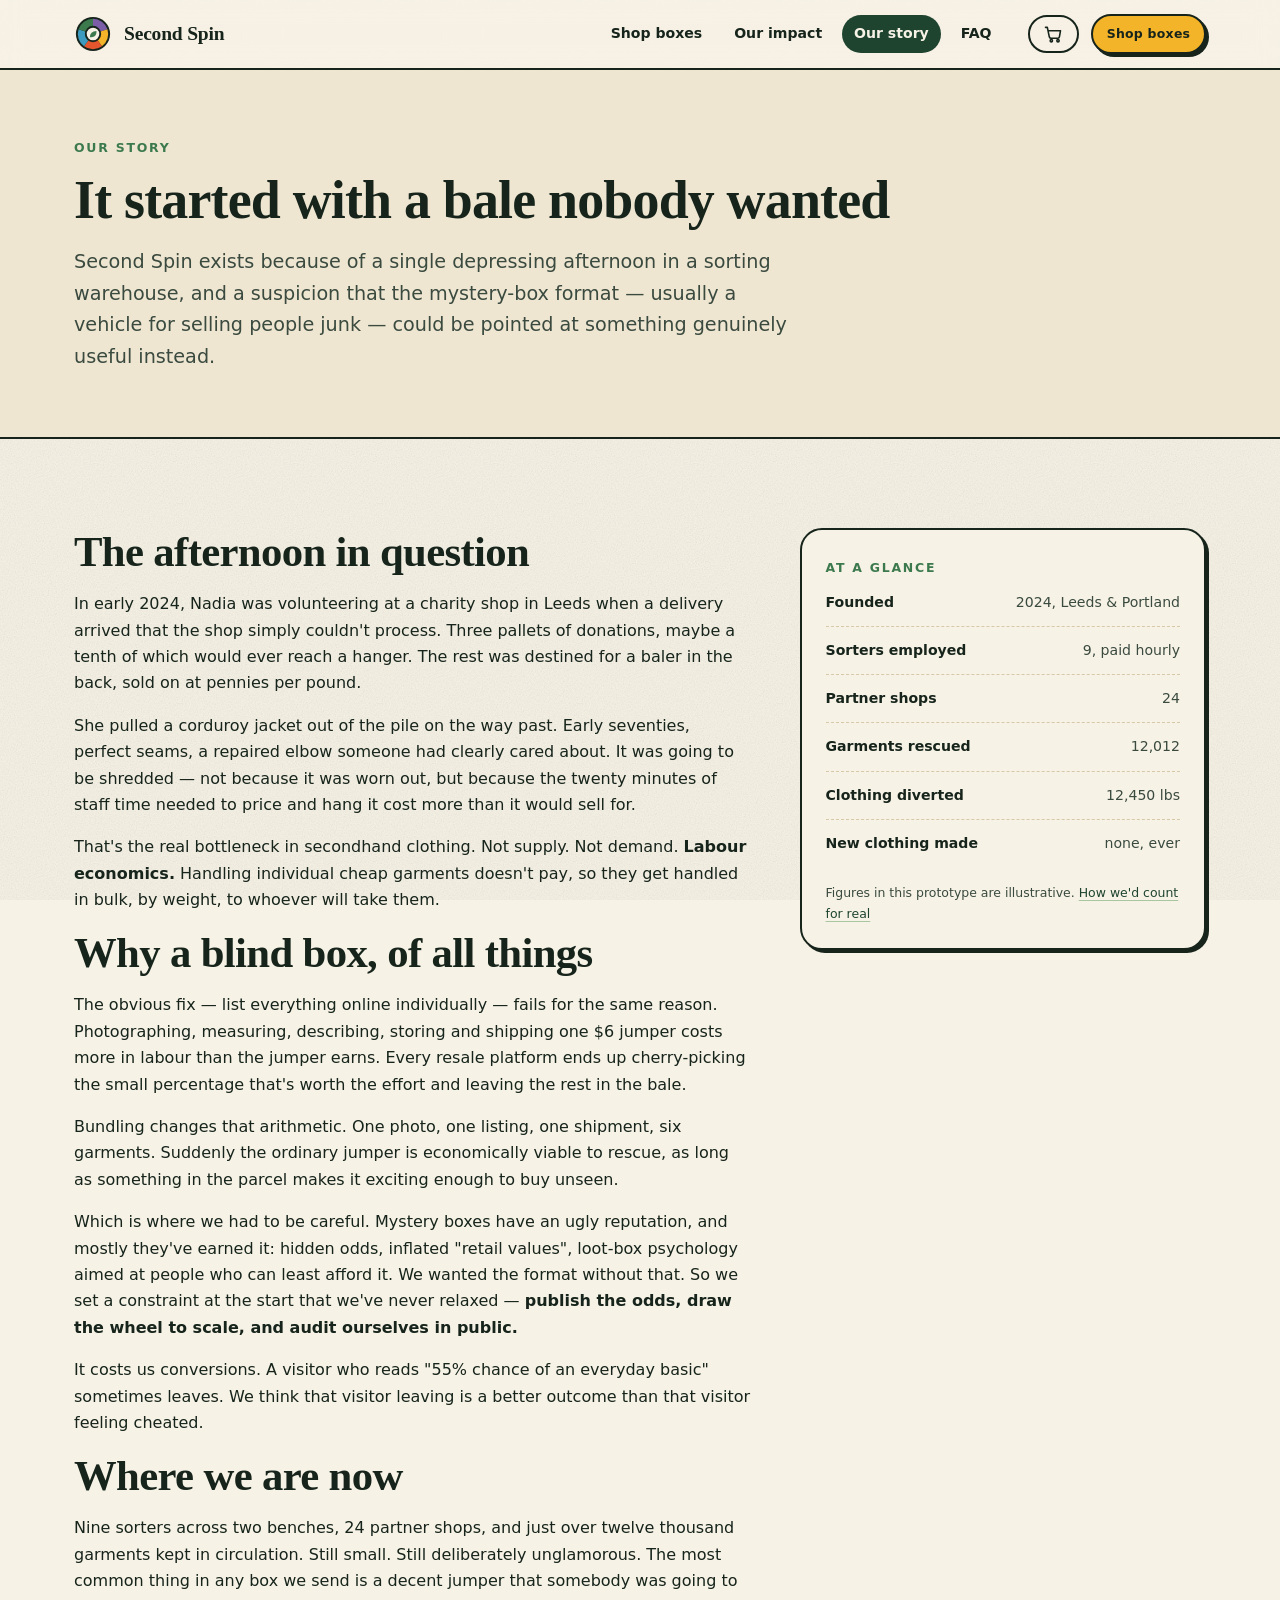
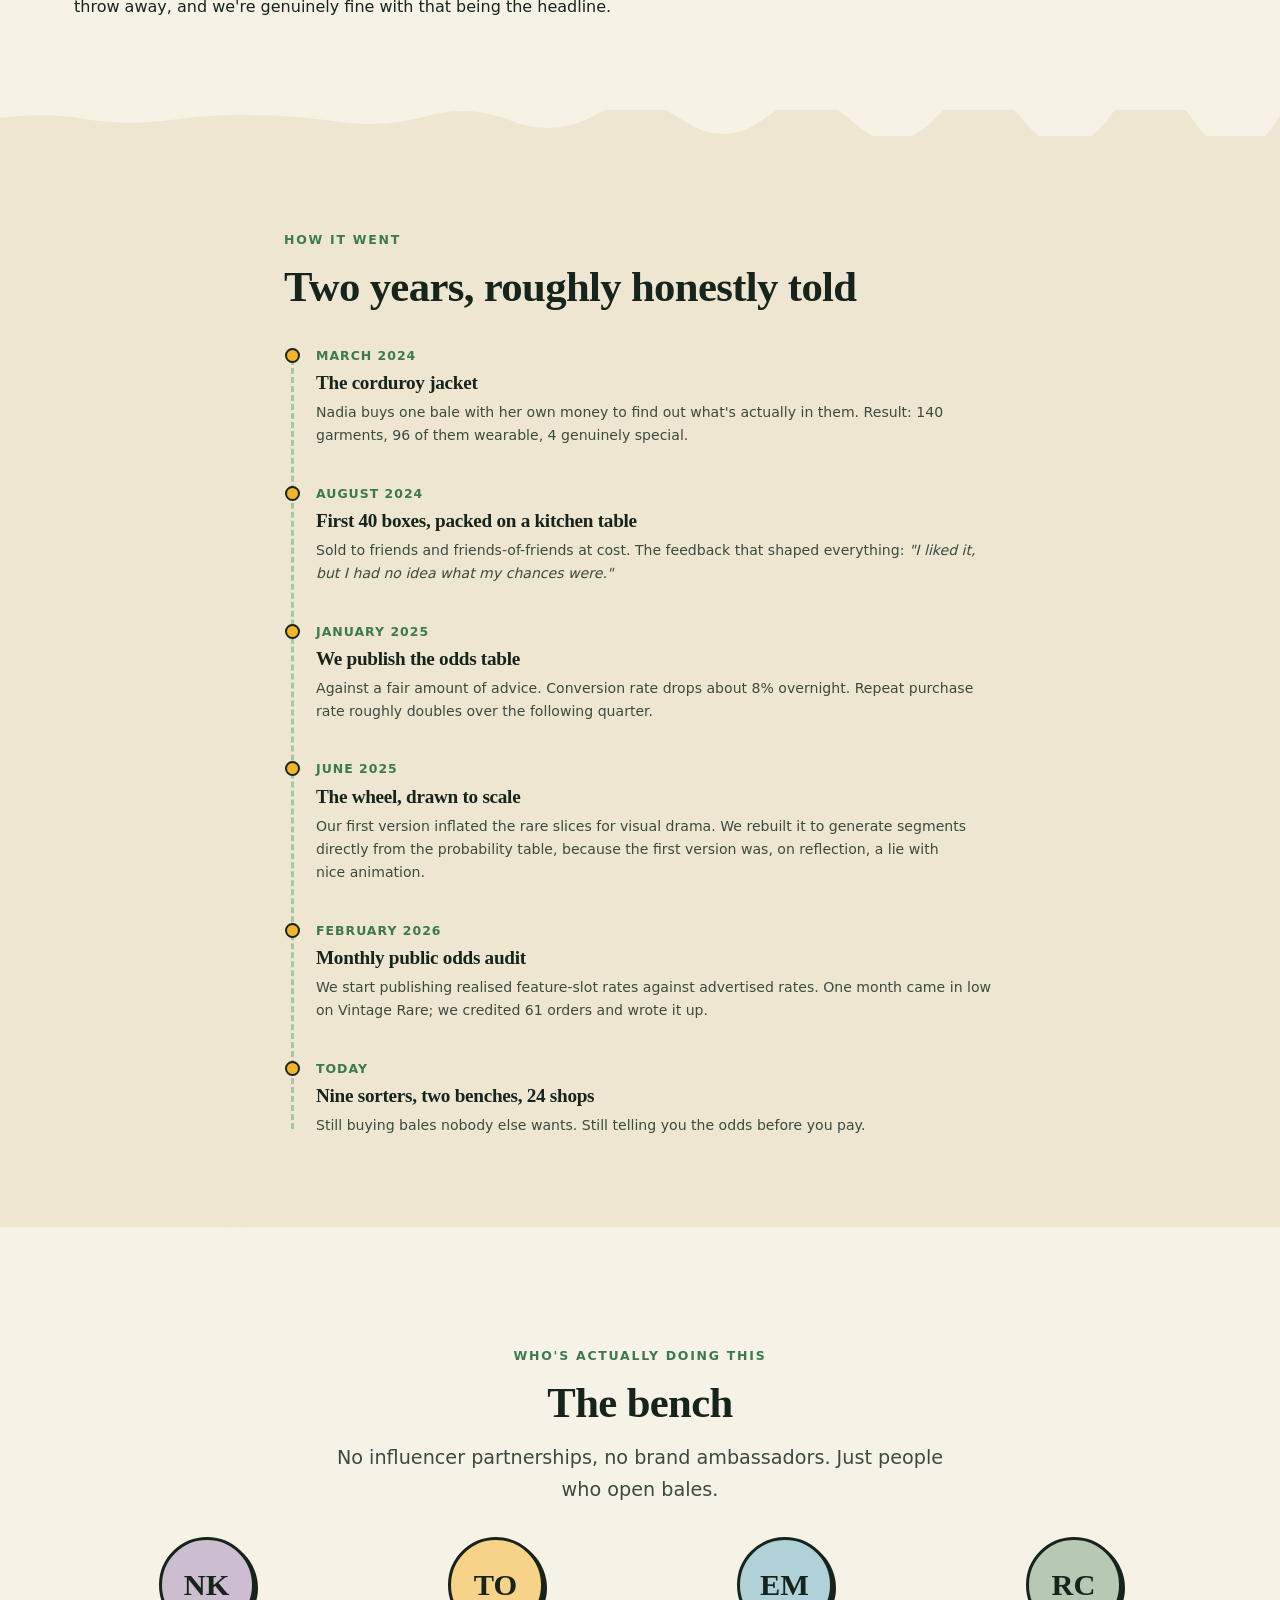
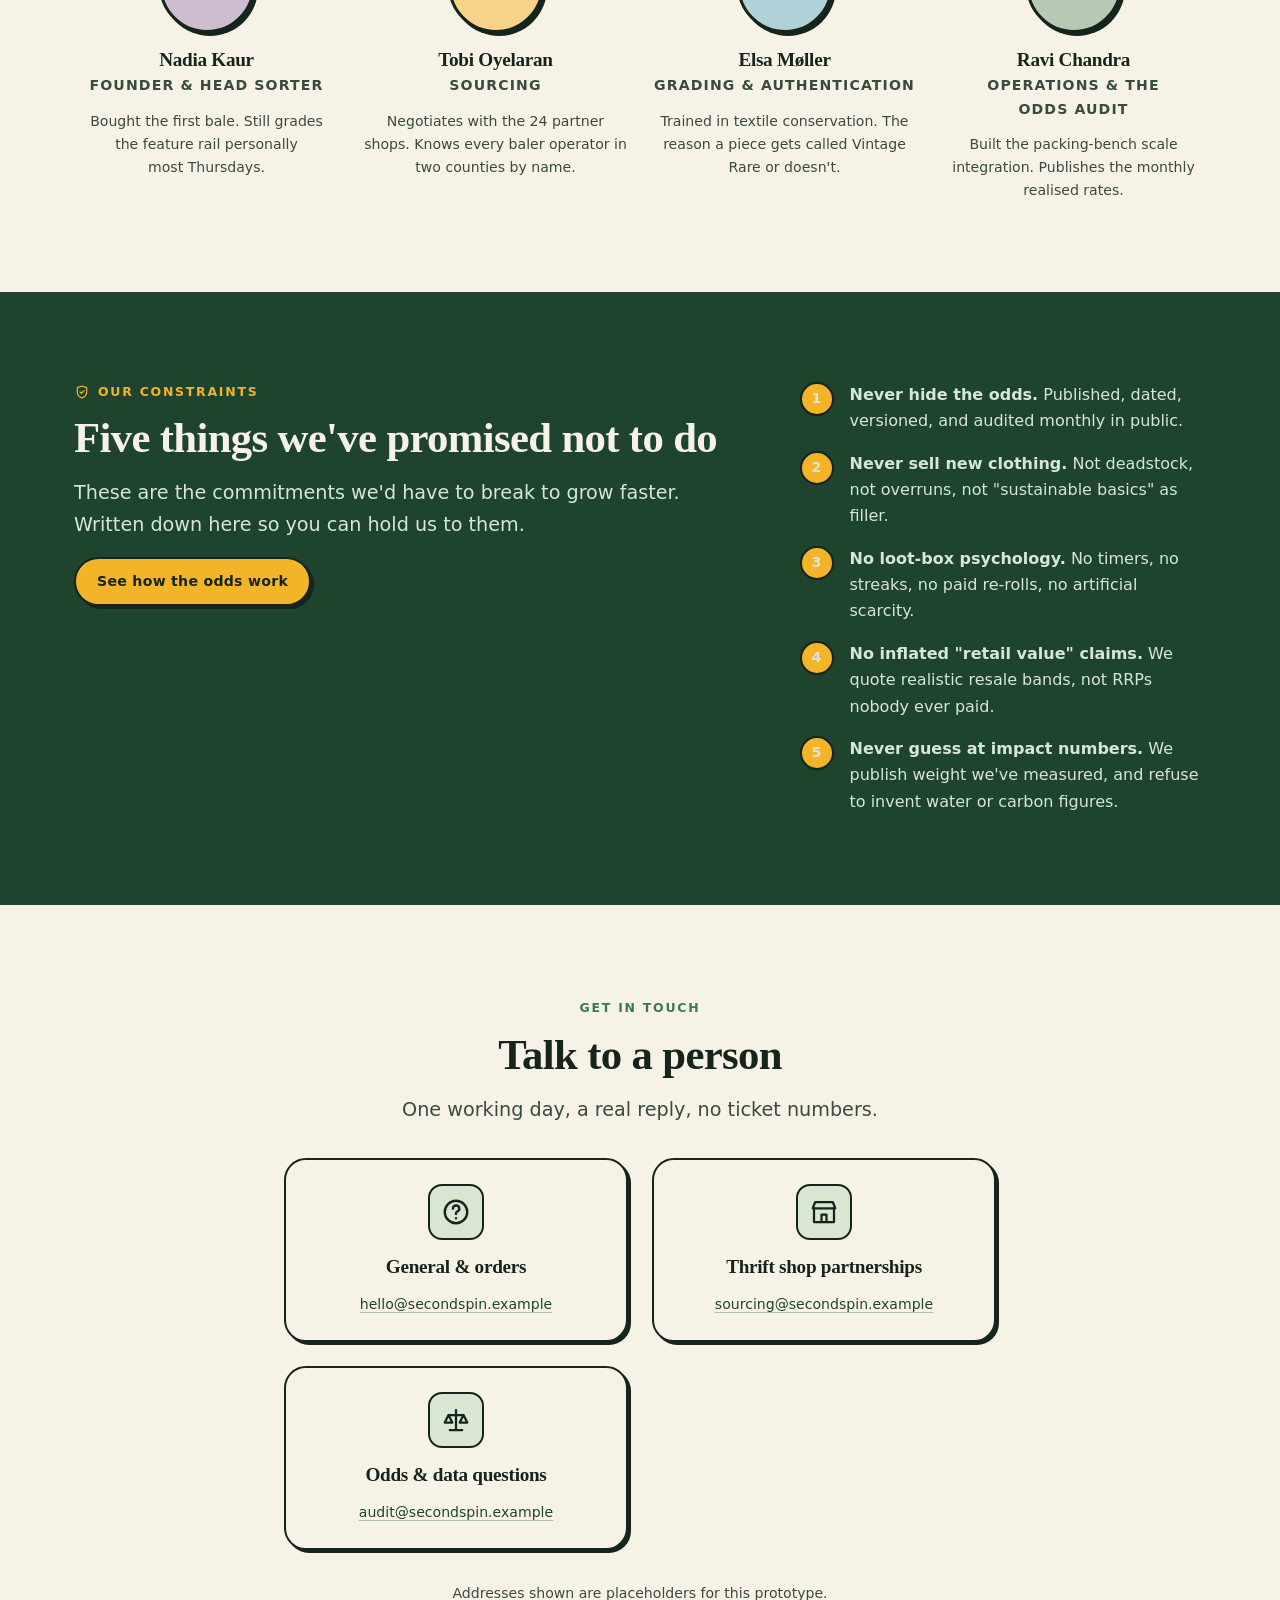
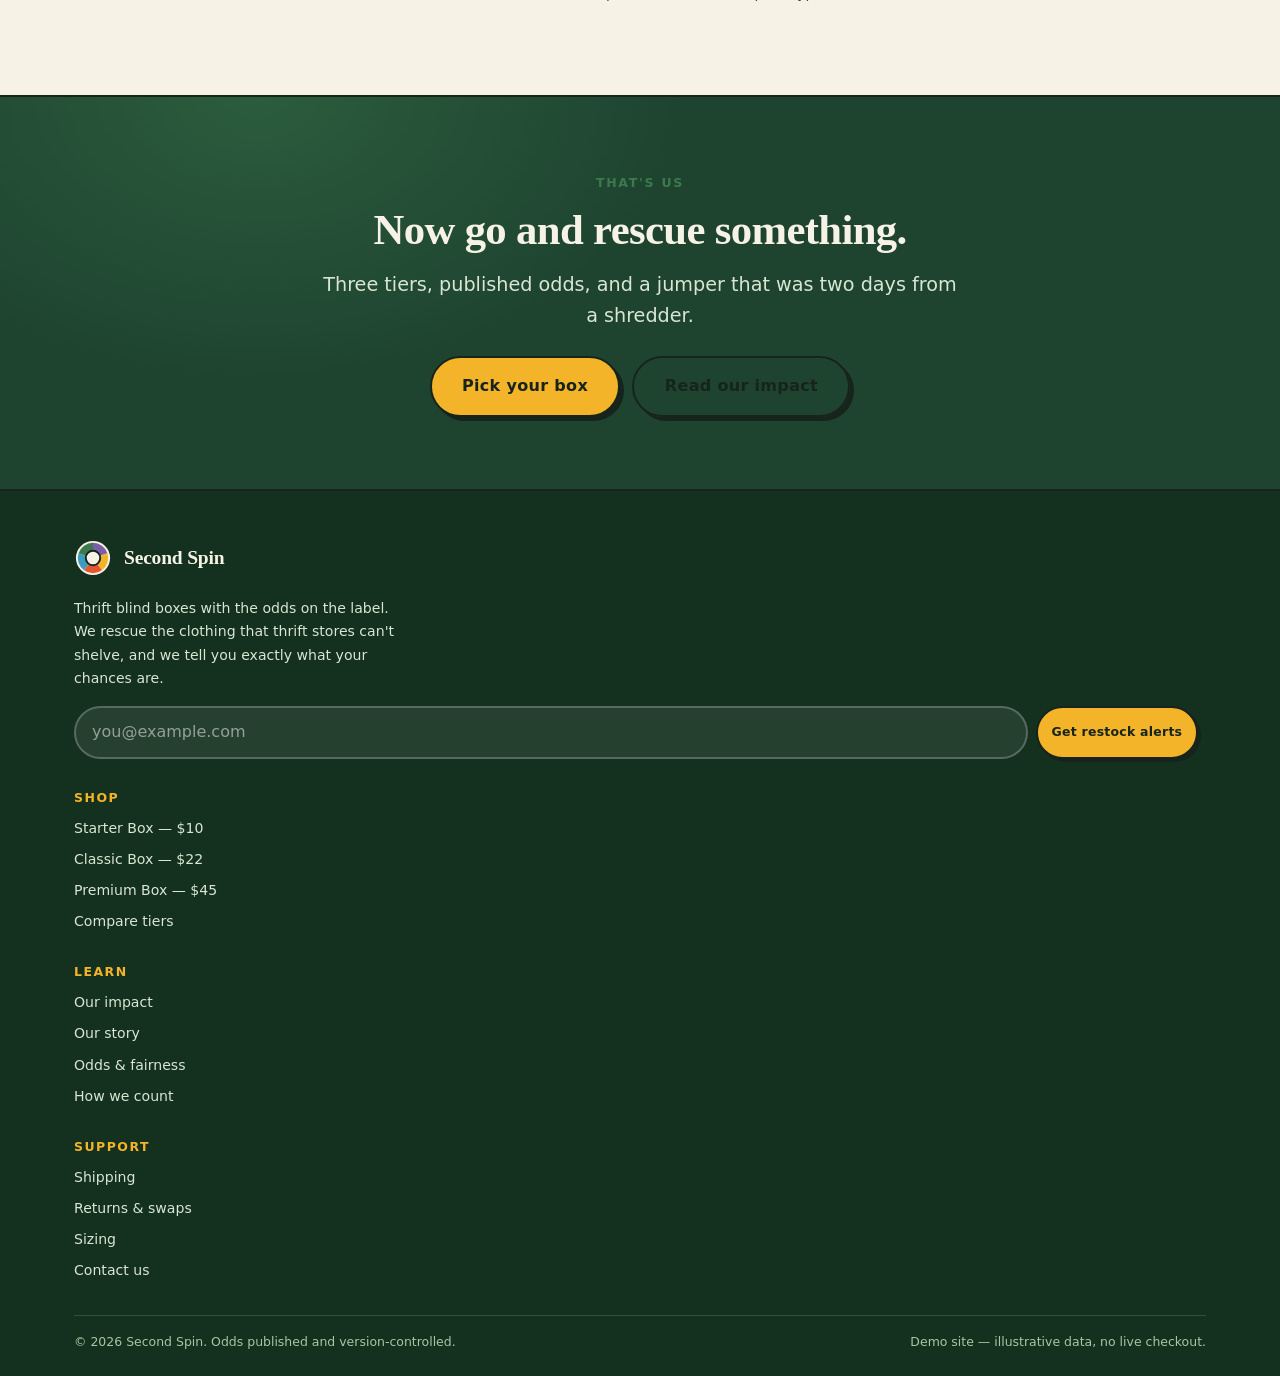
==== about.html @ a97e054f "feat: thrift blind box storefront with odds-transparent reveal wheel Six-page static site for a seco" ====
<!DOCTYPE html>
<html lang="en">
<head>
<meta charset="utf-8">
<meta name="viewport" content="width=device-width, initial-scale=1">
<title>Our story — why we publish the odds | Second Spin</title>
<meta name="description" content="Second Spin started with one bale of clothing nobody wanted. How we got here and the five things we have promised not to do.">
<meta name="theme-color" content="#1e4430">
<link rel="icon" href="data:image/svg+xml,%3Csvg xmlns='http://www.w3.org/2000/svg' viewBox='0 0 40 40'%3E%3Ccircle cx='20' cy='20' r='19' fill='%231e4430'/%3E%3Cpath d='M20 20 L20 5 A15 15 0 0 1 34.3 15.4 Z' fill='%23f4b429'/%3E%3Cpath d='M20 20 L34.3 15.4 A15 15 0 0 1 20 35 Z' fill='%23e4572e'/%3E%3Cpath d='M20 20 L20 35 A15 15 0 0 1 5.7 15.4 Z' fill='%233e9bc0'/%3E%3C/svg%3E">
<link rel="stylesheet" href="assets/css/styles.css">
<link rel="stylesheet" href="assets/css/pages.css">
</head>
<body>

<a class="skip-link" href="#main">Skip to content</a>

<!-- ============================ HEADER ============================ -->
<header class="site-header">
  <div class="container site-header__inner">
    <a class="brand" href="index.html">
      <svg class="brand__mark" viewBox="0 0 40 40" aria-hidden="true">
        <circle cx="20" cy="20" r="18" fill="#16241b"/>
        <path d="M20 20 L20 4 A16 16 0 0 1 35.2 15.1 Z" fill="#7b5ea7"/>
        <path d="M20 20 L35.2 15.1 A16 16 0 0 1 29.4 32.9 Z" fill="#f4b429"/>
        <path d="M20 20 L29.4 32.9 A16 16 0 0 1 10.6 32.9 Z" fill="#e4572e"/>
        <path d="M20 20 L10.6 32.9 A16 16 0 0 1 4.8 15.1 Z" fill="#3e9bc0"/>
        <path d="M20 20 L4.8 15.1 A16 16 0 0 1 20 4 Z" fill="#3c7a4e"/>
        <circle cx="20" cy="20" r="7.6" fill="#f7f2e6" stroke="#16241b" stroke-width="2"/>
        <path d="M16.8 23c0-3.3 2.2-5.7 6.8-6.1.4 4.5-2.1 6.5-5.3 6.5h-1.5z" fill="#3c7a4e"/>
      </svg>
      <span>Second Spin</span>
    </a>

    <nav class="nav" id="site-nav" data-nav aria-label="Main">
      <ul class="nav__list">
        <li><a class="nav__link" href="shop.html">Shop boxes</a></li>
        <li><a class="nav__link" href="impact.html">Our impact</a></li>
        <li><a class="nav__link" href="about.html" aria-current="page">Our story</a></li>
        <li><a class="nav__link" href="faq.html">FAQ</a></li>
      </ul>
    </nav>

    <div class="header-actions">
      <button class="btn btn--ghost btn--sm cart-btn" type="button" data-cart-open aria-label="Open your box bag">
        <span data-icon="cart" style="width:20px;display:block"></span>
        <span class="cart-btn__count" data-cart-count>0</span>
      </button>
      <a class="btn btn--sun btn--sm header-cta" href="shop.html">Shop boxes</a>
      <button class="btn btn--ghost btn--sm nav-toggle" type="button" data-nav-toggle
              aria-expanded="false" aria-controls="site-nav" aria-label="Toggle menu"></button>
    </div>
  </div>
</header>

<main id="main">

  <!-- ============================ PAGE HEAD ============================ -->
  <section class="page-head">
    <div class="container">
      <p class="eyebrow">Our story</p>
      <h1>It started with a bale nobody wanted</h1>
      <p class="lead">
        Second Spin exists because of a single depressing afternoon in a sorting warehouse, and a
        suspicion that the mystery-box format &mdash; usually a vehicle for selling people junk
        &mdash; could be pointed at something genuinely useful instead.
      </p>
    </div>
  </section>

  <!-- ============================== STORY ============================== -->
  <section class="section">
    <div class="container split">
      <div class="prose">
        <h2>The afternoon in question</h2>
        <p>
          In early 2024, Nadia was volunteering at a charity shop in Leeds when a delivery arrived
          that the shop simply couldn't process. Three pallets of donations, maybe a tenth of which
          would ever reach a hanger. The rest was destined for a baler in the back, sold on at
          pennies per pound.
        </p>
        <p>
          She pulled a corduroy jacket out of the pile on the way past. Early seventies, perfect
          seams, a repaired elbow someone had clearly cared about. It was going to be shredded
          &mdash; not because it was worn out, but because the twenty minutes of staff time needed
          to price and hang it cost more than it would sell for.
        </p>
        <p>
          That's the real bottleneck in secondhand clothing. Not supply. Not demand. <b>Labour
          economics.</b> Handling individual cheap garments doesn't pay, so they get handled in
          bulk, by weight, to whoever will take them.
        </p>

        <h2>Why a blind box, of all things</h2>
        <p>
          The obvious fix &mdash; list everything online individually &mdash; fails for the same
          reason. Photographing, measuring, describing, storing and shipping one $6 jumper costs
          more in labour than the jumper earns. Every resale platform ends up cherry-picking the
          small percentage that's worth the effort and leaving the rest in the bale.
        </p>
        <p>
          Bundling changes that arithmetic. One photo, one listing, one shipment, six garments.
          Suddenly the ordinary jumper is economically viable to rescue, as long as something in
          the parcel makes it exciting enough to buy unseen.
        </p>
        <p>
          Which is where we had to be careful. Mystery boxes have an ugly reputation, and mostly
          they've earned it: hidden odds, inflated "retail values", loot-box psychology aimed at
          people who can least afford it. We wanted the format without that. So we set a
          constraint at the start that we've never relaxed &mdash; <b>publish the odds, draw the
          wheel to scale, and audit ourselves in public.</b>
        </p>
        <p>
          It costs us conversions. A visitor who reads "55% chance of an everyday basic" sometimes
          leaves. We think that visitor leaving is a better outcome than that visitor feeling
          cheated.
        </p>

        <h2>Where we are now</h2>
        <p>
          Nine sorters across two benches, 24 partner shops, and just over twelve thousand garments
          kept in circulation. Still small. Still deliberately unglamorous. The most common thing in
          any box we send is a decent jumper that somebody was going to throw away, and we're
          genuinely fine with that being the headline.
        </p>
      </div>

      <aside class="stack">
        <div class="card aside-card">
          <p class="eyebrow">At a glance</p>
          <ul class="spec-list">
            <li><span><b>Founded</b></span><span>2024, Leeds &amp; Portland</span></li>
            <li><span><b>Sorters employed</b></span><span>9, paid hourly</span></li>
            <li><span><b>Partner shops</b></span><span>24</span></li>
            <li><span><b>Garments rescued</b></span><span><span data-count-to="12012">12,012</span></span></li>
            <li><span><b>Clothing diverted</b></span><span><span data-count-to="12450">12,450</span> lbs</span></li>
            <li style="border:0"><span><b>New clothing made</b></span><span>none, ever</span></li>
          </ul>
          <p class="muted" style="margin-top:var(--sp-4);font-size:var(--t-xs)">
            Figures in this prototype are illustrative.
            <a href="impact.html#receipts">How we'd count for real</a>
          </p>
        </div>
      </aside>
    </div>
  </section>

  <div class="edge-torn" style="background:var(--paper-2)"></div>

  <!-- ============================ TIMELINE ============================ -->
  <section class="section section--paper2" aria-labelledby="timeline-title">
    <div class="container container--narrow">
      <div class="section-head">
        <p class="eyebrow">How it went</p>
        <h2 id="timeline-title">Two years, roughly honestly told</h2>
      </div>

      <ol class="timeline">
        <li class="reveal">
          <time>March 2024</time>
          <h3>The corduroy jacket</h3>
          <p>
            Nadia buys one bale with her own money to find out what's actually in them. Result:
            140 garments, 96 of them wearable, 4 genuinely special.
          </p>
        </li>
        <li class="reveal">
          <time>August 2024</time>
          <h3>First 40 boxes, packed on a kitchen table</h3>
          <p>
            Sold to friends and friends-of-friends at cost. The feedback that shaped everything:
            <em>"I liked it, but I had no idea what my chances were."</em>
          </p>
        </li>
        <li class="reveal">
          <time>January 2025</time>
          <h3>We publish the odds table</h3>
          <p>
            Against a fair amount of advice. Conversion rate drops about 8% overnight. Repeat
            purchase rate roughly doubles over the following quarter.
          </p>
        </li>
        <li class="reveal">
          <time>June 2025</time>
          <h3>The wheel, drawn to scale</h3>
          <p>
            Our first version inflated the rare slices for visual drama. We rebuilt it to generate
            segments directly from the probability table, because the first version was, on
            reflection, a lie with nice animation.
          </p>
        </li>
        <li class="reveal">
          <time>February 2026</time>
          <h3>Monthly public odds audit</h3>
          <p>
            We start publishing realised feature-slot rates against advertised rates. One month
            came in low on Vintage Rare; we credited 61 orders and wrote it up.
          </p>
        </li>
        <li class="reveal">
          <time>Today</time>
          <h3>Nine sorters, two benches, 24 shops</h3>
          <p>
            Still buying bales nobody else wants. Still telling you the odds before you pay.
          </p>
        </li>
      </ol>
    </div>
  </section>

  <div class="edge-torn" style="background:var(--paper)"></div>

  <!-- ============================== PEOPLE ============================== -->
  <section class="section" aria-labelledby="people-title">
    <div class="container">
      <div class="section-head center">
        <p class="eyebrow">Who's actually doing this</p>
        <h2 id="people-title">The bench</h2>
        <p class="lead">No influencer partnerships, no brand ambassadors. Just people who open bales.</p>
      </div>

      <div class="grid grid--4">
        <div class="person reveal">
          <div class="person__avatar" style="background:color-mix(in srgb, var(--grape) 35%, var(--paper))">NK</div>
          <h3>Nadia Kaur</h3>
          <p class="person__role">Founder &amp; head sorter</p>
          <p>Bought the first bale. Still grades the feature rail personally most Thursdays.</p>
        </div>
        <div class="person reveal">
          <div class="person__avatar" style="background:color-mix(in srgb, var(--sun) 50%, var(--paper))">TO</div>
          <h3>Tobi Oyelaran</h3>
          <p class="person__role">Sourcing</p>
          <p>Negotiates with the 24 partner shops. Knows every baler operator in two counties by name.</p>
        </div>
        <div class="person reveal">
          <div class="person__avatar" style="background:color-mix(in srgb, var(--sky) 38%, var(--paper))">EM</div>
          <h3>Elsa Møller</h3>
          <p class="person__role">Grading &amp; authentication</p>
          <p>Trained in textile conservation. The reason a piece gets called Vintage Rare or doesn't.</p>
        </div>
        <div class="person reveal">
          <div class="person__avatar" style="background:color-mix(in srgb, var(--moss) 34%, var(--paper))">RC</div>
          <h3>Ravi Chandra</h3>
          <p class="person__role">Operations &amp; the odds audit</p>
          <p>Built the packing-bench scale integration. Publishes the monthly realised rates.</p>
        </div>
      </div>
    </div>
  </section>

  <!-- ============================== PLEDGES ============================== -->
  <section class="section section--forest" aria-labelledby="pledge-title">
    <div class="container split">
      <div>
        <p class="eyebrow"><span data-icon="shield" style="width:16px"></span> Our constraints</p>
        <h2 id="pledge-title">Five things we've promised not to do</h2>
        <p class="lead">
          These are the commitments we'd have to break to grow faster. Written down here so you
          can hold us to them.
        </p>
        <p><a class="btn btn--sun" href="faq.html#odds">See how the odds work</a></p>
      </div>

      <ul class="pledge-list">
        <li><span class="num">1</span><span><b>Never hide the odds.</b> Published, dated, versioned, and audited monthly in public.</span></li>
        <li><span class="num">2</span><span><b>Never sell new clothing.</b> Not deadstock, not overruns, not "sustainable basics" as filler.</span></li>
        <li><span class="num">3</span><span><b>No loot-box psychology.</b> No timers, no streaks, no paid re-rolls, no artificial scarcity.</span></li>
        <li><span class="num">4</span><span><b>No inflated "retail value" claims.</b> We quote realistic resale bands, not RRPs nobody ever paid.</span></li>
        <li><span class="num">5</span><span><b>Never guess at impact numbers.</b> We publish weight we've measured, and refuse to invent water or carbon figures.</span></li>
      </ul>
    </div>
  </section>

  <!-- ============================== CONTACT ============================== -->
  <section class="section" id="contact" aria-labelledby="contact-title">
    <div class="container container--narrow">
      <div class="section-head center">
        <p class="eyebrow">Get in touch</p>
        <h2 id="contact-title">Talk to a person</h2>
        <p class="lead">One working day, a real reply, no ticket numbers.</p>
      </div>

      <div class="grid grid--3">
        <div class="card center">
          <div class="card__icon" style="margin-inline:auto" data-icon="question"></div>
          <h3 style="font-size:var(--t-md)">General &amp; orders</h3>
          <p class="muted"><a href="mailto:hello@secondspin.example">hello@secondspin.example</a></p>
        </div>
        <div class="card center">
          <div class="card__icon" style="margin-inline:auto" data-icon="store"></div>
          <h3 style="font-size:var(--t-md)">Thrift shop partnerships</h3>
          <p class="muted"><a href="mailto:sourcing@secondspin.example">sourcing@secondspin.example</a></p>
        </div>
        <div class="card center">
          <div class="card__icon" style="margin-inline:auto" data-icon="scale"></div>
          <h3 style="font-size:var(--t-md)">Odds &amp; data questions</h3>
          <p class="muted"><a href="mailto:audit@secondspin.example">audit@secondspin.example</a></p>
        </div>
      </div>

      <p class="muted center" style="margin-top:var(--sp-6)">
        Addresses shown are placeholders for this prototype.
      </p>
    </div>
  </section>

  <!-- ============================= CTA BAND ============================= -->
  <section class="cta-band">
    <div class="container container--narrow">
      <p class="eyebrow">That's us</p>
      <h2>Now go and rescue something.</h2>
      <p class="lead">Three tiers, published odds, and a jumper that was two days from a shredder.</p>
      <div class="cluster">
        <a class="btn btn--lg btn--sun" href="shop.html">Pick your box</a>
        <a class="btn btn--lg btn--ghost" href="impact.html">Read our impact</a>
      </div>
    </div>
  </section>

</main>

<!-- ============================== FOOTER ============================== -->
<footer class="site-footer">
  <div class="container">
    <div class="footer-grid">
      <div>
        <a class="brand" href="index.html">
          <svg class="brand__mark" viewBox="0 0 40 40" aria-hidden="true">
            <circle cx="20" cy="20" r="18" fill="#f7f2e6"/>
            <path d="M20 20 L20 4 A16 16 0 0 1 35.2 15.1 Z" fill="#7b5ea7"/>
            <path d="M20 20 L35.2 15.1 A16 16 0 0 1 29.4 32.9 Z" fill="#f4b429"/>
            <path d="M20 20 L29.4 32.9 A16 16 0 0 1 10.6 32.9 Z" fill="#e4572e"/>
            <path d="M20 20 L10.6 32.9 A16 16 0 0 1 4.8 15.1 Z" fill="#3e9bc0"/>
            <path d="M20 20 L4.8 15.1 A16 16 0 0 1 20 4 Z" fill="#3c7a4e"/>
            <circle cx="20" cy="20" r="7.6" fill="#f7f2e6" stroke="#16241b" stroke-width="2"/>
          </svg>
          <span>Second Spin</span>
        </a>
        <p class="footer-tagline">
          Thrift blind boxes with the odds on the label. We rescue the clothing that thrift
          stores can't shelve, and we tell you exactly what your chances are.
        </p>
        <form class="newsletter" data-newsletter novalidate>
          <label class="visually-hidden" for="nl-email">Email address</label>
          <input id="nl-email" type="email" placeholder="you@example.com" autocomplete="email" required>
          <button class="btn btn--sun btn--sm" type="submit">Get restock alerts</button>
          <p class="form-msg" data-form-msg role="status"></p>
        </form>
      </div>

      <div>
        <h4>Shop</h4>
        <ul class="footer-list">
          <li><a href="box.html?tier=starter">Starter Box &mdash; $10</a></li>
          <li><a href="box.html?tier=classic">Classic Box &mdash; $22</a></li>
          <li><a href="box.html?tier=premium">Premium Box &mdash; $45</a></li>
          <li><a href="shop.html">Compare tiers</a></li>
        </ul>
      </div>

      <div>
        <h4>Learn</h4>
        <ul class="footer-list">
          <li><a href="impact.html">Our impact</a></li>
          <li><a href="about.html">Our story</a></li>
          <li><a href="faq.html#odds">Odds &amp; fairness</a></li>
          <li><a href="impact.html#receipts">How we count</a></li>
        </ul>
      </div>

      <div>
        <h4>Support</h4>
        <ul class="footer-list">
          <li><a href="faq.html#shipping">Shipping</a></li>
          <li><a href="faq.html#returns">Returns &amp; swaps</a></li>
          <li><a href="faq.html#sizing">Sizing</a></li>
          <li><a href="about.html#contact">Contact us</a></li>
        </ul>
      </div>
    </div>

    <div class="footer-bottom">
      <p style="margin:0">&copy; <span data-year>2026</span> Second Spin. Odds published and version-controlled.</p>
      <p style="margin:0">Demo site &mdash; illustrative data, no live checkout.</p>
    </div>
  </div>
</footer>

<!-- ============================ CART DRAWER ============================ -->
<div class="drawer" data-cart-drawer role="dialog" aria-modal="true" aria-label="Your box bag">
  <div class="drawer__scrim" data-cart-scrim></div>
  <div class="drawer__panel">
    <div class="drawer__head">
      <h3 style="margin:0;font-size:var(--t-md)">Your box bag</h3>
      <button class="modal__close" type="button" data-cart-close aria-label="Close bag" data-icon="close"></button>
    </div>
    <div class="drawer__body" data-cart-body></div>
    <div class="drawer__foot" data-cart-foot hidden>
      <div class="cart-total">
        <span>Clothing rescued <b data-cart-lbs>0 lbs</b></span>
        <strong data-cart-total>$0</strong>
      </div>
      <button class="btn btn--berry btn--block" type="button" data-checkout>Checkout</button>
      <p class="form-msg" data-checkout-msg role="status"></p>
    </div>
  </div>
</div>

<script src="assets/js/site-data.js"></script>
<script src="assets/js/app.js"></script>
<script src="assets/js/wheel.js"></script>
</body>
</html>
---- assets/css/styles.css ----
/* ==========================================================================
   Second Spin — Design System
   Earthy foundation (recycled paper, forest, moss) + playful arcade accents.
   Zero dependencies. All textures are inline SVG. Fonts are system stacks.
   ========================================================================== */

/* --------------------------------------------------------------------------
   1. Tokens
   -------------------------------------------------------------------------- */
:root {
  /* Earthy core */
  --ink:        #16241b;
  --ink-soft:   #3a4a3f;
  --forest:     #1e4430;
  --forest-dk:  #14301f;
  --moss:       #3c7a4e;
  --sage:       #a9c6a2;
  --sage-soft:  #d8e6d2;

  /* Recycled paper neutrals */
  --paper:      #f7f2e6;
  --paper-2:    #efe6d2;
  --paper-3:    #e4d8bf;
  --paper-line: #d6c8a8;

  /* Playful accents */
  --sun:        #f4b429;
  --berry:      #e4572e;
  --clay:       #c9713f;
  --grape:      #7b5ea7;
  --sky:        #3e9bc0;

  /* Rarity ramp — single source of truth, mirrored in site-data.js */
  --r-rare:     var(--grape);
  --r-designer: var(--sun);
  --r-statement:var(--berry);
  --r-seasonal: var(--sky);
  --r-everyday: var(--moss);

  /* Type */
  /* Display stack resolves to a warm serif on macOS/Windows and falls back to
     a serif on Linux rather than dropping to sans. */
  --font-display: "Iowan Old Style", "Palatino Linotype", Palatino, "Book Antiqua",
                  Georgia, "Liberation Serif", "DejaVu Serif", serif;
  --font-body: ui-sans-serif, system-ui, -apple-system, "Segoe UI", Roboto,
               "Helvetica Neue", Arial, sans-serif;

  /* Fluid type scale */
  --t-xs:   0.78rem;
  --t-sm:   0.88rem;
  --t-base: 1rem;
  --t-md:   clamp(1.05rem, 0.3vw + 1rem, 1.2rem);
  --t-lg:   clamp(1.3rem,  0.7vw + 1.1rem, 1.6rem);
  --t-xl:   clamp(1.6rem,  1.2vw + 1.15rem, 2.2rem);
  --t-2xl:  clamp(1.85rem, 1.9vw + 1.15rem, 2.75rem);
  --t-3xl:  clamp(2.2rem,  2.9vw + 1.05rem, 3.7rem);

  /* Space */
  --sp-1: 0.25rem; --sp-2: 0.5rem;  --sp-3: 0.75rem; --sp-4: 1rem;
  --sp-5: 1.5rem;  --sp-6: 2rem;    --sp-7: 3rem;    --sp-8: 4rem;
  --sp-9: 6rem;

  /* Shape */
  --r-sm: 8px; --r-md: 14px; --r-lg: 22px; --r-xl: 32px; --r-pill: 999px;

  /* Elevation */
  --sh-sm: 0 1px 2px rgba(22, 36, 27, 0.08), 0 2px 8px rgba(22, 36, 27, 0.06);
  --sh-md: 0 2px 4px rgba(22, 36, 27, 0.07), 0 10px 24px rgba(22, 36, 27, 0.09);
  --sh-lg: 0 4px 8px rgba(22, 36, 27, 0.08), 0 24px 48px rgba(22, 36, 27, 0.14);
  --sticker: 4px 4px 0 var(--ink);
  --sticker-sm: 3px 3px 0 var(--ink);

  /* Motion — the "bouncy" personality lives here */
  --ease-bounce: cubic-bezier(0.34, 1.56, 0.64, 1);
  --ease-out:    cubic-bezier(0.16, 1, 0.3, 1);
  --ease-in-out: cubic-bezier(0.65, 0, 0.35, 1);
  --dur-fast: 140ms;
  --dur:      260ms;
  --dur-slow: 520ms;

  --wrap: 1180px;
  --wrap-narrow: 760px;
}

/* --------------------------------------------------------------------------
   2. Reset & base
   -------------------------------------------------------------------------- */
*, *::before, *::after { box-sizing: border-box; }

html { -webkit-text-size-adjust: 100%; scroll-behavior: smooth; }

body {
  margin: 0;
  font-family: var(--font-body);
  font-size: var(--t-base);
  line-height: 1.65;
  color: var(--ink);
  background-color: var(--paper);
  -webkit-font-smoothing: antialiased;
  overflow-x: hidden;
}

/* Recycled-paper grain, applied once over the whole page. */
body::before {
  content: "";
  position: fixed;
  inset: 0;
  z-index: 0;
  pointer-events: none;
  opacity: 0.4;
  mix-blend-mode: multiply;
  background-image: url("data:image/svg+xml,%3Csvg xmlns='http://www.w3.org/2000/svg' width='200' height='200'%3E%3Cfilter id='g'%3E%3CfeTurbulence type='fractalNoise' baseFrequency='0.85' numOctaves='4' stitchTiles='stitch'/%3E%3CfeColorMatrix type='saturate' values='0'/%3E%3C/filter%3E%3Crect width='200' height='200' filter='url(%23g)' opacity='0.5'/%3E%3C/svg%3E");
}
body > * { position: relative; z-index: 1; }

img, svg, canvas { display: block; max-width: 100%; }
button, input, textarea, select { font: inherit; color: inherit; }

h1, h2, h3, h4 {
  font-family: var(--font-display);
  font-weight: 700;
  line-height: 1.1;
  letter-spacing: -0.015em;
  margin: 0 0 var(--sp-4);
  text-wrap: balance;
}
h1 { font-size: var(--t-3xl); }
h2 { font-size: var(--t-2xl); }
h3 { font-size: var(--t-lg); }
h4 { font-size: var(--t-md); }
p  { margin: 0 0 var(--sp-4); text-wrap: pretty; }
p:last-child { margin-bottom: 0; }

a { color: var(--forest); text-decoration-color: var(--sage); text-underline-offset: 3px; }
a:hover { color: var(--moss); }

:focus-visible {
  outline: 3px solid var(--sky);
  outline-offset: 3px;
  border-radius: var(--r-sm);
}

.skip-link {
  position: absolute; left: var(--sp-4); top: -100px;
  z-index: 200; padding: var(--sp-3) var(--sp-4);
  background: var(--forest); color: var(--paper);
  border-radius: var(--r-md); font-weight: 700;
  transition: top var(--dur) var(--ease-bounce);
}
.skip-link:focus { top: var(--sp-4); color: var(--paper); }

.visually-hidden {
  position: absolute !important; width: 1px; height: 1px;
  margin: -1px; padding: 0; overflow: hidden;
  clip: rect(0 0 0 0); clip-path: inset(50%); white-space: nowrap;
}

/* --------------------------------------------------------------------------
   3. Layout
   -------------------------------------------------------------------------- */
.container { width: 100%; max-width: var(--wrap); margin-inline: auto; padding-inline: var(--sp-5); }
.container--narrow { max-width: var(--wrap-narrow); }

.section { padding-block: clamp(3rem, 7vw, 6rem); }
.section--tight { padding-block: clamp(2rem, 4vw, 3.5rem); }
.section--forest { background: var(--forest); color: var(--sage-soft); }
.section--forest h2, .section--forest h3 { color: var(--paper); }
.section--paper2 { background: var(--paper-2); }

.grid { display: grid; gap: var(--sp-5); }
.grid--2 { grid-template-columns: repeat(auto-fit, minmax(280px, 1fr)); }
.grid--3 { grid-template-columns: repeat(auto-fit, minmax(260px, 1fr)); }
.grid--4 { grid-template-columns: repeat(auto-fit, minmax(210px, 1fr)); }

.stack > * + * { margin-top: var(--sp-4); }
.cluster { display: flex; flex-wrap: wrap; gap: var(--sp-3); align-items: center; }
.center { text-align: center; }
.section-head { max-width: 62ch; margin-bottom: var(--sp-6); }
.section-head.center { margin-inline: auto; }

/* Torn-paper edge divider between bands */
.edge-torn {
  height: 26px;
  background: inherit;
  -webkit-mask-image: url("data:image/svg+xml,%3Csvg xmlns='http://www.w3.org/2000/svg' width='1200' height='26' preserveAspectRatio='none'%3E%3Cpath d='M0 26 L0 8 Q 40 2 80 9 T 160 10 T 240 5 T 320 12 T 400 6 T 480 11 T 560 4 T 640 10 T 720 6 T 800 12 T 880 5 T 960 11 T 1040 7 T 1120 12 T 1200 6 L1200 26 Z' fill='%23000'/%3E%3C/svg%3E");
  mask-image: url("data:image/svg+xml,%3Csvg xmlns='http://www.w3.org/2000/svg' width='1200' height='26' preserveAspectRatio='none'%3E%3Cpath d='M0 26 L0 8 Q 40 2 80 9 T 160 10 T 240 5 T 320 12 T 400 6 T 480 11 T 560 4 T 640 10 T 720 6 T 800 12 T 880 5 T 960 11 T 1040 7 T 1120 12 T 1200 6 L1200 26 Z' fill='%23000'/%3E%3C/svg%3E");
  -webkit-mask-size: 100% 100%; mask-size: 100% 100%;
}

/* --------------------------------------------------------------------------
   4. Typographic helpers
   -------------------------------------------------------------------------- */
.eyebrow {
  display: inline-flex; align-items: center; gap: var(--sp-2);
  font-family: var(--font-body);
  font-size: var(--t-xs); font-weight: 800;
  letter-spacing: 0.14em; text-transform: uppercase;
  color: var(--moss); margin-bottom: var(--sp-3);
}
.section--forest .eyebrow { color: var(--sun); }
.lead { font-size: var(--t-md); color: var(--ink-soft); }
.section--forest .lead { color: var(--sage-soft); }
.muted { color: var(--ink-soft); font-size: var(--t-sm); }
.section--forest .muted { color: var(--sage); }

/* Hand-drawn highlighter stroke under a key phrase.
   Painted as the element's own background so it sits behind the glyphs
   without needing a negative z-index (which would slide it behind the
   section background entirely). */
.squiggle {
  white-space: nowrap;
  background-image: url("data:image/svg+xml,%3Csvg xmlns='http://www.w3.org/2000/svg' viewBox='0 0 200 14' preserveAspectRatio='none'%3E%3Cpath d='M2 9 Q 30 2 58 8 T 116 7 T 174 9 L198 5' fill='none' stroke='%23f4b429' stroke-width='5' stroke-linecap='round'/%3E%3C/svg%3E");
  background-repeat: no-repeat;
  background-position: left 0.97em;
  background-size: 100% 0.3em;
}
.highlight-sun { color: var(--sun); }
.highlight-berry { color: var(--berry); }

/* --------------------------------------------------------------------------
   5. Buttons
   -------------------------------------------------------------------------- */
.btn {
  --btn-bg: var(--forest);
  --btn-fg: var(--paper);
  display: inline-flex; align-items: center; justify-content: center;
  gap: var(--sp-2);
  padding: 0.8em 1.5em;
  font-family: var(--font-body);
  font-size: var(--t-sm); font-weight: 800;
  letter-spacing: 0.02em;
  color: var(--btn-fg); background: var(--btn-bg);
  border: 2px solid var(--ink);
  border-radius: var(--r-pill);
  box-shadow: var(--sticker-sm);
  cursor: pointer;
  text-decoration: none;
  transition: transform var(--dur) var(--ease-bounce),
              box-shadow var(--dur) var(--ease-bounce),
              background-color var(--dur-fast) linear;
}
.btn:hover { transform: translate(-2px, -2px); box-shadow: 5px 5px 0 var(--ink); color: var(--btn-fg); }
.btn:active { transform: translate(2px, 2px); box-shadow: 0 0 0 var(--ink); }
.btn[disabled] { opacity: 0.55; cursor: not-allowed; transform: none; box-shadow: var(--sticker-sm); }

.btn--sun   { --btn-bg: var(--sun);   --btn-fg: var(--ink); }
.btn--berry { --btn-bg: var(--berry); --btn-fg: #fff; }
.btn--paper { --btn-bg: var(--paper); --btn-fg: var(--ink); }
.btn--ghost {
  --btn-bg: transparent; --btn-fg: var(--ink);
  box-shadow: none;
}
.btn--ghost:hover { box-shadow: var(--sticker-sm); background: var(--paper); }
.section--forest .btn--ghost { --btn-fg: var(--paper); border-color: var(--sage); }
.section--forest .btn--ghost:hover { background: rgba(255,255,255,0.08); box-shadow: none; }
/* Icons injected into buttons carry no intrinsic size, so pin them to the
   text size rather than letting them fall back to the SVG default box. */
.btn > svg { width: 1.15em; height: 1.15em; flex: none; }
.nav-toggle > svg { width: 20px; height: 20px; }

.btn--lg { font-size: var(--t-base); padding: 0.95em 1.9em; box-shadow: var(--sticker); }
.btn--lg:hover { box-shadow: 6px 6px 0 var(--ink); }
.btn--sm { font-size: var(--t-xs); padding: 0.6em 1.1em; }
.btn--block { width: 100%; }

/* Quiet inline text button (used for "see the odds") */
.link-btn {
  background: none; border: 0; padding: 0;
  font-size: var(--t-sm); font-weight: 700;
  color: var(--forest); cursor: pointer;
  text-decoration: underline; text-decoration-style: dashed;
  text-decoration-color: var(--moss); text-underline-offset: 4px;
}
.link-btn:hover { color: var(--berry); text-decoration-color: var(--berry); }
.section--forest .link-btn { color: var(--sun); text-decoration-color: var(--sun); }

/* --------------------------------------------------------------------------
   6. Badges, pills, chips
   -------------------------------------------------------------------------- */
.pill {
  display: inline-flex; align-items: center; gap: var(--sp-2);
  padding: 0.35em 0.85em;
  font-size: var(--t-xs); font-weight: 800;
  letter-spacing: 0.04em;
  background: var(--paper); color: var(--ink);
  border: 2px solid var(--ink);
  border-radius: var(--r-pill);
}
.pill--sun { background: var(--sun); }
.pill--sage { background: var(--sage-soft); }
.pill--berry { background: var(--berry); color: #fff; }
.pill--outline { background: transparent; border-color: currentColor; }

.dot { width: 0.7em; height: 0.7em; border-radius: 50%; background: currentColor; flex: none; }

/* Rarity chips share colour with the wheel segments */
.chip {
  display: inline-flex; align-items: center; gap: var(--sp-2);
  padding: 0.3em 0.8em;
  font-size: var(--t-xs); font-weight: 800;
  border-radius: var(--r-pill);
  border: 2px solid var(--ink);
  background: var(--paper);
}
.chip[data-rarity="rare"]      { background: color-mix(in srgb, var(--r-rare) 22%, var(--paper)); }
.chip[data-rarity="designer"]  { background: color-mix(in srgb, var(--r-designer) 32%, var(--paper)); }
.chip[data-rarity="statement"] { background: color-mix(in srgb, var(--r-statement) 22%, var(--paper)); }
.chip[data-rarity="seasonal"]  { background: color-mix(in srgb, var(--r-seasonal) 22%, var(--paper)); }
.chip[data-rarity="everyday"]  { background: color-mix(in srgb, var(--r-everyday) 20%, var(--paper)); }
.chip .dot[data-rarity="rare"]      { background: var(--r-rare); }
.chip .dot[data-rarity="designer"]  { background: var(--r-designer); }
.chip .dot[data-rarity="statement"] { background: var(--r-statement); }
.chip .dot[data-rarity="seasonal"]  { background: var(--r-seasonal); }
.chip .dot[data-rarity="everyday"]  { background: var(--r-everyday); }

/* --------------------------------------------------------------------------
   7. Cards
   -------------------------------------------------------------------------- */
.card {
  background: var(--paper);
  border: 2px solid var(--ink);
  border-radius: var(--r-lg);
  padding: var(--sp-5);
  box-shadow: var(--sticker-sm);
  transition: transform var(--dur) var(--ease-bounce), box-shadow var(--dur) var(--ease-bounce);
}
.card--lift:hover { transform: translate(-3px, -3px) rotate(-0.4deg); box-shadow: 7px 7px 0 var(--ink); }
.card--plain { border: 1px solid var(--paper-line); box-shadow: var(--sh-sm); }
.card__icon {
  width: 56px; height: 56px;
  display: grid; place-items: center;
  border-radius: var(--r-md);
  background: var(--sage-soft);
  border: 2px solid var(--ink);
  margin-bottom: var(--sp-4);
}
.card__icon svg { width: 30px; height: 30px; }

/* --------------------------------------------------------------------------
   8. Header / nav
   -------------------------------------------------------------------------- */
.site-header {
  position: sticky; top: 0; z-index: 60;
  background: color-mix(in srgb, var(--paper) 88%, transparent);
  backdrop-filter: blur(10px);
  border-bottom: 2px solid var(--ink);
}
.site-header__inner {
  display: flex; align-items: center; gap: var(--sp-5);
  min-height: 68px;
}
.brand {
  display: inline-flex; align-items: center; gap: var(--sp-3);
  font-family: var(--font-display); font-size: 1.22rem; font-weight: 700;
  color: var(--ink); text-decoration: none; letter-spacing: -0.01em;
  flex: none;
}
.brand__mark {
  width: 38px; height: 38px; flex: none;
  transition: transform var(--dur-slow) var(--ease-bounce);
}
.brand:hover .brand__mark { transform: rotate(150deg); }

.nav { margin-left: auto; }
.nav__list {
  display: flex; align-items: center; gap: var(--sp-2);
  list-style: none; margin: 0; padding: 0;
}
.nav__link {
  display: block; padding: 0.5em 0.85em;
  font-size: var(--t-sm); font-weight: 700;
  color: var(--ink); text-decoration: none;
  border-radius: var(--r-pill);
  transition: background-color var(--dur-fast) linear, color var(--dur-fast) linear;
}
.nav__link:hover { background: var(--sage-soft); color: var(--forest); }
.nav__link[aria-current="page"] { background: var(--forest); color: var(--paper); }

.header-actions { display: flex; align-items: center; gap: var(--sp-3); flex: none; }

.cart-btn { position: relative; }
.cart-btn__count {
  position: absolute; top: -8px; right: -8px;
  min-width: 22px; height: 22px; padding: 0 5px;
  display: grid; place-items: center;
  font-size: 0.7rem; font-weight: 800;
  background: var(--berry); color: #fff;
  border: 2px solid var(--ink); border-radius: var(--r-pill);
  transform: scale(0);
  transition: transform var(--dur) var(--ease-bounce);
}
.cart-btn__count.is-visible { transform: scale(1); }
.cart-btn__count.is-bump { animation: bump 420ms var(--ease-bounce); }
@keyframes bump { 0%,100% { transform: scale(1); } 40% { transform: scale(1.45); } }

.nav-toggle { display: none; }

/* On narrow screens the header CTA is redundant (Shop boxes is the first nav
   item) and pushes the menu toggle off-screen, so it drops out. */
@media (max-width: 720px) {
  .header-cta { display: none; }
}

@media (max-width: 900px) {
  .nav-toggle { display: inline-flex; }
  .nav {
    position: absolute; top: 100%; left: 0; right: 0;
    background: var(--paper);
    border-bottom: 2px solid var(--ink);
    padding: var(--sp-4) var(--sp-5) var(--sp-5);
    display: none;
  }
  .nav.is-open { display: block; animation: drop var(--dur) var(--ease-bounce); }
  @keyframes drop { from { opacity: 0; transform: translateY(-10px); } }
  .nav__list { flex-direction: column; align-items: stretch; gap: var(--sp-1); }
  .nav__link { padding: 0.7em 0.9em; font-size: var(--t-base); }
}

/* --------------------------------------------------------------------------
   9. Impact counter
   -------------------------------------------------------------------------- */
.impact-strip {
  background: var(--forest);
  color: var(--paper);
  border-block: 2px solid var(--ink);
}
.impact-strip__grid {
  display: grid; gap: var(--sp-5);
  grid-template-columns: repeat(auto-fit, minmax(190px, 1fr));
  padding-block: var(--sp-6);
  text-align: center;
}
.stat__value {
  font-family: var(--font-display);
  font-size: clamp(1.9rem, 3.2vw, 2.9rem);
  font-weight: 700; line-height: 1;
  color: var(--sun);
  font-variant-numeric: tabular-nums;
  display: block;
}
.stat__label {
  display: block; margin-top: var(--sp-2);
  font-size: var(--t-sm); font-weight: 700;
  letter-spacing: 0.06em; text-transform: uppercase;
  color: var(--sage);
}
.stat--live .stat__value { position: relative; }
.live-dot {
  display: inline-block; width: 9px; height: 9px;
  border-radius: 50%; background: #6ee7a0;
  margin-left: 0.3em; vertical-align: middle;
  animation: pulse 2.2s var(--ease-in-out) infinite;
}
@keyframes pulse {
  0%, 100% { opacity: 1; box-shadow: 0 0 0 0 rgba(110,231,160,0.6); }
  50% { opacity: 0.75; box-shadow: 0 0 0 7px rgba(110,231,160,0); }
}

/* --------------------------------------------------------------------------
   10. The wheel
   -------------------------------------------------------------------------- */
.wheel-block {
  display: grid; gap: var(--sp-6);
  grid-template-columns: minmax(280px, 1fr) minmax(260px, 0.85fr);
  align-items: center;
}
@media (max-width: 860px) { .wheel-block { grid-template-columns: 1fr; } }

.wheel-stage {
  position: relative;
  width: 100%; max-width: 420px;
  margin-inline: auto;
  aspect-ratio: 1;
  display: grid; place-items: center;
}
.wheel-stage__canvas { width: 100%; height: 100%; border-radius: 50%; }
.wheel-stage__pointer {
  position: absolute; top: -6px; left: 50%;
  transform: translateX(-50%);
  width: 34px; height: 44px;
  z-index: 3;
  filter: drop-shadow(0 3px 0 rgba(22,36,27,0.35));
}
.wheel-stage__hub {
  position: absolute; z-index: 2;
  width: 24%; aspect-ratio: 1;
  border-radius: 50%;
  background: var(--paper);
  border: 3px solid var(--ink);
  display: grid; place-items: center;
  text-align: center;
  box-shadow: var(--sh-md);
}
.wheel-stage__hub svg { width: 46%; }
.wheel-stage.is-spinning .wheel-stage__hub { animation: hub-wobble 700ms var(--ease-in-out) infinite; }
@keyframes hub-wobble { 0%,100% { transform: scale(1); } 50% { transform: scale(1.06); } }

.wheel-controls { display: flex; flex-direction: column; gap: var(--sp-3); align-items: flex-start; }

.wheel-result {
  border: 2px dashed var(--paper-line);
  border-radius: var(--r-lg);
  padding: var(--sp-5);
  background: var(--paper-2);
  min-height: 170px;
  display: flex; flex-direction: column; justify-content: center;
}
.wheel-result.is-hit {
  border-style: solid;
  border-color: var(--ink);
  background: var(--paper);
  box-shadow: var(--sticker-sm);
  animation: pop var(--dur-slow) var(--ease-bounce);
}
@keyframes pop { 0% { transform: scale(0.94); } 60% { transform: scale(1.02); } 100% { transform: scale(1); } }
.wheel-result__rarity {
  font-family: var(--font-display);
  font-size: var(--t-lg); font-weight: 700;
  margin: var(--sp-2) 0;
}
.wheel-result__example { font-size: var(--t-sm); color: var(--ink-soft); }

.sim-note {
  display: flex; gap: var(--sp-3); align-items: flex-start;
  font-size: var(--t-xs); line-height: 1.5;
  color: var(--ink-soft);
  background: color-mix(in srgb, var(--sky) 12%, var(--paper));
  border: 1px solid color-mix(in srgb, var(--sky) 40%, var(--paper));
  border-radius: var(--r-md);
  padding: var(--sp-3);
}
.sim-note svg { width: 18px; height: 18px; flex: none; margin-top: 2px; }

/* Confetti burst on a rare hit */
.confetti { position: absolute; inset: 0; overflow: visible; pointer-events: none; z-index: 4; }
.confetti span {
  position: absolute; top: 50%; left: 50%;
  width: 9px; height: 14px; border-radius: 2px;
  opacity: 0;
}
.confetti.is-firing span { animation: confetti-fly 1100ms var(--ease-out) forwards; }
@keyframes confetti-fly {
  0%   { opacity: 1; transform: translate(-50%, -50%) rotate(0deg) scale(0.6); }
  100% { opacity: 0; transform: translate(calc(-50% + var(--dx)), calc(-50% + var(--dy))) rotate(var(--rot)) scale(1); }
}

/* --------------------------------------------------------------------------
   11. Odds table (transparency UI)
   -------------------------------------------------------------------------- */
.odds-table { width: 100%; border-collapse: collapse; font-size: var(--t-sm); }
.odds-table caption { text-align: left; font-size: var(--t-xs); color: var(--ink-soft); padding-bottom: var(--sp-3); }
.odds-table th, .odds-table td { padding: var(--sp-3) var(--sp-2); text-align: left; border-bottom: 1px solid var(--paper-line); }
.odds-table th { font-size: var(--t-xs); text-transform: uppercase; letter-spacing: 0.08em; color: var(--ink-soft); }
.odds-table td:last-child, .odds-table th:last-child { text-align: right; font-variant-numeric: tabular-nums; font-weight: 800; }
.odds-table tfoot td { border-bottom: 0; font-weight: 800; padding-top: var(--sp-3); }

.meter {
  height: 9px; border-radius: var(--r-pill);
  background: var(--paper-3);
  overflow: hidden; min-width: 70px;
}
.meter__fill { height: 100%; border-radius: var(--r-pill); transition: width var(--dur-slow) var(--ease-out); }
.odds-row__bar { width: 34%; }

/* --------------------------------------------------------------------------
   12. Modal
   -------------------------------------------------------------------------- */
.modal {
  position: fixed; inset: 0; z-index: 120;
  display: none;
  padding: var(--sp-4);
  place-items: center;
  background: rgba(22, 36, 27, 0.55);
  backdrop-filter: blur(3px);
}
.modal.is-open { display: grid; animation: fade var(--dur) ease-out; }
@keyframes fade { from { opacity: 0; } }
.modal__panel {
  width: min(560px, 100%);
  max-height: min(86vh, 760px);
  overflow-y: auto;
  background: var(--paper);
  border: 2px solid var(--ink);
  border-radius: var(--r-xl);
  box-shadow: var(--sh-lg);
  padding: var(--sp-6);
  animation: modal-in var(--dur-slow) var(--ease-bounce);
}
@keyframes modal-in { from { opacity: 0; transform: translateY(22px) scale(0.97); } }
.modal__head { display: flex; align-items: flex-start; gap: var(--sp-4); margin-bottom: var(--sp-4); }
.modal__head h2, .modal__head h3 { margin: 0; }
.modal__close {
  margin-left: auto; flex: none;
  width: 38px; height: 38px;
  display: grid; place-items: center;
  background: var(--paper-2); border: 2px solid var(--ink);
  border-radius: 50%; cursor: pointer;
  transition: transform var(--dur) var(--ease-bounce), background-color var(--dur-fast) linear;
}
.modal__close svg { width: 16px; height: 16px; }
.modal__close:hover { background: var(--berry); color: #fff; transform: rotate(90deg); }
body.is-locked { overflow: hidden; }

/* --------------------------------------------------------------------------
   13. Cart drawer
   -------------------------------------------------------------------------- */
.drawer {
  position: fixed; inset: 0; z-index: 110;
  display: none;
}
.drawer.is-open { display: block; }
.drawer__scrim {
  position: absolute; inset: 0;
  background: rgba(22, 36, 27, 0.5);
  animation: fade var(--dur) ease-out;
}
.drawer__panel {
  position: absolute; top: 0; right: 0; bottom: 0;
  width: min(400px, 100%);
  background: var(--paper);
  border-left: 2px solid var(--ink);
  display: flex; flex-direction: column;
  animation: slide-in var(--dur-slow) var(--ease-out);
}
@keyframes slide-in { from { transform: translateX(100%); } }
.drawer__head, .drawer__foot { padding: var(--sp-5); border-color: var(--paper-line); }
.drawer__head { border-bottom: 2px solid var(--paper-line); display: flex; align-items: center; gap: var(--sp-3); }
.drawer__body { flex: 1; overflow-y: auto; padding: var(--sp-5); }
.drawer__foot { border-top: 2px solid var(--paper-line); background: var(--paper-2); }

.cart-line { display: flex; gap: var(--sp-4); padding-block: var(--sp-4); border-bottom: 1px dashed var(--paper-line); }
.cart-line__thumb {
  width: 58px; height: 58px; flex: none;
  border-radius: var(--r-md); border: 2px solid var(--ink);
  display: grid; place-items: center;
}
.cart-line__thumb svg { width: 32px; }
.cart-line__body { flex: 1; min-width: 0; }
.cart-line__title { font-weight: 800; font-size: var(--t-sm); }
.qty { display: inline-flex; align-items: center; gap: var(--sp-1); margin-top: var(--sp-2); }
.qty button {
  width: 28px; height: 28px; display: grid; place-items: center;
  border: 2px solid var(--ink); background: var(--paper);
  border-radius: var(--r-sm); cursor: pointer; font-weight: 800; line-height: 1;
}
.qty button:hover { background: var(--sun); }
.qty output { min-width: 2ch; text-align: center; font-weight: 800; font-variant-numeric: tabular-nums; }
.cart-total { display: flex; justify-content: space-between; align-items: baseline; margin-bottom: var(--sp-4); }
.cart-total strong { font-family: var(--font-display); font-size: var(--t-lg); }
.cart-empty { text-align: center; padding-block: var(--sp-7); color: var(--ink-soft); }
.cart-empty svg { width: 76px; margin: 0 auto var(--sp-4); opacity: 0.6; }

/* --------------------------------------------------------------------------
   14. Footer
   -------------------------------------------------------------------------- */
.site-footer { background: var(--forest-dk); color: var(--sage-soft); padding-block: var(--sp-7) var(--sp-5); }
.site-footer h4 { color: var(--paper); font-family: var(--font-body); font-size: var(--t-xs); letter-spacing: 0.12em; text-transform: uppercase; color: var(--sun); margin-bottom: var(--sp-3); }
.site-footer a { color: var(--sage-soft); text-decoration: none; }
.site-footer a:hover { color: var(--sun); text-decoration: underline; }
.footer-grid { display: grid; gap: var(--sp-6); grid-template-columns: 1.4fr repeat(auto-fit, minmax(130px, 1fr)); }
.footer-list { list-style: none; margin: 0; padding: 0; display: grid; gap: var(--sp-2); font-size: var(--t-sm); }
.footer-bottom {
  margin-top: var(--sp-6); padding-top: var(--sp-4);
  border-top: 1px solid rgba(255,255,255,0.14);
  display: flex; flex-wrap: wrap; gap: var(--sp-3) var(--sp-5);
  align-items: center; justify-content: space-between;
  font-size: var(--t-xs); color: var(--sage);
}
.newsletter { display: flex; gap: var(--sp-2); margin-top: var(--sp-4); flex-wrap: wrap; }
.newsletter input {
  flex: 1 1 170px; min-width: 0;
  padding: 0.7em 1em;
  background: rgba(255,255,255,0.08);
  border: 2px solid rgba(255,255,255,0.22);
  border-radius: var(--r-pill);
  color: var(--paper);
}
.newsletter input::placeholder { color: rgba(255,255,255,0.5); }
.newsletter input:focus { border-color: var(--sun); background: rgba(255,255,255,0.14); }
.form-msg { font-size: var(--t-xs); margin-top: var(--sp-2); min-height: 1.2em; }
.form-msg[data-state="ok"] { color: #8fe3ab; }
.form-msg[data-state="err"] { color: #ffb4a2; }

/* --------------------------------------------------------------------------
   15. Scroll reveal + motion preferences
   -------------------------------------------------------------------------- */
.reveal { opacity: 0; transform: translateY(24px); }
.reveal.is-in {
  opacity: 1; transform: none;
  transition: opacity var(--dur-slow) var(--ease-out),
              transform var(--dur-slow) var(--ease-bounce);
  transition-delay: var(--delay, 0ms);
}

@media (prefers-reduced-motion: reduce) {
  html { scroll-behavior: auto; }
  *, *::before, *::after {
    animation-duration: 0.001ms !important;
    animation-iteration-count: 1 !important;
    transition-duration: 0.001ms !important;
  }
  .reveal { opacity: 1; transform: none; }
  .btn:hover, .card--lift:hover { transform: none; }
}
---- assets/css/pages.css ----
/* ==========================================================================
   Second Spin — Page-level compositions
   Depends on styles.css tokens.
   ========================================================================== */

/* --------------------------------------------------------------------------
   Hero
   -------------------------------------------------------------------------- */
.hero {
  position: relative;
  overflow: hidden;
  background:
    radial-gradient(900px 520px at 88% -8%, color-mix(in srgb, var(--sage) 55%, transparent), transparent 70%),
    radial-gradient(620px 420px at 4% 108%, color-mix(in srgb, var(--sun) 28%, transparent), transparent 70%),
    var(--paper);
  border-bottom: 2px solid var(--ink);
}
.hero__grid {
  display: grid;
  grid-template-columns: 1.05fr 0.95fr;
  gap: var(--sp-7);
  align-items: center;
  padding-block: clamp(2.5rem, 6vw, 5.5rem);
}
@media (max-width: 940px) {
  .hero__grid { grid-template-columns: 1fr; gap: var(--sp-6); }
}
.hero h1 { margin-bottom: var(--sp-5); }
.hero__lead { font-size: var(--t-md); max-width: 52ch; color: var(--ink-soft); }
.hero__cta { margin-top: var(--sp-6); gap: var(--sp-4); }
.hero__trust {
  margin-top: var(--sp-6);
  display: flex; flex-wrap: wrap; gap: var(--sp-3) var(--sp-5);
  font-size: var(--t-xs); font-weight: 700; color: var(--ink-soft);
}
.hero__trust span { display: inline-flex; align-items: center; gap: var(--sp-2); }
.hero__trust svg { width: 17px; height: 17px; color: var(--moss); }

/* Stacked, slightly rotated "box" illustration */
.hero__art { position: relative; display: grid; place-items: center; min-height: 340px; }
.box-art { width: min(100%, 420px); filter: drop-shadow(0 18px 28px rgba(22,36,27,0.2)); }
.float-tag {
  position: absolute;
  padding: 0.45em 0.9em;
  font-size: var(--t-xs); font-weight: 800;
  background: var(--paper); border: 2px solid var(--ink);
  border-radius: var(--r-pill); box-shadow: var(--sticker-sm);
  animation: bob 4.5s var(--ease-in-out) infinite;
}
.float-tag--1 { top: 6%;  left: -2%;  --rot: -7deg;  transform: rotate(-7deg); animation-delay: 0s; }
.float-tag--2 { top: 34%; right: -4%; --rot: 6deg;   transform: rotate(6deg);  animation-delay: 0.7s; background: var(--sun); }
.float-tag--3 { bottom: 9%; left: 4%;  --rot: 4deg;  transform: rotate(4deg);  animation-delay: 1.4s; background: color-mix(in srgb, var(--grape) 24%, var(--paper)); }
@keyframes bob {
  0%, 100% { transform: rotate(var(--rot)) translateY(0); }
  50%      { transform: rotate(var(--rot)) translateY(-11px); }
}

/* Marquee of recent finds */
.marquee {
  overflow: hidden;
  background: var(--sun);
  border-block: 2px solid var(--ink);
  padding-block: var(--sp-3);
}
.marquee__track {
  display: flex; gap: var(--sp-6);
  width: max-content;
  animation: marquee 34s linear infinite;
}
.marquee:hover .marquee__track { animation-play-state: paused; }
@keyframes marquee { to { transform: translateX(-50%); } }
.marquee__item {
  display: inline-flex; align-items: center; gap: var(--sp-3);
  font-size: var(--t-sm); font-weight: 800; white-space: nowrap;
  color: var(--ink);
}
.marquee__item svg { width: 16px; height: 16px; }
@media (prefers-reduced-motion: reduce) {
  .marquee { overflow-x: auto; }
  .marquee__track { animation: none; }
}

/* --------------------------------------------------------------------------
   How it works
   -------------------------------------------------------------------------- */
.steps { counter-reset: step; }
.step { position: relative; padding-top: var(--sp-6); }
.step__num {
  counter-increment: step;
  position: absolute; top: 0; left: 0;
  width: 46px; height: 46px;
  display: grid; place-items: center;
  font-family: var(--font-display); font-size: 1.25rem; font-weight: 700;
  background: var(--sun); color: var(--ink);
  border: 2px solid var(--ink); border-radius: 50%;
  box-shadow: var(--sticker-sm);
}
.step__num::before { content: counter(step); }
.step h3 { margin-top: var(--sp-3); margin-bottom: var(--sp-2); }
.step p { font-size: var(--t-sm); color: var(--ink-soft); }

/* Dashed connector between steps on wide screens */
@media (min-width: 920px) {
  .steps { position: relative; }
  .steps::before {
    content: ""; position: absolute;
    top: 23px; left: 12%; right: 12%;
    border-top: 3px dashed var(--sage);
    z-index: 0;
  }
  .step { z-index: 1; }
}

/* --------------------------------------------------------------------------
   Tier / pricing cards
   -------------------------------------------------------------------------- */
.tiers {
  display: grid; gap: var(--sp-5);
  grid-template-columns: repeat(auto-fit, minmax(275px, 1fr));
  align-items: stretch;           /* equal-height cards, feet aligned */
}

.tier {
  position: relative;
  display: flex; flex-direction: column;
  background: var(--paper);
  border: 2px solid var(--ink);
  border-radius: var(--r-xl);
  box-shadow: var(--sticker-sm);
  overflow: hidden;
  transition: transform var(--dur) var(--ease-bounce), box-shadow var(--dur) var(--ease-bounce);
}
.tier:hover { transform: translate(-3px, -3px); box-shadow: 7px 7px 0 var(--ink); }
.tier--featured {
  border-width: 3px;
  box-shadow: var(--sticker);
  transform: translateY(-8px);
}
.tier--featured:hover { transform: translate(-3px, -11px); }
@media (max-width: 900px) { .tier--featured { transform: none; } }

.tier__ribbon {
  /* Sits inside the card: .tier uses overflow:hidden to clip the coloured
     header to its rounded corners, so a negative offset would crop it. */
  position: absolute; top: var(--sp-4); right: var(--sp-4);
  padding: 0.35em 1em;
  font-size: var(--t-xs); font-weight: 800; letter-spacing: 0.06em; text-transform: uppercase;
  background: var(--berry); color: #fff;
  border: 2px solid var(--ink);
  border-radius: var(--r-pill);
  box-shadow: var(--sticker-sm);
  transform: rotate(4deg);
  z-index: 2;
}
.tier__top { padding: var(--sp-5) var(--sp-5) var(--sp-4); border-bottom: 2px dashed var(--paper-line); }
.tier__top--starter { background: color-mix(in srgb, var(--sage) 30%, var(--paper)); }
.tier__top--classic { background: color-mix(in srgb, var(--sky)  20%, var(--paper)); }
.tier__top--premium { background: color-mix(in srgb, var(--grape) 20%, var(--paper)); }

.tier__name { font-size: var(--t-lg); margin-bottom: var(--sp-1); }
.tier__price { display: flex; align-items: baseline; gap: var(--sp-2); margin-block: var(--sp-3); }
.tier__price b { font-family: var(--font-display); font-size: clamp(2.1rem, 3vw, 2.7rem); line-height: 1; }
.tier__price span { font-size: var(--t-sm); color: var(--ink-soft); font-weight: 700; }
.tier__tagline { font-size: var(--t-sm); color: var(--ink-soft); margin: 0; }

.tier__body { padding: var(--sp-5); display: flex; flex-direction: column; gap: var(--sp-4); flex: 1; }
.tier__feature-list { list-style: none; margin: 0; padding: 0; display: grid; gap: var(--sp-3); font-size: var(--t-sm); }
.tier__feature-list li { display: flex; gap: var(--sp-3); align-items: flex-start; }
.tier__feature-list svg { width: 18px; height: 18px; flex: none; margin-top: 3px; color: var(--moss); }
.tier__foot { padding: 0 var(--sp-5) var(--sp-5); display: grid; gap: var(--sp-3); }

/* Odds preview bar inside a tier card */
.odds-bar {
  display: flex; height: 16px;
  border: 2px solid var(--ink); border-radius: var(--r-pill);
  overflow: hidden;
}
.odds-bar__seg { height: 100%; }
.odds-bar__seg[data-rarity="rare"]      { background: var(--r-rare); }
.odds-bar__seg[data-rarity="designer"]  { background: var(--r-designer); }
.odds-bar__seg[data-rarity="statement"] { background: var(--r-statement); }
.odds-bar__seg[data-rarity="seasonal"]  { background: var(--r-seasonal); }
.odds-bar__seg[data-rarity="everyday"]  { background: var(--r-everyday); }
.odds-legend { display: flex; flex-wrap: wrap; gap: var(--sp-2) var(--sp-4); font-size: var(--t-xs); font-weight: 700; }
.odds-legend span { display: inline-flex; align-items: center; gap: 0.4em; }

/* --------------------------------------------------------------------------
   Sustainability score badge
   -------------------------------------------------------------------------- */
.sustain {
  display: flex; align-items: center; gap: var(--sp-4);
  padding: var(--sp-3);
  background: color-mix(in srgb, var(--sage) 22%, var(--paper));
  border: 2px solid var(--ink);
  border-radius: var(--r-md);
}
.sustain__ring {
  --pct: 80;
  position: relative;
  width: 54px; height: 54px; flex: none;
  border-radius: 50%;
  background: conic-gradient(var(--moss) calc(var(--pct) * 1%), var(--paper-3) 0);
  display: grid; place-items: center;
}
.sustain__ring::after {
  content: ""; position: absolute;
  inset: 6px; border-radius: 50%;
  background: var(--paper);
  border: 2px solid var(--ink);
}
.sustain__num {
  position: relative; z-index: 1;
  font-family: var(--font-display); font-weight: 700; font-size: 1.05rem;
  font-variant-numeric: tabular-nums;
}
.sustain__text { font-size: var(--t-xs); line-height: 1.45; }
.sustain__text b { display: block; font-size: var(--t-sm); }

/* --------------------------------------------------------------------------
   Testimonials
   -------------------------------------------------------------------------- */
.quote {
  background: var(--paper);
  border: 2px solid var(--ink);
  border-radius: var(--r-lg);
  padding: var(--sp-5);
  box-shadow: var(--sticker-sm);
  display: flex; flex-direction: column; gap: var(--sp-4);
}
.quote:nth-child(odd)  { transform: rotate(-0.6deg); }
.quote:nth-child(even) { transform: rotate(0.6deg); }
.quote:hover { transform: rotate(0deg) translateY(-4px); }
.quote { transition: transform var(--dur) var(--ease-bounce); }
/* SVG stars rather than ★ glyphs, which are missing from some font stacks. */
.quote__stars { display: flex; gap: 2px; color: var(--sun); }
.quote__stars svg { width: 15px; height: 15px; flex: none; }
.quote blockquote { margin: 0; font-size: var(--t-sm); line-height: 1.7; }
.quote blockquote::before { content: "\201C"; }
.quote blockquote::after  { content: "\201D"; }
.quote__who { display: flex; align-items: center; gap: var(--sp-3); margin-top: auto; }
.avatar {
  width: 40px; height: 40px; flex: none;
  border-radius: 50%; border: 2px solid var(--ink);
  display: grid; place-items: center;
  font-weight: 800; font-size: var(--t-sm);
  color: var(--ink);
}
.quote__name { font-size: var(--t-sm); font-weight: 800; line-height: 1.3; }
.quote__meta { font-size: var(--t-xs); color: var(--ink-soft); }
.quote__find {
  font-size: var(--t-xs); font-weight: 800;
  padding: 0.3em 0.7em; border-radius: var(--r-pill);
  border: 2px solid var(--ink); background: var(--sage-soft);
  align-self: flex-start;
}

/* --------------------------------------------------------------------------
   Product (single box) page
   -------------------------------------------------------------------------- */
.breadcrumb { font-size: var(--t-xs); padding-top: var(--sp-5); color: var(--ink-soft); }
.breadcrumb ol { list-style: none; display: flex; flex-wrap: wrap; gap: var(--sp-2); margin: 0; padding: 0; }
.breadcrumb li + li::before { content: "/"; margin-right: var(--sp-2); color: var(--paper-line); }

.product {
  display: grid; gap: var(--sp-7);
  grid-template-columns: 1.1fr 1fr;
  align-items: start;
  padding-block: var(--sp-6) var(--sp-8);
}
@media (max-width: 960px) { .product { grid-template-columns: 1fr; gap: var(--sp-6); } }

.product__stage {
  position: sticky; top: 92px;
  background:
    radial-gradient(520px 380px at 50% 30%, color-mix(in srgb, var(--sage) 40%, transparent), transparent 72%),
    var(--paper-2);
  border: 2px solid var(--ink);
  border-radius: var(--r-xl);
  padding: var(--sp-5);
  box-shadow: var(--sticker-sm);
}
@media (max-width: 960px) { .product__stage { position: static; } }

.product__price { display: flex; align-items: baseline; gap: var(--sp-3); margin-block: var(--sp-4); }
.product__price b { font-family: var(--font-display); font-size: clamp(2.2rem, 3.4vw, 3rem); line-height: 1; }

.tier-switch { display: flex; gap: var(--sp-2); flex-wrap: wrap; }
.tier-switch__btn {
  padding: 0.55em 1.1em;
  font-size: var(--t-xs); font-weight: 800;
  background: var(--paper); border: 2px solid var(--ink);
  border-radius: var(--r-pill); cursor: pointer;
  transition: transform var(--dur) var(--ease-bounce), background-color var(--dur-fast) linear;
}
.tier-switch__btn:hover { transform: translateY(-2px); }
.tier-switch__btn[aria-pressed="true"] { background: var(--forest); color: var(--paper); box-shadow: var(--sticker-sm); }

.spec-list { list-style: none; margin: 0; padding: 0; display: grid; gap: var(--sp-3); }
.spec-list li {
  display: flex; justify-content: space-between; gap: var(--sp-4);
  padding-bottom: var(--sp-3);
  border-bottom: 1px dashed var(--paper-line);
  font-size: var(--t-sm);
}
.spec-list dt, .spec-list b { font-weight: 800; }
.spec-list span:last-child { text-align: right; color: var(--ink-soft); }

.slot-grid { display: grid; gap: var(--sp-3); grid-template-columns: repeat(auto-fit, minmax(120px, 1fr)); }
.slot {
  padding: var(--sp-3);
  border: 2px dashed var(--paper-line);
  border-radius: var(--r-md);
  text-align: center;
  font-size: var(--t-xs);
  background: var(--paper);
}
.slot--feature { border-style: solid; border-color: var(--ink); background: color-mix(in srgb, var(--sun) 22%, var(--paper)); }
.slot svg { width: 30px; margin: 0 auto var(--sp-2); }
.slot b { display: block; font-size: var(--t-sm); }

/* --------------------------------------------------------------------------
   Impact page
   -------------------------------------------------------------------------- */
.impact-hero {
  background:
    radial-gradient(700px 440px at 78% 0%, color-mix(in srgb, var(--moss) 42%, transparent), transparent 70%),
    var(--forest);
  color: var(--sage-soft);
  border-bottom: 2px solid var(--ink);
  padding-block: clamp(3rem, 7vw, 5.5rem);
}
.impact-hero h1 { color: var(--paper); }

.fact {
  background: var(--paper);
  border: 2px solid var(--ink);
  border-left-width: 10px;
  border-radius: var(--r-md);
  padding: var(--sp-5);
}
.fact--a { border-left-color: var(--berry); }
.fact--b { border-left-color: var(--sun); }
.fact--c { border-left-color: var(--grape); }
.fact__num {
  font-family: var(--font-display);
  font-size: clamp(1.8rem, 3vw, 2.5rem);
  line-height: 1; font-weight: 700;
  display: block; margin-bottom: var(--sp-2);
}
.fact p { font-size: var(--t-sm); }
.fact cite { display: block; margin-top: var(--sp-3); font-size: var(--t-xs); color: var(--ink-soft); font-style: normal; }

/* Journey of a garment */
.journey { display: grid; gap: var(--sp-4); grid-template-columns: repeat(auto-fit, minmax(160px, 1fr)); }
.journey__node {
  background: var(--paper); border: 2px solid var(--ink);
  border-radius: var(--r-lg); padding: var(--sp-4);
  position: relative;
}
.journey__node svg { width: 34px; margin-bottom: var(--sp-3); }
.journey__node h4 { margin-bottom: var(--sp-2); font-family: var(--font-body); font-size: var(--t-sm); }
.journey__node p { font-size: var(--t-xs); color: var(--ink-soft); margin: 0; }
/* Drawn as SVG rather than a "→" glyph, which is missing from some stacks. */
.journey__node::after {
  content: "";
  position: absolute; top: 50%; right: calc(-1 * var(--sp-4) - 5px);
  transform: translateY(-50%);
  width: 15px; height: 15px;
  background: url("data:image/svg+xml,%3Csvg xmlns='http://www.w3.org/2000/svg' viewBox='0 0 24 24' fill='none' stroke='%233c7a4e' stroke-width='3.2' stroke-linecap='round' stroke-linejoin='round'%3E%3Cpath d='m9 5 7 7-7 7'/%3E%3C/svg%3E") no-repeat center / contain;
}
.journey__node:last-child::after { display: none; }
@media (max-width: 720px) { .journey__node::after { display: none; } }

/* Methodology / receipts block */
.receipt {
  background: var(--paper-2);
  border: 2px solid var(--ink);
  border-radius: var(--r-lg);
  padding: var(--sp-5);
  font-size: var(--t-sm);
}
.receipt dl { display: grid; gap: var(--sp-3); margin: 0; }
.receipt .row { display: flex; justify-content: space-between; gap: var(--sp-4); border-bottom: 1px dashed var(--paper-line); padding-bottom: var(--sp-2); }
.receipt dt { font-weight: 700; }
.receipt dd { margin: 0; font-variant-numeric: tabular-nums; }

/* Honest-limits callout — we say what we do NOT solve */
.callout {
  border: 3px solid var(--ink);
  border-radius: var(--r-lg);
  padding: var(--sp-5);
  background: color-mix(in srgb, var(--sun) 16%, var(--paper));
}
.callout h3 { display: flex; align-items: center; gap: var(--sp-3); }
.callout h3 svg { width: 24px; flex: none; }

/* --------------------------------------------------------------------------
   FAQ accordion
   -------------------------------------------------------------------------- */
.faq-group + .faq-group { margin-top: var(--sp-7); }
.faq-group__title { display: flex; align-items: center; gap: var(--sp-3); margin-bottom: var(--sp-4); }
.faq-group__title svg { width: 26px; flex: none; color: var(--moss); }

.qa {
  background: var(--paper);
  border: 2px solid var(--ink);
  border-radius: var(--r-md);
  margin-bottom: var(--sp-3);
  overflow: hidden;
}
.qa[open] { box-shadow: var(--sticker-sm); }
.qa > summary {
  display: flex; align-items: center; gap: var(--sp-3);
  padding: var(--sp-4);
  font-weight: 800; font-size: var(--t-sm);
  cursor: pointer;
  list-style: none;
  transition: background-color var(--dur-fast) linear;
}
.qa > summary::-webkit-details-marker { display: none; }
.qa > summary:hover { background: var(--sage-soft); }
.qa__chev {
  margin-left: auto; flex: none;
  width: 22px; height: 22px;
  display: grid; place-items: center;
  border: 2px solid var(--ink); border-radius: 50%;
  font-size: 0.7rem; font-weight: 800;
  transition: transform var(--dur) var(--ease-bounce);
}
.qa[open] .qa__chev { transform: rotate(180deg); background: var(--sun); }
.qa__body {
  padding: 0 var(--sp-4) var(--sp-4);
  font-size: var(--t-sm); color: var(--ink-soft);
  animation: qa-in var(--dur) var(--ease-out);
}
@keyframes qa-in { from { opacity: 0; transform: translateY(-6px); } }
.qa__body > *:first-child { margin-top: 0; }

/* --------------------------------------------------------------------------
   About / story page
   -------------------------------------------------------------------------- */
.timeline { position: relative; padding-left: var(--sp-6); margin: 0; list-style: none; }
.timeline::before {
  content: ""; position: absolute; left: 7px; top: 8px; bottom: 8px;
  border-left: 3px dashed var(--sage);
}
.timeline li { position: relative; padding-bottom: var(--sp-6); }
.timeline li:last-child { padding-bottom: 0; }
.timeline li::before {
  content: ""; position: absolute; left: calc(-1 * var(--sp-6) + 1px); top: 6px;
  width: 15px; height: 15px; border-radius: 50%;
  background: var(--sun); border: 2px solid var(--ink);
}
.timeline time { font-size: var(--t-xs); font-weight: 800; letter-spacing: 0.08em; text-transform: uppercase; color: var(--moss); }
.timeline h3 { font-size: var(--t-md); margin: var(--sp-1) 0 var(--sp-2); }
.timeline p { font-size: var(--t-sm); color: var(--ink-soft); margin: 0; }

.person { text-align: center; }
.person__avatar {
  width: 96px; height: 96px; margin: 0 auto var(--sp-4);
  border-radius: 50%; border: 3px solid var(--ink);
  display: grid; place-items: center;
  font-family: var(--font-display); font-size: 1.9rem; font-weight: 700;
  box-shadow: var(--sticker-sm);
}
.person h3 { font-size: var(--t-md); margin-bottom: var(--sp-1); }
.person__role { font-size: var(--t-xs); font-weight: 800; text-transform: uppercase; letter-spacing: 0.08em; color: var(--moss); margin-bottom: var(--sp-3); }
.person p { font-size: var(--t-sm); color: var(--ink-soft); }

.pledge-list { list-style: none; margin: 0; padding: 0; display: grid; gap: var(--sp-4); }
.pledge-list li { display: flex; gap: var(--sp-4); align-items: flex-start; }
.pledge-list .num {
  flex: none; width: 34px; height: 34px;
  display: grid; place-items: center;
  border-radius: 50%; border: 2px solid var(--ink);
  background: var(--sun); font-weight: 800; font-size: var(--t-sm);
}

/* --------------------------------------------------------------------------
   Shared CTA band
   -------------------------------------------------------------------------- */
.cta-band {
  background:
    radial-gradient(600px 400px at 20% 0%, color-mix(in srgb, var(--moss) 45%, transparent), transparent 70%),
    var(--forest);
  color: var(--paper);
  border-block: 2px solid var(--ink);
  text-align: center;
  padding-block: clamp(2.5rem, 6vw, 4.5rem);
}
.cta-band h2 { color: var(--paper); }
.cta-band .lead { color: var(--sage-soft); margin-inline: auto; max-width: 54ch; }
.cta-band .cluster { justify-content: center; margin-top: var(--sp-5); }

/* Page intro used on interior pages */
.page-head {
  background: var(--paper-2);
  border-bottom: 2px solid var(--ink);
  padding-block: clamp(2.2rem, 5vw, 4rem);
}
.page-head .lead { max-width: 60ch; }


/* --------------------------------------------------------------------------
   Footer brand + compact tier teaser (homepage)
   -------------------------------------------------------------------------- */
.site-footer .brand { color: var(--paper); }
.site-footer .brand:hover { color: var(--sun); }
.footer-tagline { font-size: var(--t-sm); max-width: 36ch; margin-top: var(--sp-3); }

.mini-tier { display: flex; flex-direction: column; gap: var(--sp-3); height: 100%; }
.mini-tier__head { display: flex; align-items: baseline; justify-content: space-between; gap: var(--sp-3); }
.mini-tier__name { font-family: var(--font-display); font-size: var(--t-md); font-weight: 700; }
.mini-tier__price { font-family: var(--font-display); font-size: var(--t-lg); font-weight: 700; white-space: nowrap; }
.mini-tier__foot { margin-top: auto; padding-top: var(--sp-2); }

/* Two-column prose + aside used on impact / about pages */
.split {
  display: grid; gap: var(--sp-7);
  grid-template-columns: 1.25fr 0.75fr;
  align-items: start;
}
@media (max-width: 880px) { .split { grid-template-columns: 1fr; gap: var(--sp-6); } }

.prose > h3 { margin-top: var(--sp-6); }
.prose > h3:first-child { margin-top: 0; }
.prose ul { padding-left: 1.2em; }
.prose li { margin-bottom: var(--sp-2); }

/* Sticky aside card */
.aside-card { position: sticky; top: 92px; }
@media (max-width: 880px) { .aside-card { position: static; } }


/* Inline "leads to" arrow used in the sourcing flow list. SVG rather than a
   "→" glyph so it renders on every font stack. */
.inline-arrow {
  width: 15px; height: 15px;
  display: inline-block;
  vertical-align: -2px;
  margin-inline: 0.15em;
  color: var(--moss);
}
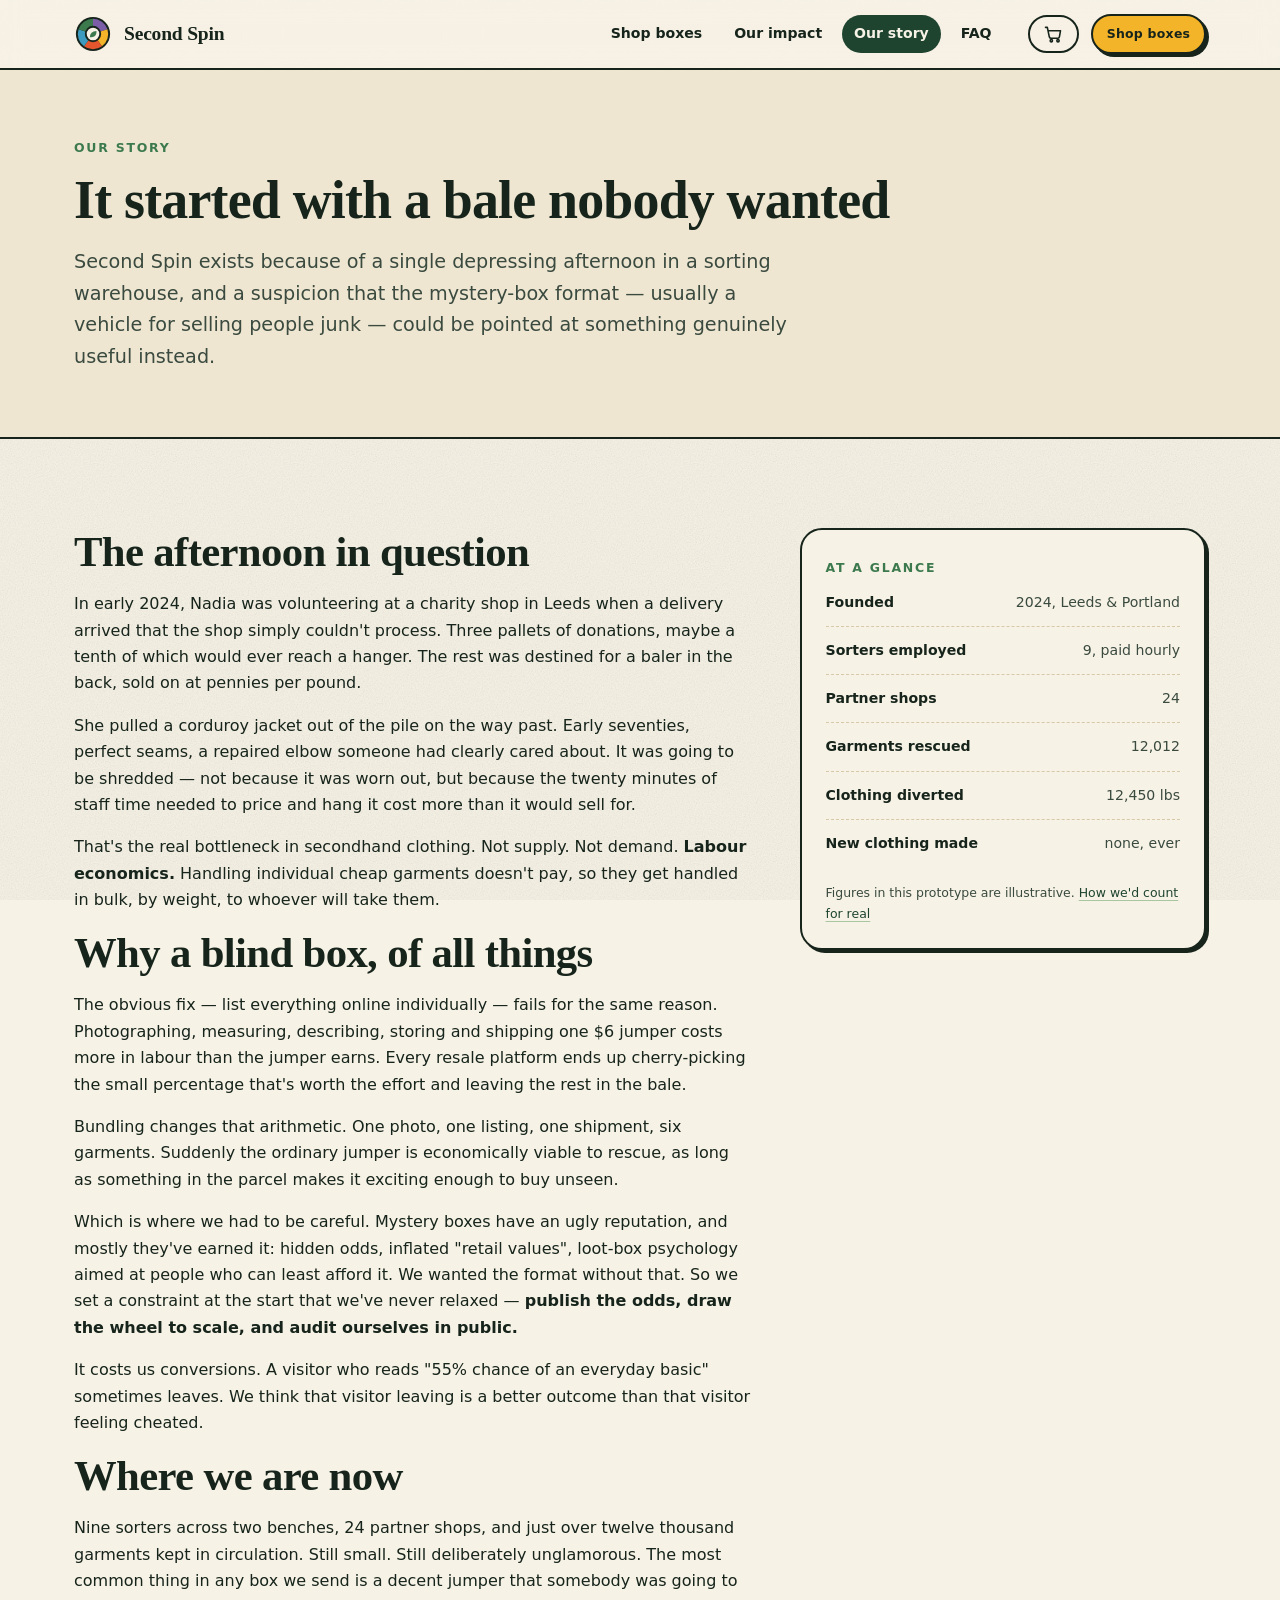
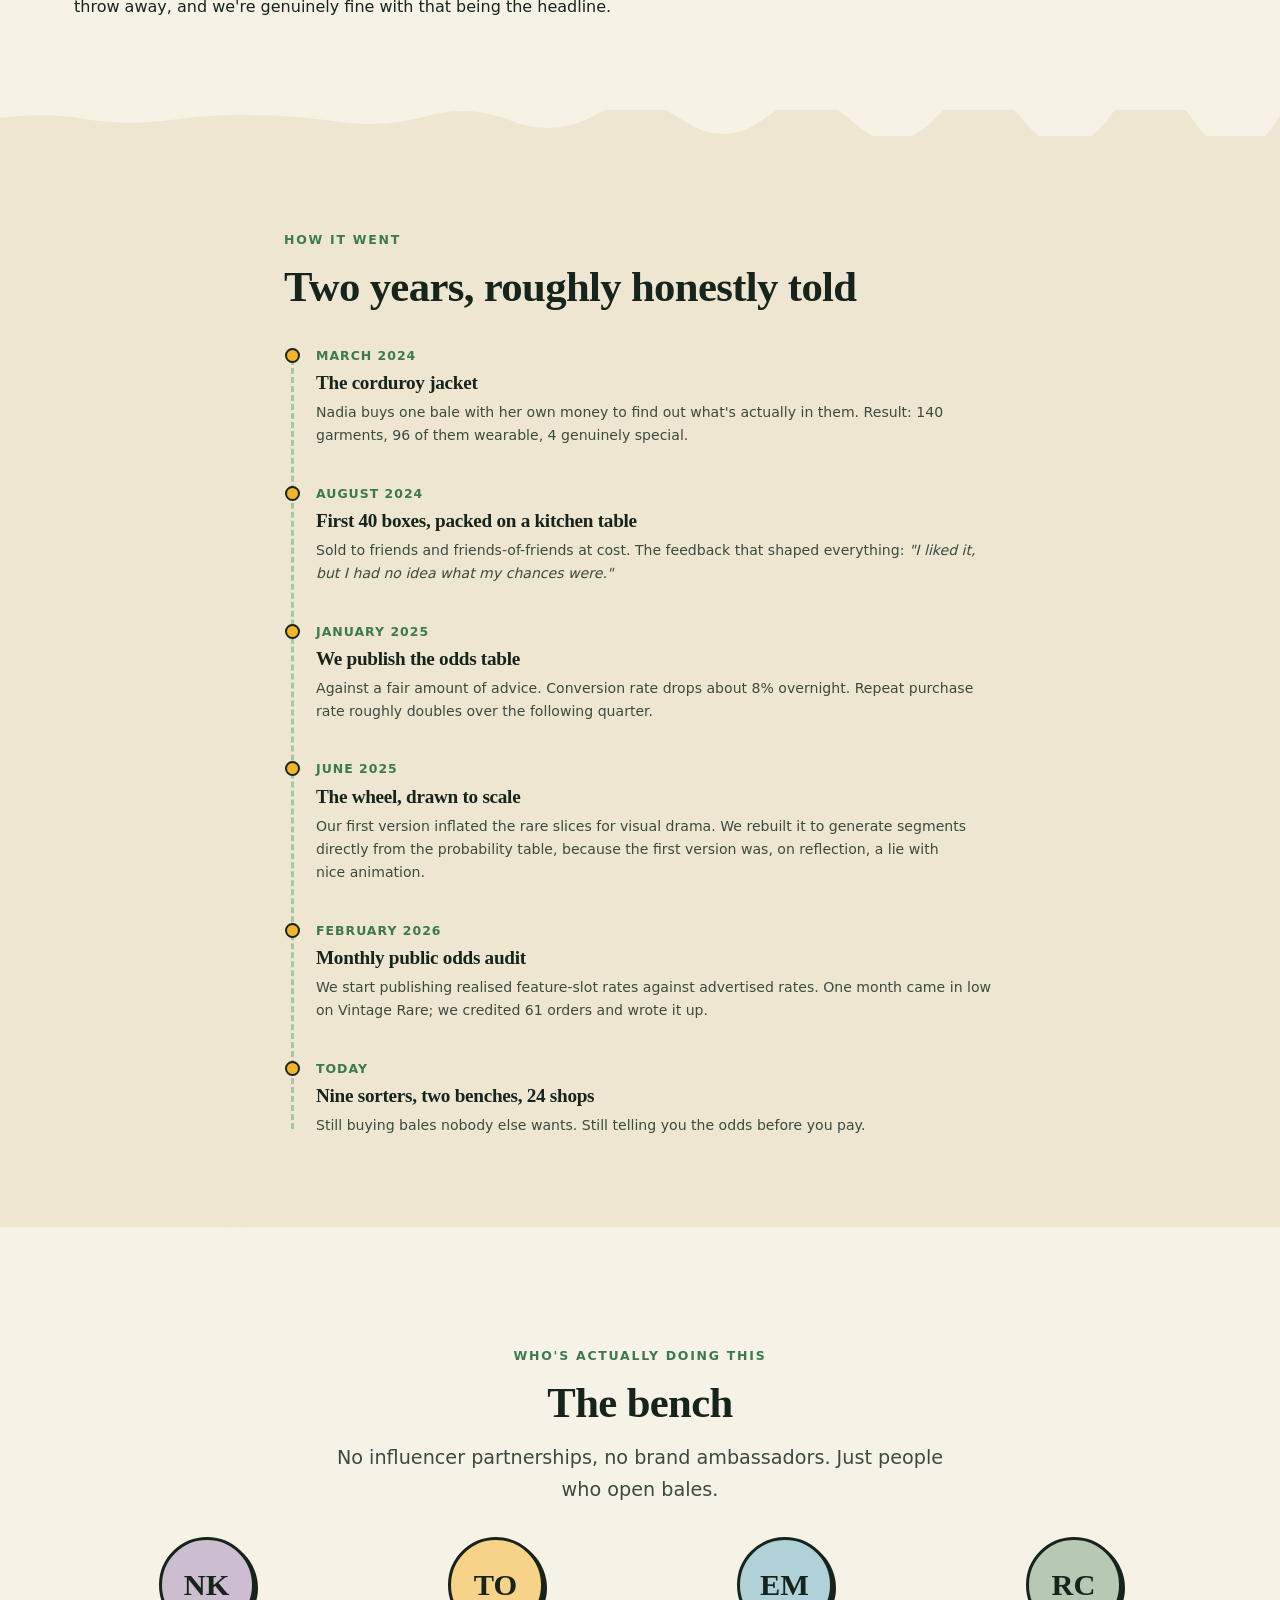
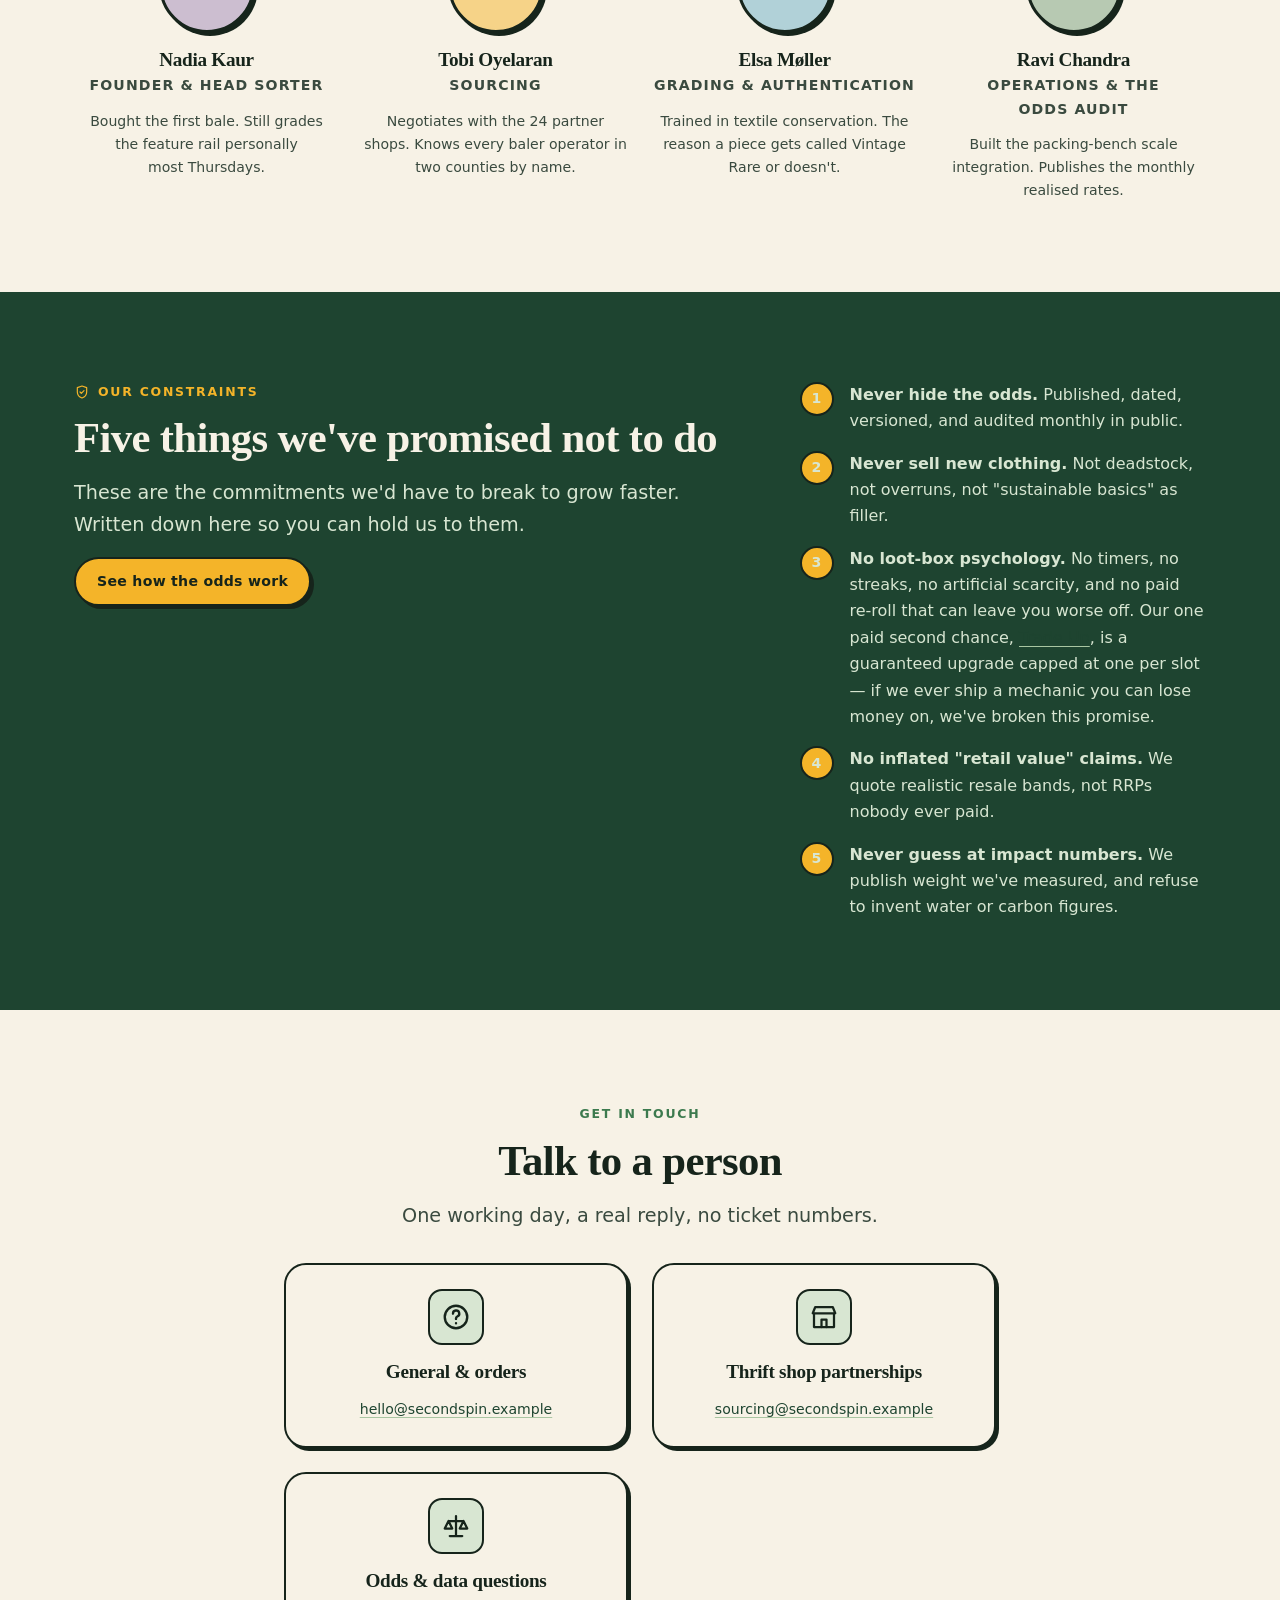
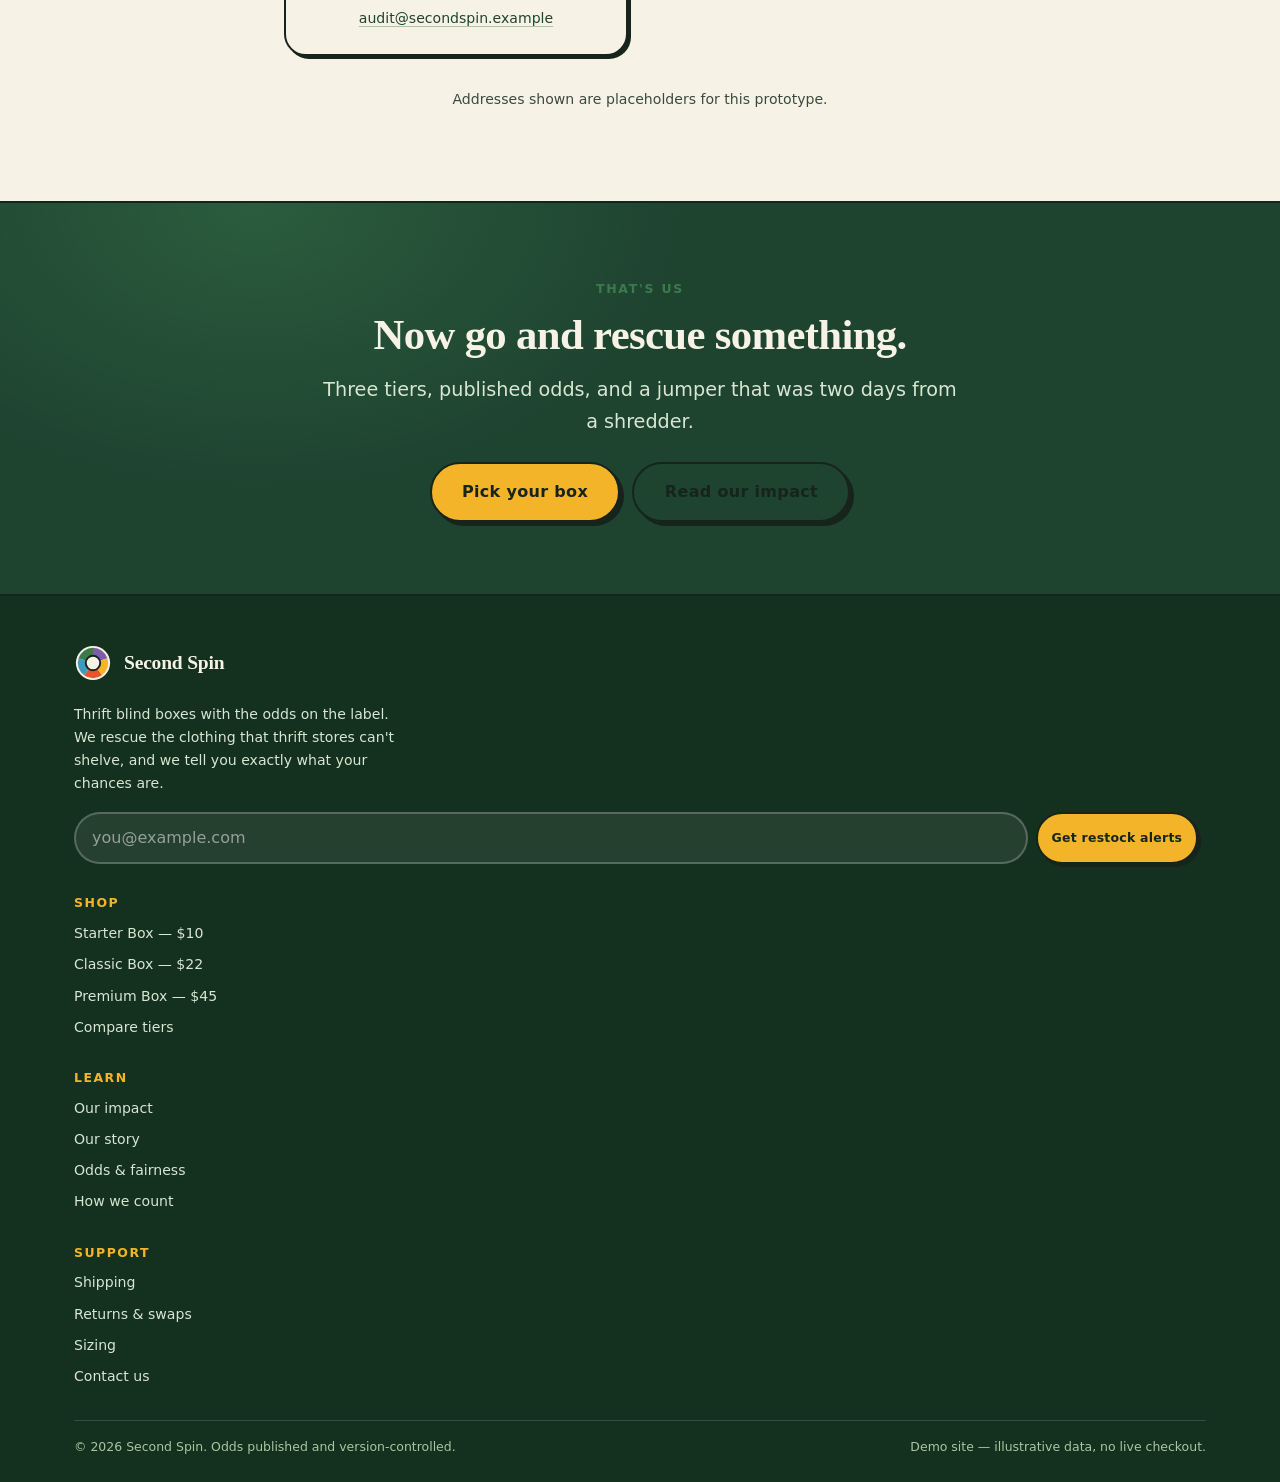
==== commit 7fc475ae: "feat: Trade Up — a paid second chance that cannot leave you worse off Adds a monetised second chance" ====
--- a/about.html
+++ b/about.html
@@ -263,7 +263,7 @@
       <ul class="pledge-list">
         <li><span class="num">1</span><span><b>Never hide the odds.</b> Published, dated, versioned, and audited monthly in public.</span></li>
         <li><span class="num">2</span><span><b>Never sell new clothing.</b> Not deadstock, not overruns, not "sustainable basics" as filler.</span></li>
-        <li><span class="num">3</span><span><b>No loot-box psychology.</b> No timers, no streaks, no paid re-rolls, no artificial scarcity.</span></li>
+        <li><span class="num">3</span><span><b>No loot-box psychology.</b> No timers, no streaks, no artificial scarcity, and no paid re-roll that can leave you worse off. Our one paid second chance, <a href="faq.html#tradeup">Trade Up</a>, is a guaranteed upgrade capped at one per slot &mdash; if we ever ship a mechanic you can lose money on, we've broken this promise.</span></li>
         <li><span class="num">4</span><span><b>No inflated "retail value" claims.</b> We quote realistic resale bands, not RRPs nobody ever paid.</span></li>
         <li><span class="num">5</span><span><b>Never guess at impact numbers.</b> We publish weight we've measured, and refuse to invent water or carbon figures.</span></li>
       </ul>
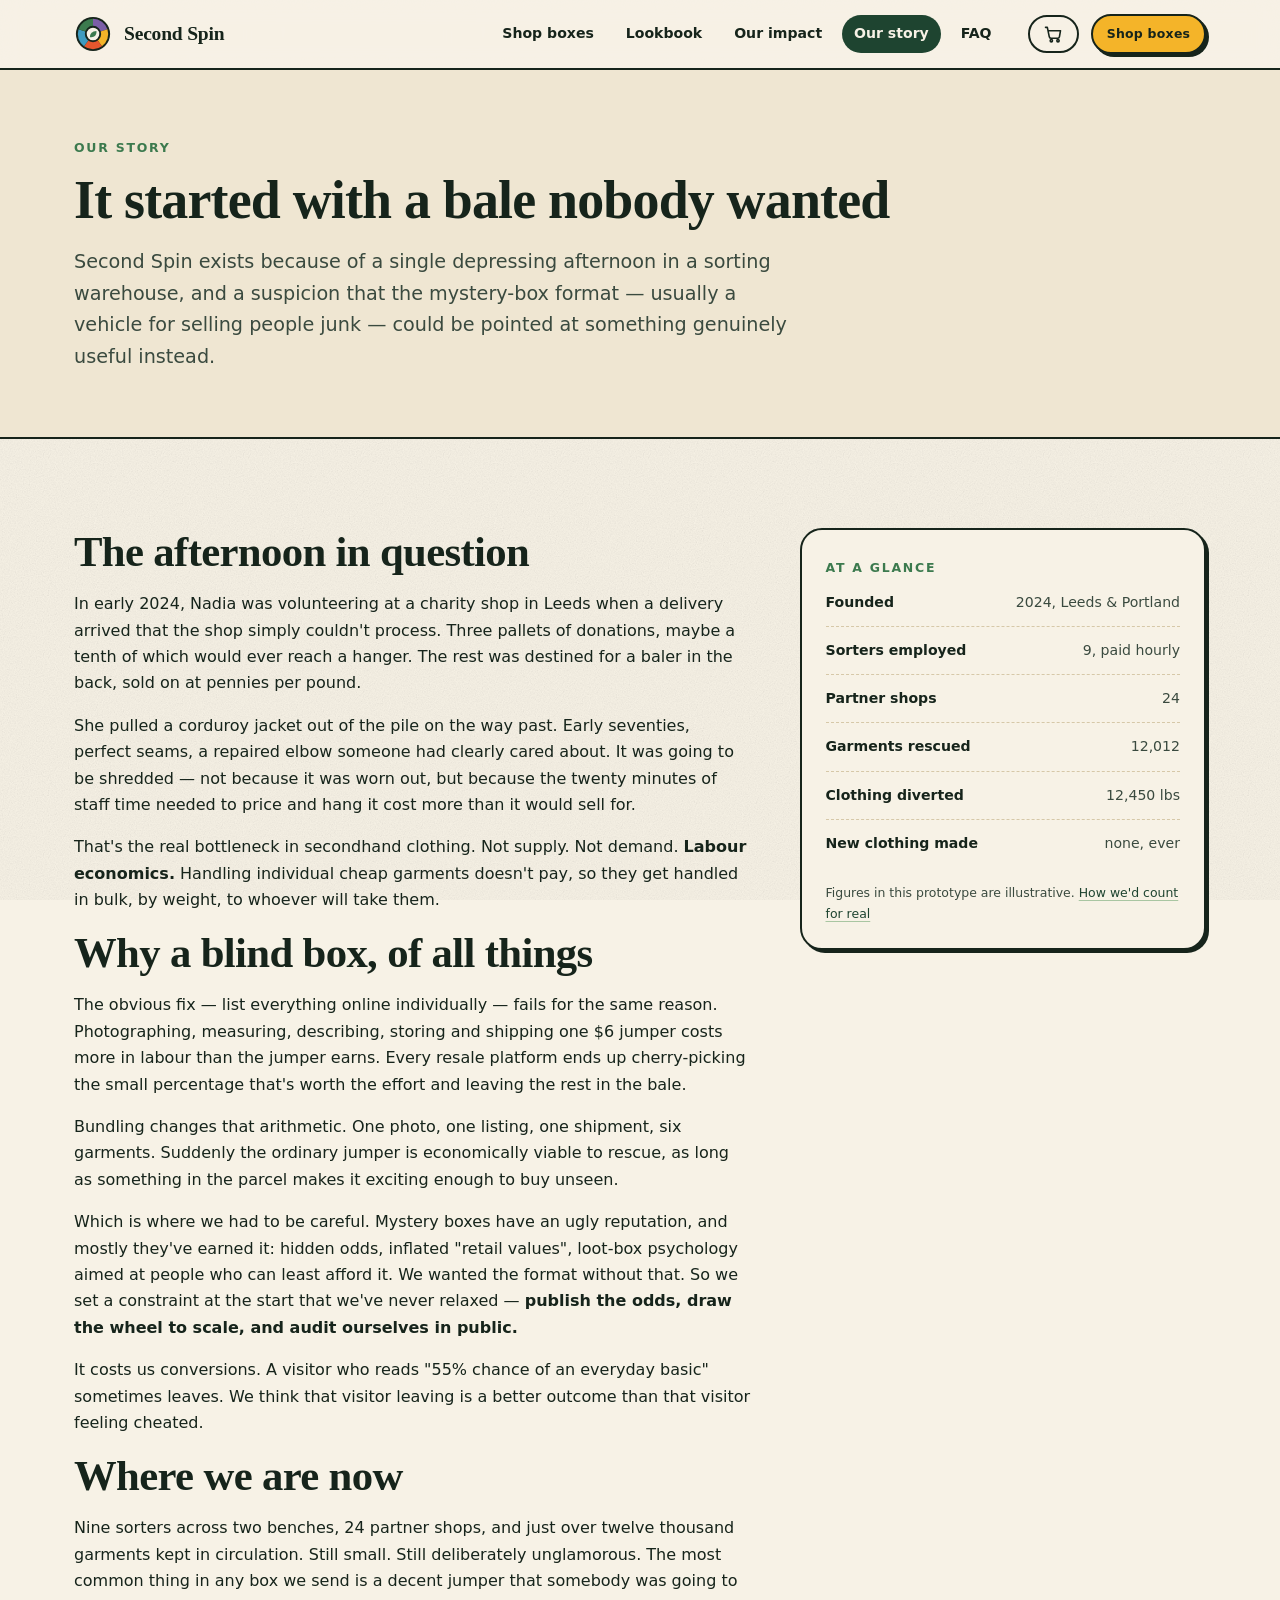
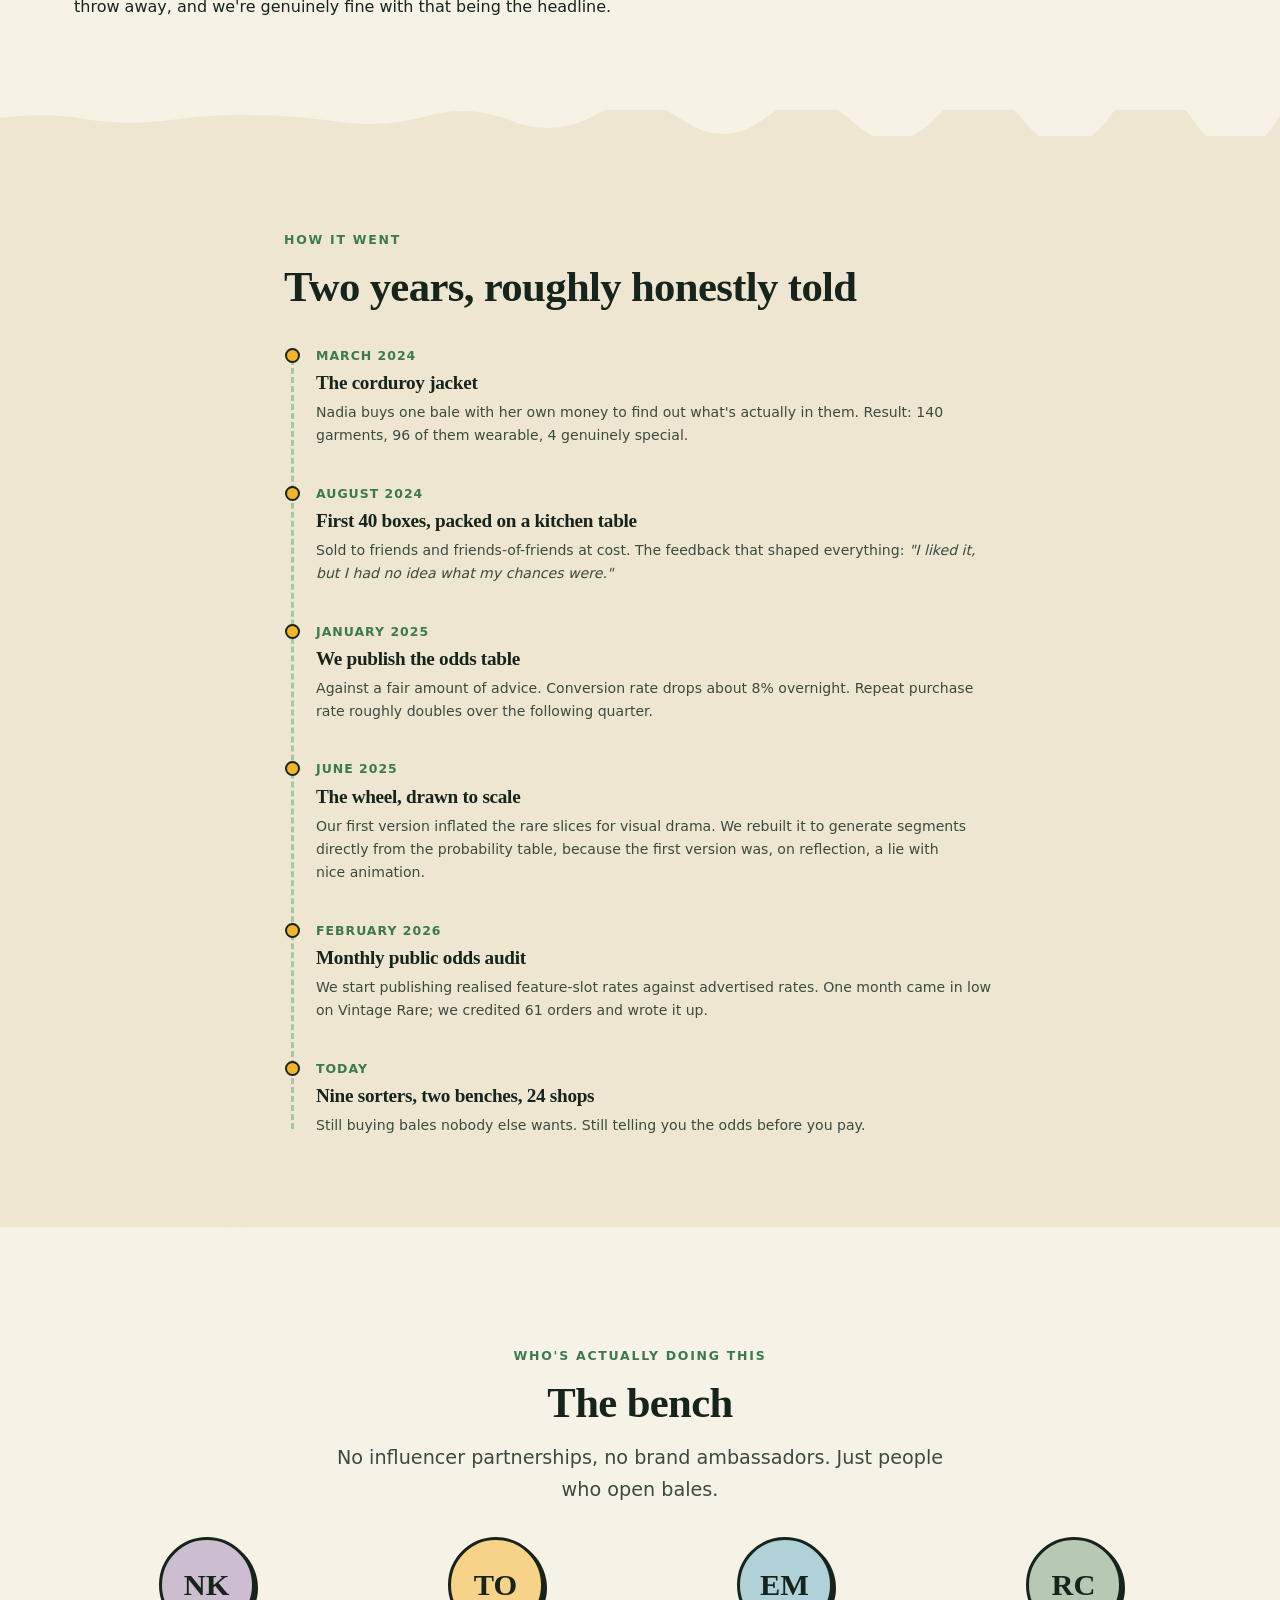
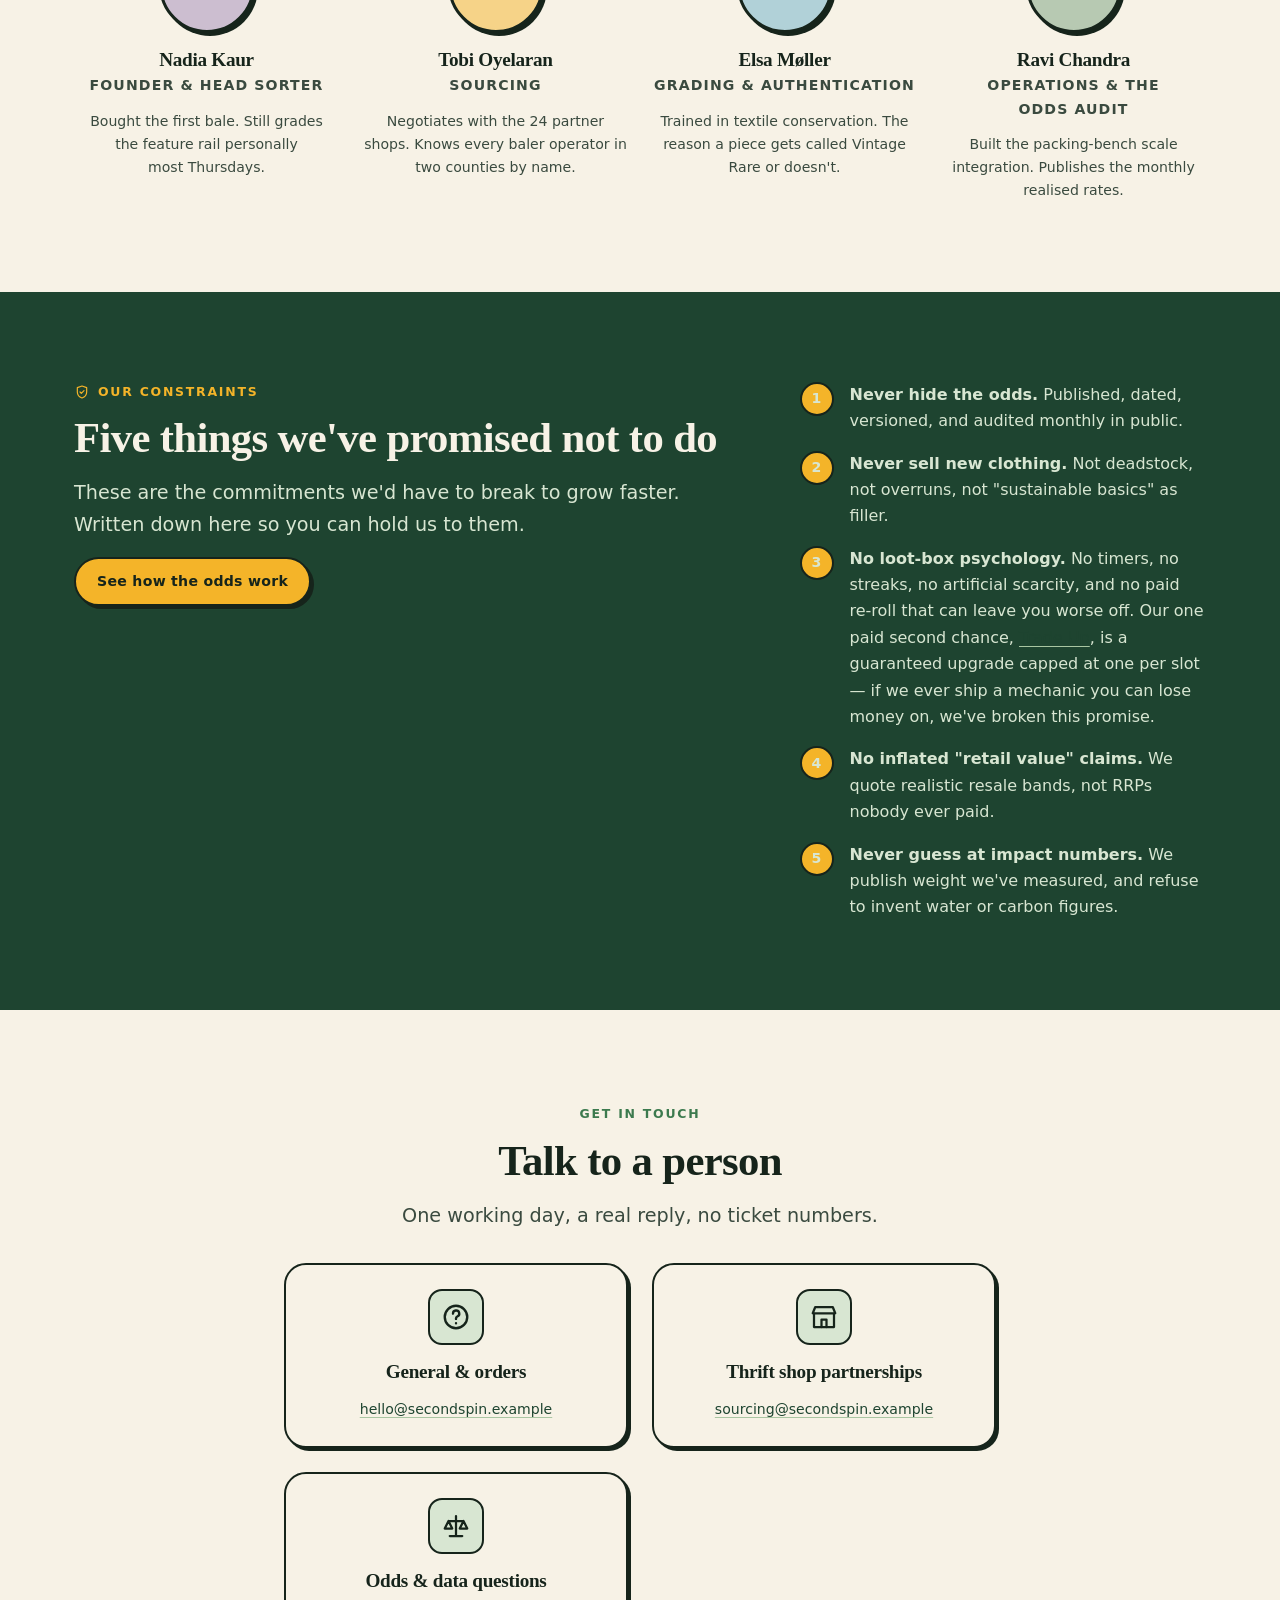
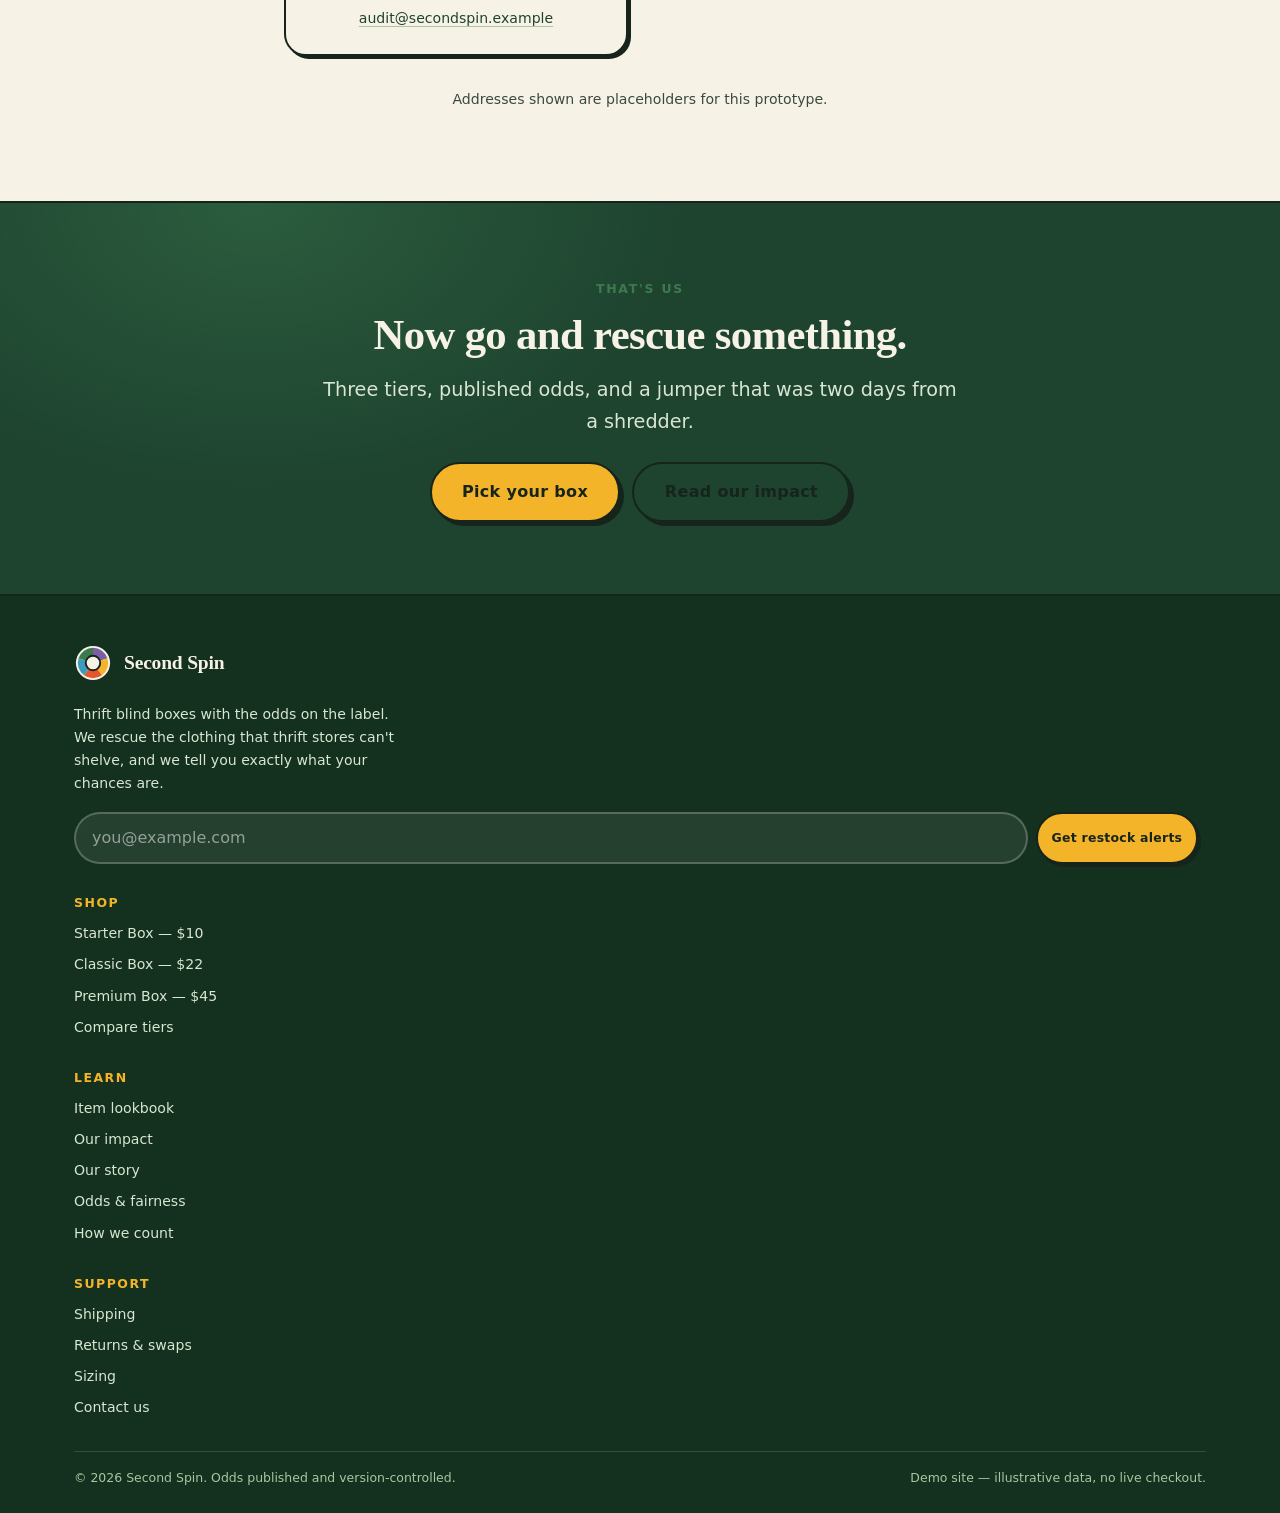
==== commit d8b5bdf7: "feat: item lookbook — 200 procedurally generated pixel-art garments, tagged Adds a browsable catalog" ====
--- a/about.html
+++ b/about.html
@@ -34,6 +34,7 @@
     <nav class="nav" id="site-nav" data-nav aria-label="Main">
       <ul class="nav__list">
         <li><a class="nav__link" href="shop.html">Shop boxes</a></li>
+        <li><a class="nav__link" href="lookbook.html">Lookbook</a></li>
         <li><a class="nav__link" href="impact.html">Our impact</a></li>
         <li><a class="nav__link" href="about.html" aria-current="page">Our story</a></li>
         <li><a class="nav__link" href="faq.html">FAQ</a></li>
@@ -360,6 +361,7 @@
       <div>
         <h4>Learn</h4>
         <ul class="footer-list">
+          <li><a href="lookbook.html">Item lookbook</a></li>
           <li><a href="impact.html">Our impact</a></li>
           <li><a href="about.html">Our story</a></li>
           <li><a href="faq.html#odds">Odds &amp; fairness</a></li>
--- a/assets/css/styles.css
+++ b/assets/css/styles.css
@@ -130,6 +130,10 @@
 h4 { font-size: var(--t-md); }
 p  { margin: 0 0 var(--sp-4); text-wrap: pretty; }
 p:last-child { margin-bottom: 0; }
+
+/* Browsers give <figure> a default `margin: 1em 40px`, which silently eats
+   width from any figure used as a grid/flex item (item tiles, testimonials). */
+figure, blockquote, dl, dd { margin: 0; }
 
 a { color: var(--forest); text-decoration-color: var(--sage); text-underline-offset: 3px; }
 a:hover { color: var(--moss); }
--- a/assets/css/pages.css
+++ b/assets/css/pages.css
@@ -541,3 +541,132 @@
   margin-inline: 0.15em;
   color: var(--moss);
 }
+
+
+/* --------------------------------------------------------------------------
+   Item lookbook — pixel-art garment catalogue
+   -------------------------------------------------------------------------- */
+.filter-bar {
+  display: flex; flex-wrap: wrap; gap: var(--sp-2);
+  padding: var(--sp-4);
+  background: var(--paper-2);
+  border: 2px solid var(--ink);
+  border-radius: var(--r-lg);
+  margin-bottom: var(--sp-5);
+}
+.filter-bar__group { display: flex; flex-wrap: wrap; gap: var(--sp-2); align-items: center; }
+.filter-bar__label {
+  font-size: var(--t-xs); font-weight: 800;
+  letter-spacing: 0.1em; text-transform: uppercase;
+  color: var(--ink-soft); margin-right: var(--sp-2);
+}
+.filter-btn {
+  display: inline-flex; align-items: center; gap: var(--sp-2);
+  padding: 0.45em 0.9em;
+  font-size: var(--t-xs); font-weight: 800;
+  background: var(--paper); color: var(--ink);
+  border: 2px solid var(--ink); border-radius: var(--r-pill);
+  cursor: pointer;
+  transition: transform var(--dur) var(--ease-bounce), background-color var(--dur-fast) linear;
+}
+.filter-btn:hover { transform: translateY(-2px); }
+.filter-btn[aria-pressed="true"] { background: var(--forest); color: var(--paper); box-shadow: var(--sticker-sm); }
+.filter-btn[aria-pressed="true"] .dot { box-shadow: 0 0 0 2px var(--paper); }
+.filter-btn__count { opacity: 0.65; font-variant-numeric: tabular-nums; }
+
+.item-grid {
+  display: grid;
+  grid-template-columns: repeat(auto-fill, minmax(155px, 1fr));
+  gap: var(--sp-4);
+  align-items: stretch;
+}
+.item-tile {
+  display: flex; flex-direction: column; gap: var(--sp-2);
+  padding: var(--sp-3);
+  background: var(--paper);
+  border: 2px solid var(--ink);
+  border-radius: var(--r-md);
+  box-shadow: var(--sticker-sm);
+  transition: transform var(--dur) var(--ease-bounce), box-shadow var(--dur) var(--ease-bounce);
+}
+.item-tile:hover { transform: translate(-2px, -3px) rotate(-0.5deg); box-shadow: 6px 6px 0 var(--ink); }
+
+.item-tile__frame {
+  position: relative;
+  /* width:100% is load-bearing. Without it the frame is auto-width, the
+     image's percentage width resolves against it, and the two form a circular
+     dependency that collapses the frame to a few dozen pixels. */
+  width: 100%;
+  aspect-ratio: 1;
+  display: grid; place-items: center;
+  border-radius: var(--r-sm);
+  border: 1px solid var(--paper-line);
+  overflow: hidden;
+}
+/* Per-rarity wash behind the sprite, so the tag is legible at a glance */
+.item-tile__frame[data-rarity="rare"]      { background: color-mix(in srgb, var(--r-rare) 16%, var(--paper)); }
+.item-tile__frame[data-rarity="designer"]  { background: color-mix(in srgb, var(--r-designer) 22%, var(--paper)); }
+.item-tile__frame[data-rarity="statement"] { background: color-mix(in srgb, var(--r-statement) 15%, var(--paper)); }
+.item-tile__frame[data-rarity="seasonal"]  { background: color-mix(in srgb, var(--r-seasonal) 15%, var(--paper)); }
+.item-tile__frame[data-rarity="everyday"]  { background: color-mix(in srgb, var(--r-everyday) 14%, var(--paper)); }
+
+/* Pixel art must never be smoothed. */
+.item-tile__img,
+.item-thumb__img {
+  image-rendering: pixelated;
+  image-rendering: -moz-crisp-edges;
+  image-rendering: crisp-edges;
+  width: 84%; height: auto;
+}
+.item-tile:hover .item-tile__img { transform: scale(1.06); }
+.item-tile__img { transition: transform var(--dur) var(--ease-bounce); }
+
+.item-tile__name {
+  font-size: var(--t-xs); font-weight: 800; line-height: 1.35;
+  overflow-wrap: anywhere;              /* long fabric names must not overflow */
+}
+.item-tile__meta {
+  font-size: 0.7rem; color: var(--ink-soft); line-height: 1.4;
+  overflow-wrap: anywhere;
+}
+.item-tile__tag { align-self: flex-start; margin-top: auto; }
+.item-tile__tag .chip { font-size: 0.62rem; padding: 0.2em 0.6em; }
+
+.lookbook-empty {
+  grid-column: 1 / -1;
+  text-align: center; padding: var(--sp-8) var(--sp-4);
+  color: var(--ink-soft);
+  border: 2px dashed var(--paper-line);
+  border-radius: var(--r-lg);
+}
+
+/* Breadth-vs-odds explainer sits right above the grid */
+.breadth-note {
+  display: flex; gap: var(--sp-3); align-items: flex-start;
+  font-size: var(--t-sm);
+  background: color-mix(in srgb, var(--sun) 15%, var(--paper));
+  border: 2px solid var(--ink);
+  border-radius: var(--r-lg);
+  padding: var(--sp-4);
+  margin-bottom: var(--sp-5);
+}
+.breadth-note svg { width: 22px; height: 22px; flex: none; margin-top: 2px; }
+
+/* Sample-item thumbnail shown in the wheel result panel */
+.item-thumb {
+  display: flex; gap: var(--sp-3); align-items: center;
+  margin-top: var(--sp-3);
+  padding: var(--sp-3);
+  background: var(--paper-2);
+  border: 2px solid var(--ink);
+  border-radius: var(--r-md);
+}
+.item-thumb__frame {
+  width: 62px; height: 62px; flex: none;
+  display: grid; place-items: center;
+  border: 2px solid var(--ink);
+  border-radius: var(--r-sm);
+  background: var(--paper);
+}
+.item-thumb__body { min-width: 0; font-size: var(--t-xs); line-height: 1.45; }
+.item-thumb__body b { display: block; font-size: var(--t-sm); }
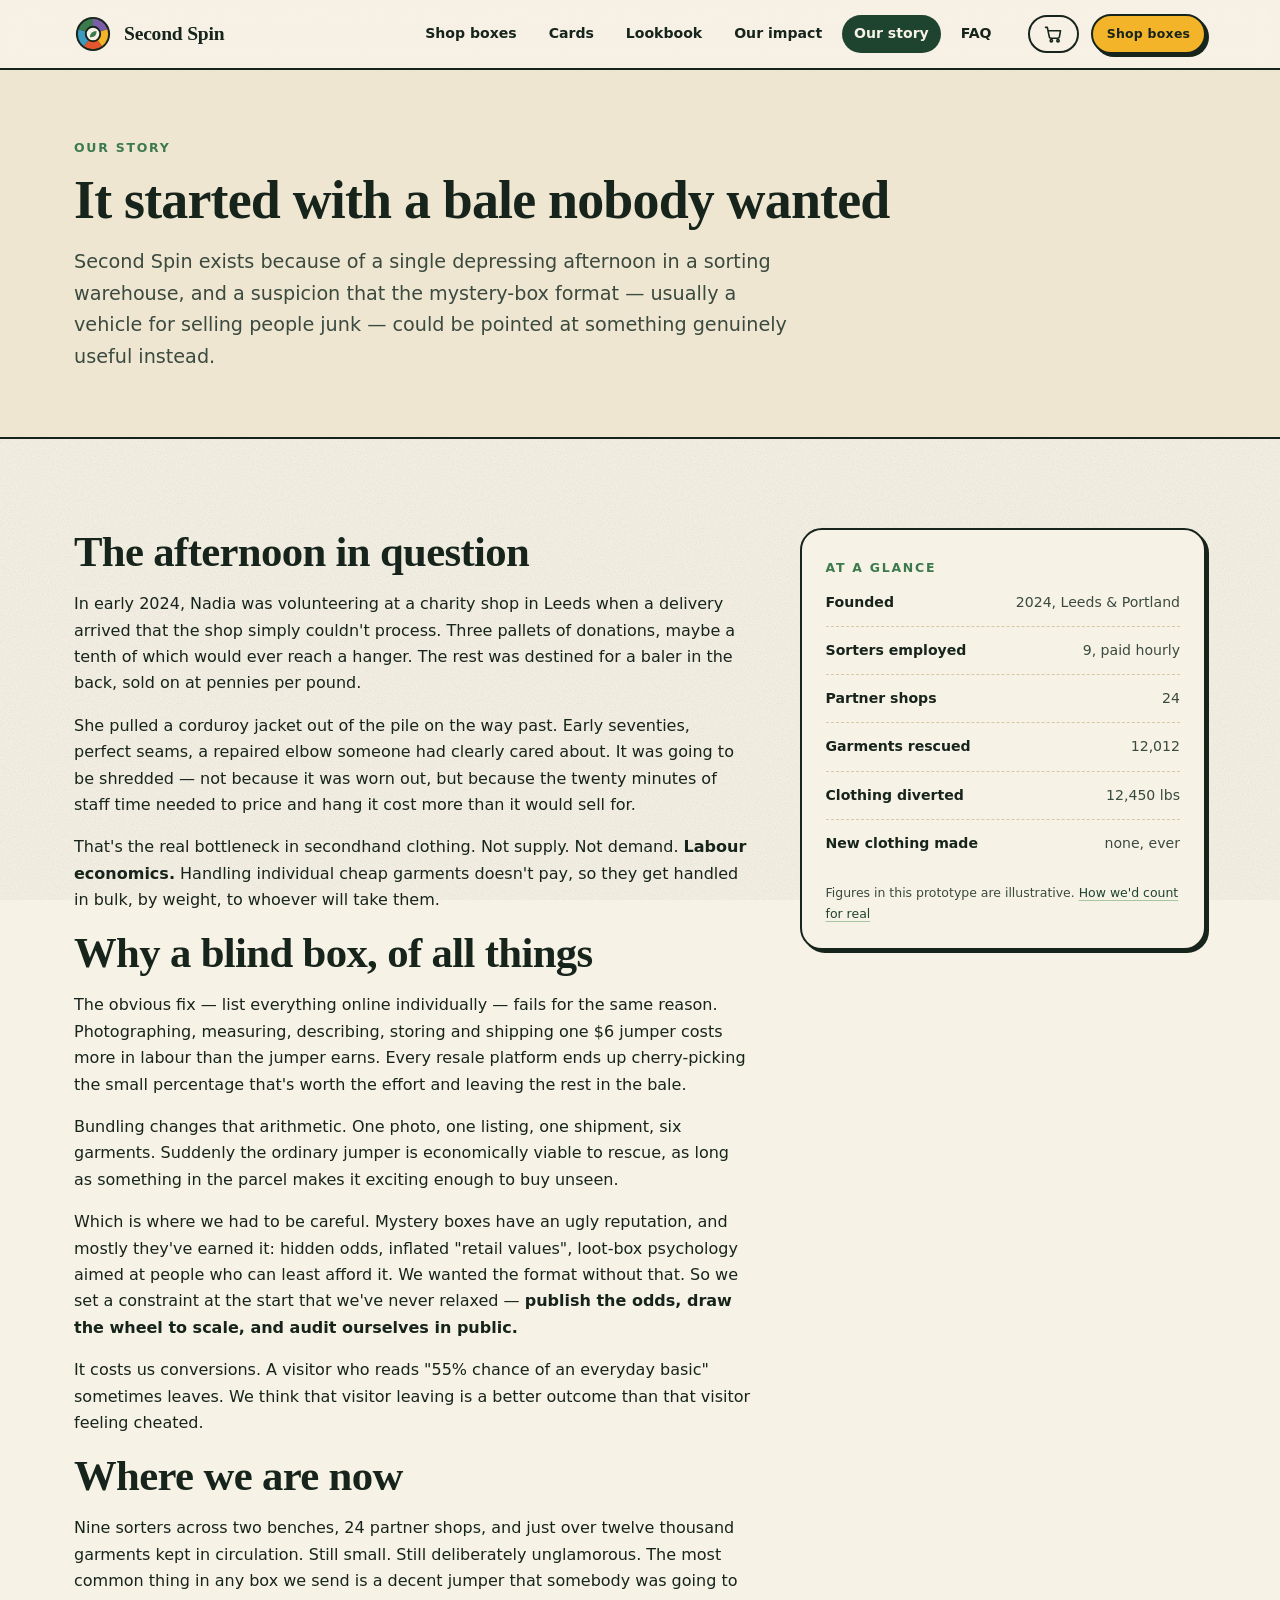
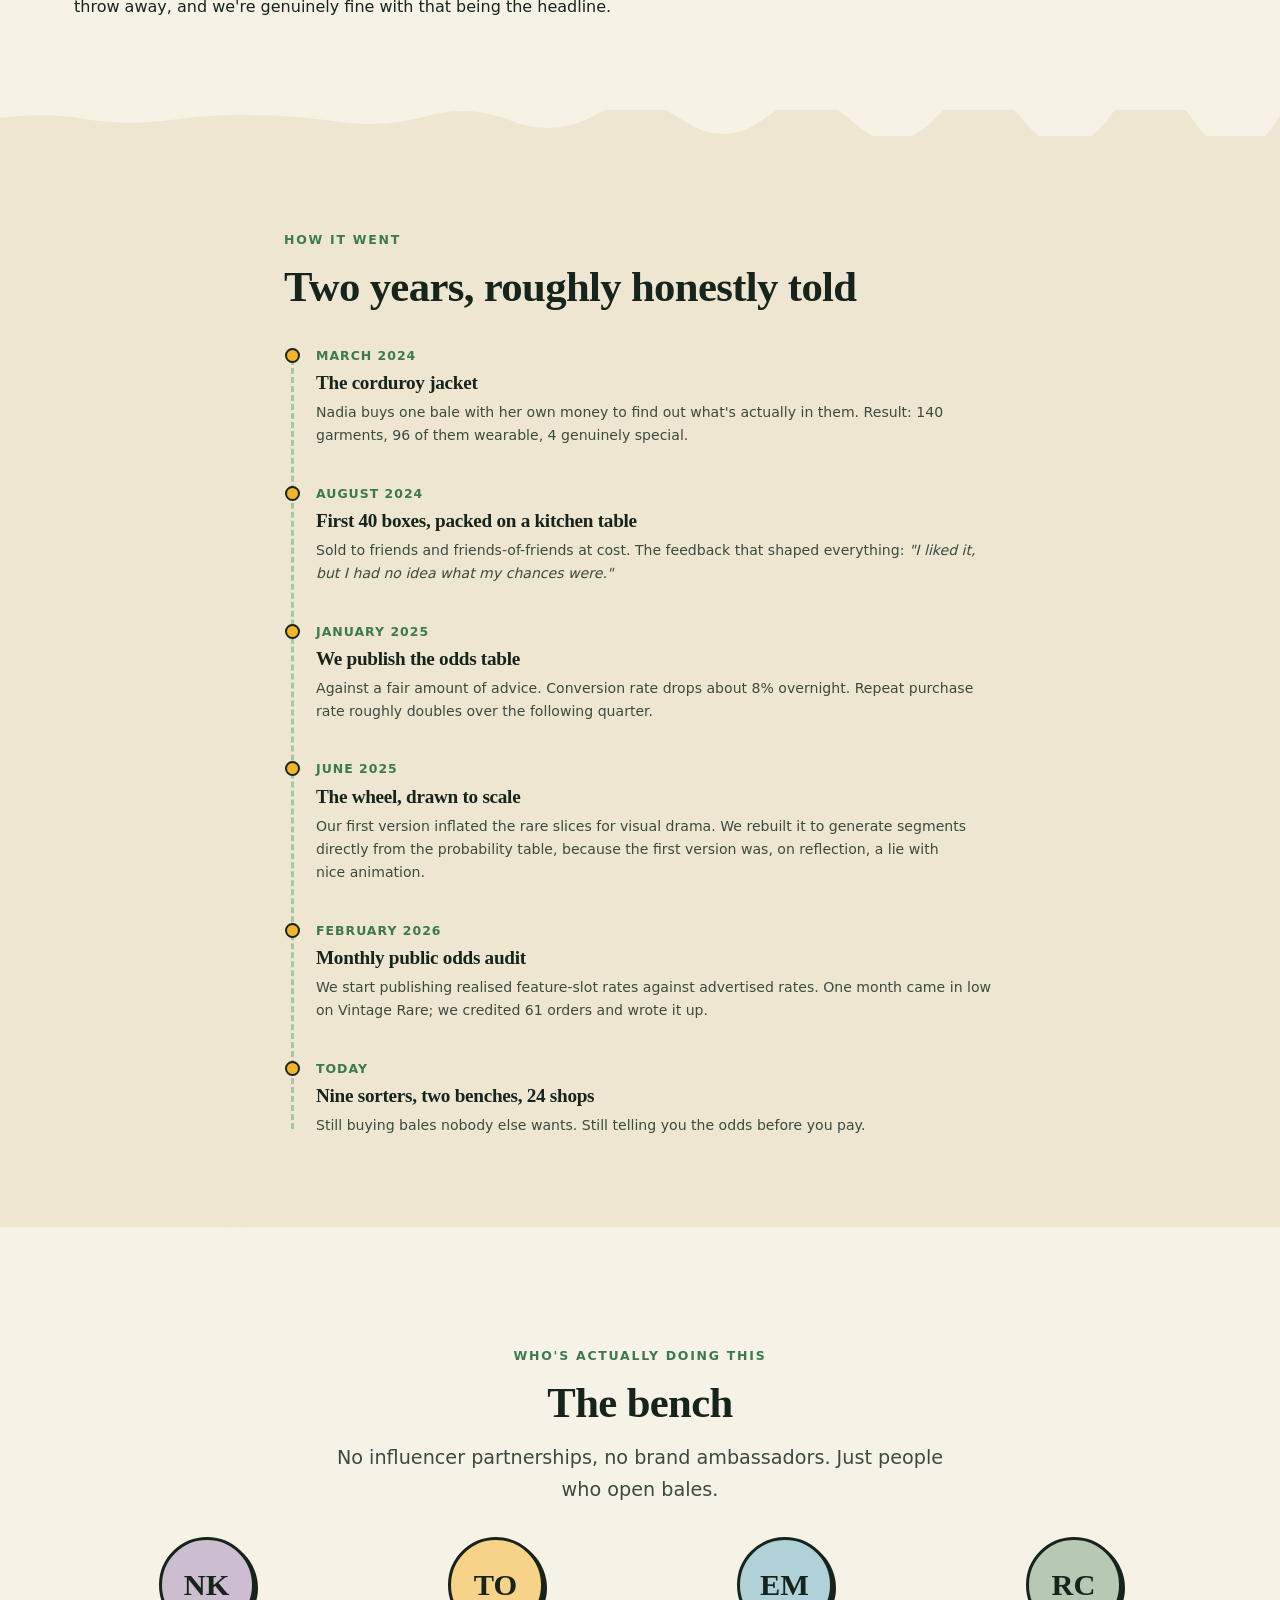
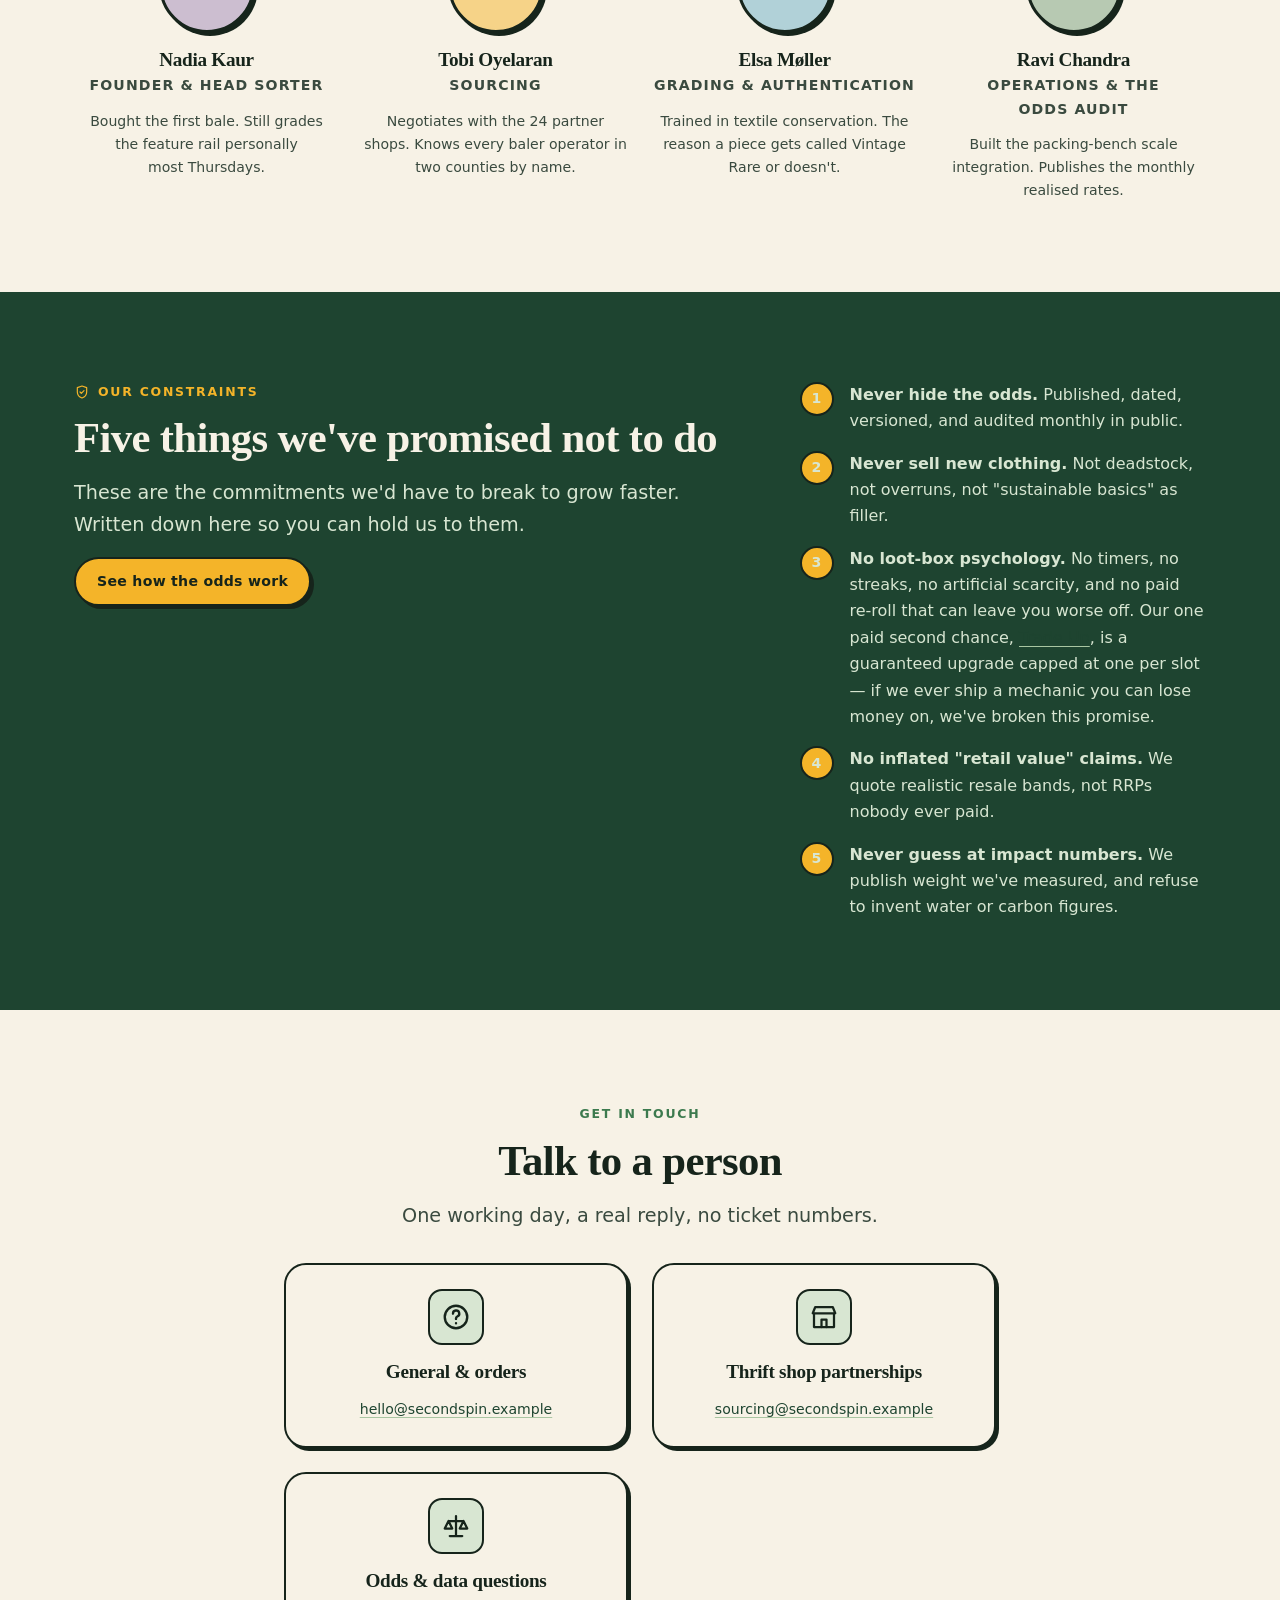
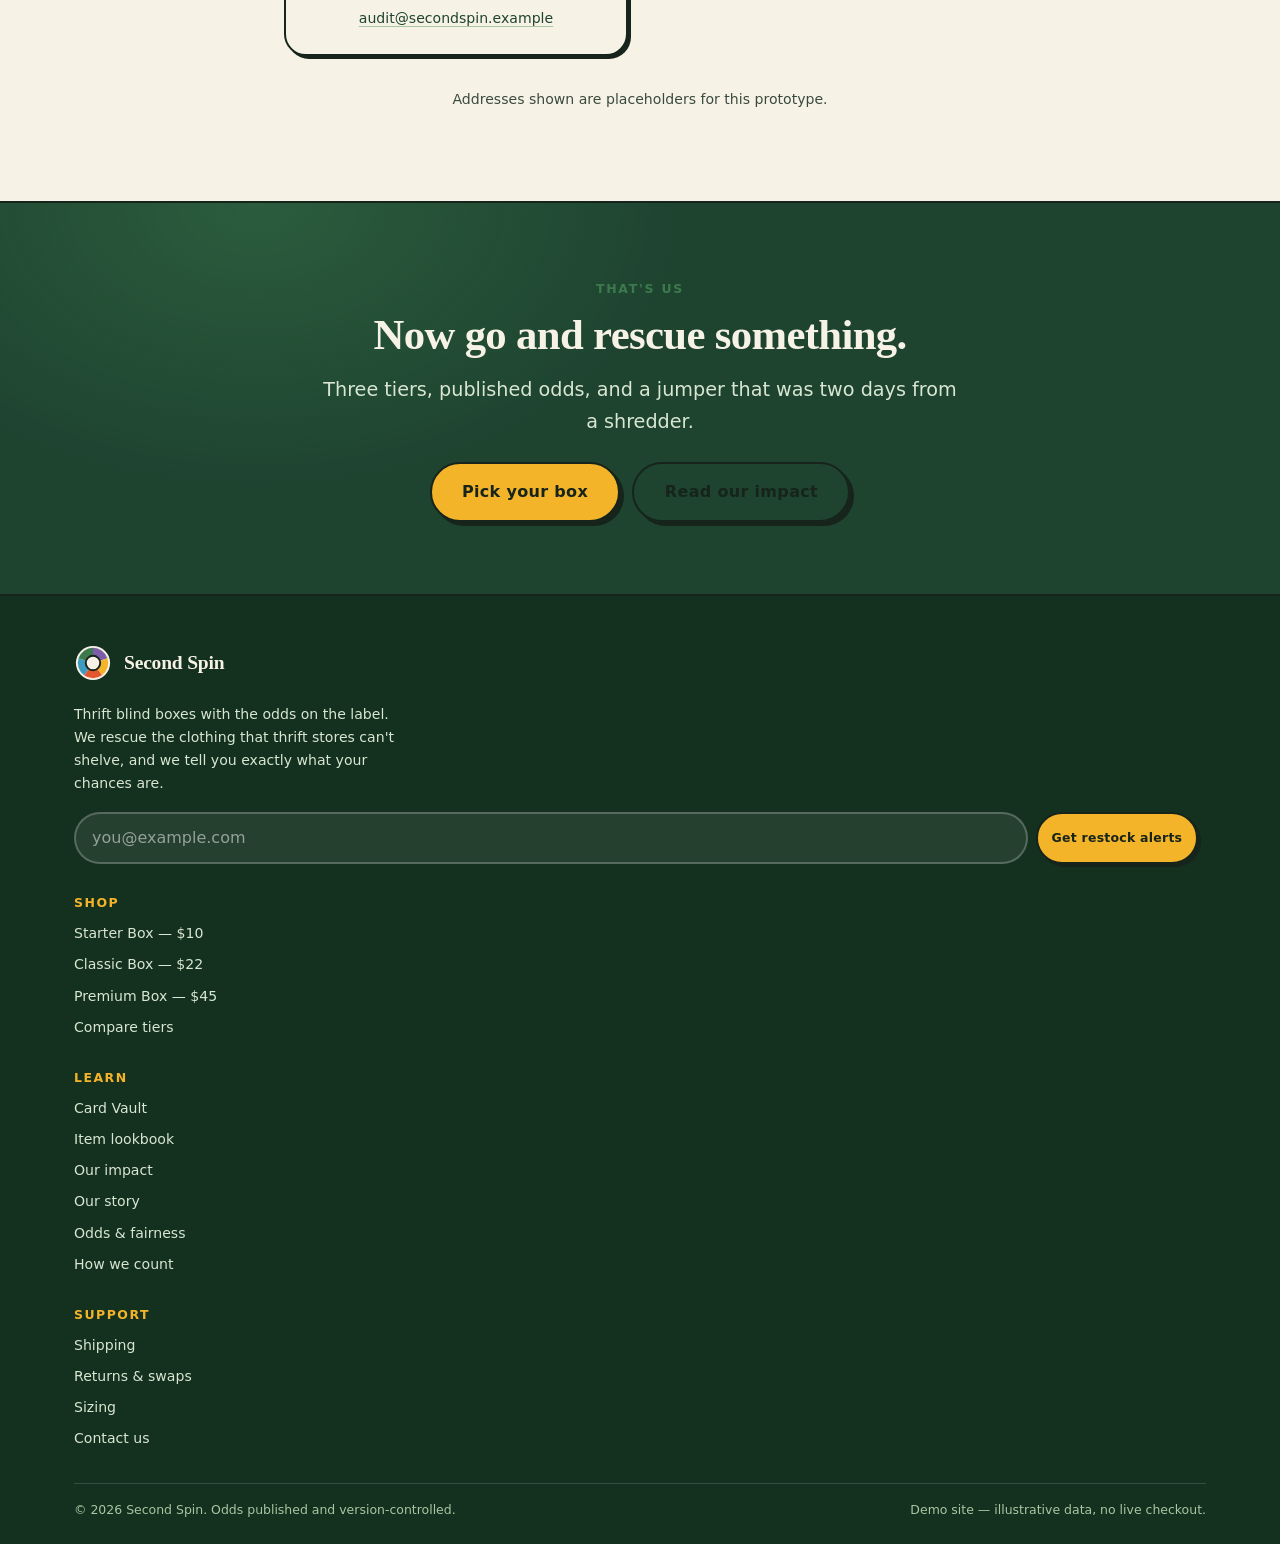
==== commit e4f75bb0: "feat: Card Vault product line + horizontal reveal reel Adds a second product line (secondhand tradin" ====
--- a/about.html
+++ b/about.html
@@ -34,6 +34,7 @@
     <nav class="nav" id="site-nav" data-nav aria-label="Main">
       <ul class="nav__list">
         <li><a class="nav__link" href="shop.html">Shop boxes</a></li>
+        <li><a class="nav__link" href="cards.html">Cards</a></li>
         <li><a class="nav__link" href="lookbook.html">Lookbook</a></li>
         <li><a class="nav__link" href="impact.html">Our impact</a></li>
         <li><a class="nav__link" href="about.html" aria-current="page">Our story</a></li>
@@ -361,6 +362,7 @@
       <div>
         <h4>Learn</h4>
         <ul class="footer-list">
+          <li><a href="cards.html">Card Vault</a></li>
           <li><a href="lookbook.html">Item lookbook</a></li>
           <li><a href="impact.html">Our impact</a></li>
           <li><a href="about.html">Our story</a></li>
--- a/assets/css/pages.css
+++ b/assets/css/pages.css
@@ -670,3 +670,143 @@
 }
 .item-thumb__body { min-width: 0; font-size: var(--t-xs); line-height: 1.45; }
 .item-thumb__body b { display: block; font-size: var(--t-sm); }
+
+
+/* --------------------------------------------------------------------------
+   Reveal reel — horizontal case-opening animation
+   -------------------------------------------------------------------------- */
+.reel {
+  background: var(--paper-2);
+  border: 2px solid var(--ink);
+  border-radius: var(--r-xl);
+  padding: var(--sp-5);
+  box-shadow: var(--sticker-sm);
+}
+
+.reel__viewport {
+  position: relative;
+  overflow: hidden;
+  border: 2px solid var(--ink);
+  border-radius: var(--r-md);
+  background:
+    repeating-linear-gradient(90deg,
+      var(--paper) 0 24px,
+      color-mix(in srgb, var(--paper-3) 55%, var(--paper)) 24px 48px);
+  /* Fade the strip at both ends so cells enter and leave rather than pop. */
+  -webkit-mask-image: linear-gradient(90deg, transparent, #000 9%, #000 91%, transparent);
+  mask-image: linear-gradient(90deg, transparent, #000 9%, #000 91%, transparent);
+}
+
+.reel__track {
+  display: flex;
+  gap: 8px;
+  padding: var(--sp-3) 0;
+  width: max-content;
+  will-change: transform;
+}
+
+.reel__cell {
+  --cell-tint: var(--sage);
+  position: relative;
+  width: 92px; height: 108px;
+  flex: none;
+  display: flex; flex-direction: column;
+  align-items: center; justify-content: center; gap: 4px;
+  border: 2px solid var(--ink);
+  border-radius: var(--r-sm);
+  background: color-mix(in srgb, var(--cell-tint) 20%, var(--paper));
+  /* A colour bar at the foot, so rarity is readable even mid-blur */
+  box-shadow: inset 0 -5px 0 var(--cell-tint);
+  transition: transform var(--dur) var(--ease-bounce);
+}
+
+.reel__img {
+  image-rendering: pixelated;
+  image-rendering: crisp-edges;
+  width: 60px; height: 60px;
+}
+.reel__blank { width: 60px; height: 60px; border: 2px dashed var(--ink); border-radius: var(--r-sm); opacity: 0.35; }
+
+.reel__cell-label {
+  font-size: 0.58rem; font-weight: 800;
+  letter-spacing: 0.02em; text-align: center;
+  line-height: 1.15;
+  padding: 0 3px;
+}
+
+.reel__cell.is-won {
+  transform: scale(1.06);
+  box-shadow: inset 0 -5px 0 var(--cell-tint), 0 0 0 3px var(--sun), var(--sticker-sm);
+  z-index: 2;
+}
+
+/* Centre marker. This is the honest bit: the winning cell always stops with
+   its centre exactly here. */
+.reel__marker {
+  position: absolute; top: 0; bottom: 0; left: 50%;
+  transform: translateX(-50%);
+  width: 4px;
+  background: var(--berry);
+  box-shadow: 0 0 0 1px var(--ink);
+  z-index: 4;
+  pointer-events: none;
+}
+.reel__marker::before,
+.reel__marker::after {
+  content: "";
+  position: absolute; left: 50%;
+  transform: translateX(-50%);
+  border-left: 8px solid transparent;
+  border-right: 8px solid transparent;
+}
+.reel__marker::before { top: -1px; border-top: 11px solid var(--berry); }
+.reel__marker::after  { bottom: -1px; border-bottom: 11px solid var(--berry); }
+
+.reel__controls {
+  display: flex; flex-wrap: wrap; gap: var(--sp-3);
+  align-items: center;
+  margin-top: var(--sp-4);
+}
+.reel__result {
+  margin-top: var(--sp-4);
+  padding: var(--sp-4);
+  border: 2px dashed var(--paper-line);
+  border-radius: var(--r-md);
+  background: var(--paper);
+  min-height: 108px;
+}
+.reel__result.is-hit {
+  border-style: solid; border-color: var(--ink);
+  box-shadow: var(--sticker-sm);
+  animation: pop var(--dur-slow) var(--ease-bounce);
+}
+.reel__composition { margin-top: var(--sp-4); }
+
+@media (max-width: 560px) {
+  .reel__cell { width: 74px; height: 94px; }
+  .reel__img, .reel__blank { width: 48px; height: 48px; }
+}
+
+/* Reveal-mode toggle (wheel vs reel) */
+.reveal-toggle {
+  display: inline-flex; gap: 4px;
+  padding: 4px;
+  background: var(--paper-2);
+  border: 2px solid var(--ink);
+  border-radius: var(--r-pill);
+}
+.reveal-toggle button {
+  display: inline-flex; align-items: center; gap: var(--sp-2);
+  padding: 0.45em 1em;
+  font-size: var(--t-xs); font-weight: 800;
+  background: transparent; color: var(--ink);
+  border: 0; border-radius: var(--r-pill);
+  cursor: pointer;
+}
+.reveal-toggle button svg { width: 15px; height: 15px; }
+.reveal-toggle button[aria-pressed="true"] { background: var(--forest); color: var(--paper); }
+
+/* Card tier cards reuse .tier but need their own header tints */
+.tier__top--bulk      { background: color-mix(in srgb, var(--sage) 30%, var(--paper)); }
+.tier__top--collector { background: color-mix(in srgb, var(--grape) 18%, var(--paper)); }
+.tier__top--vault     { background: color-mix(in srgb, var(--sun) 26%, var(--paper)); }
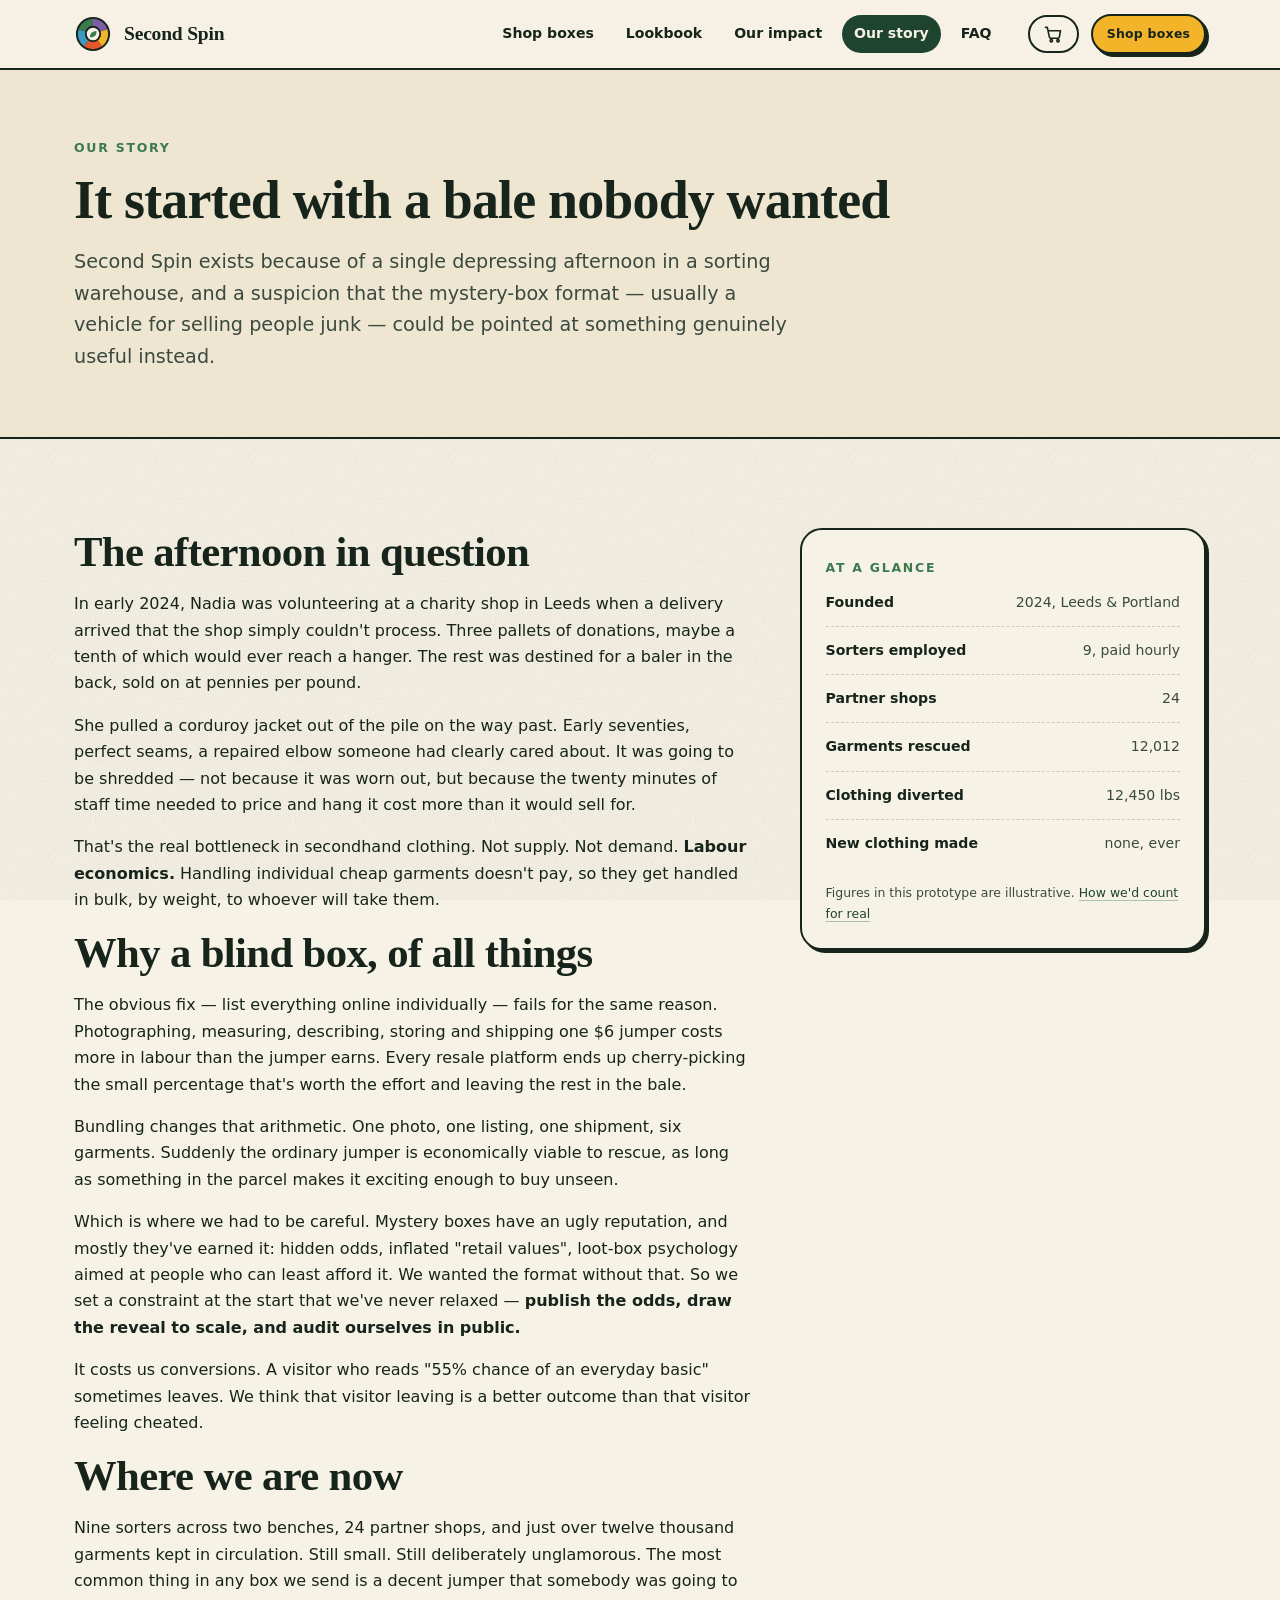
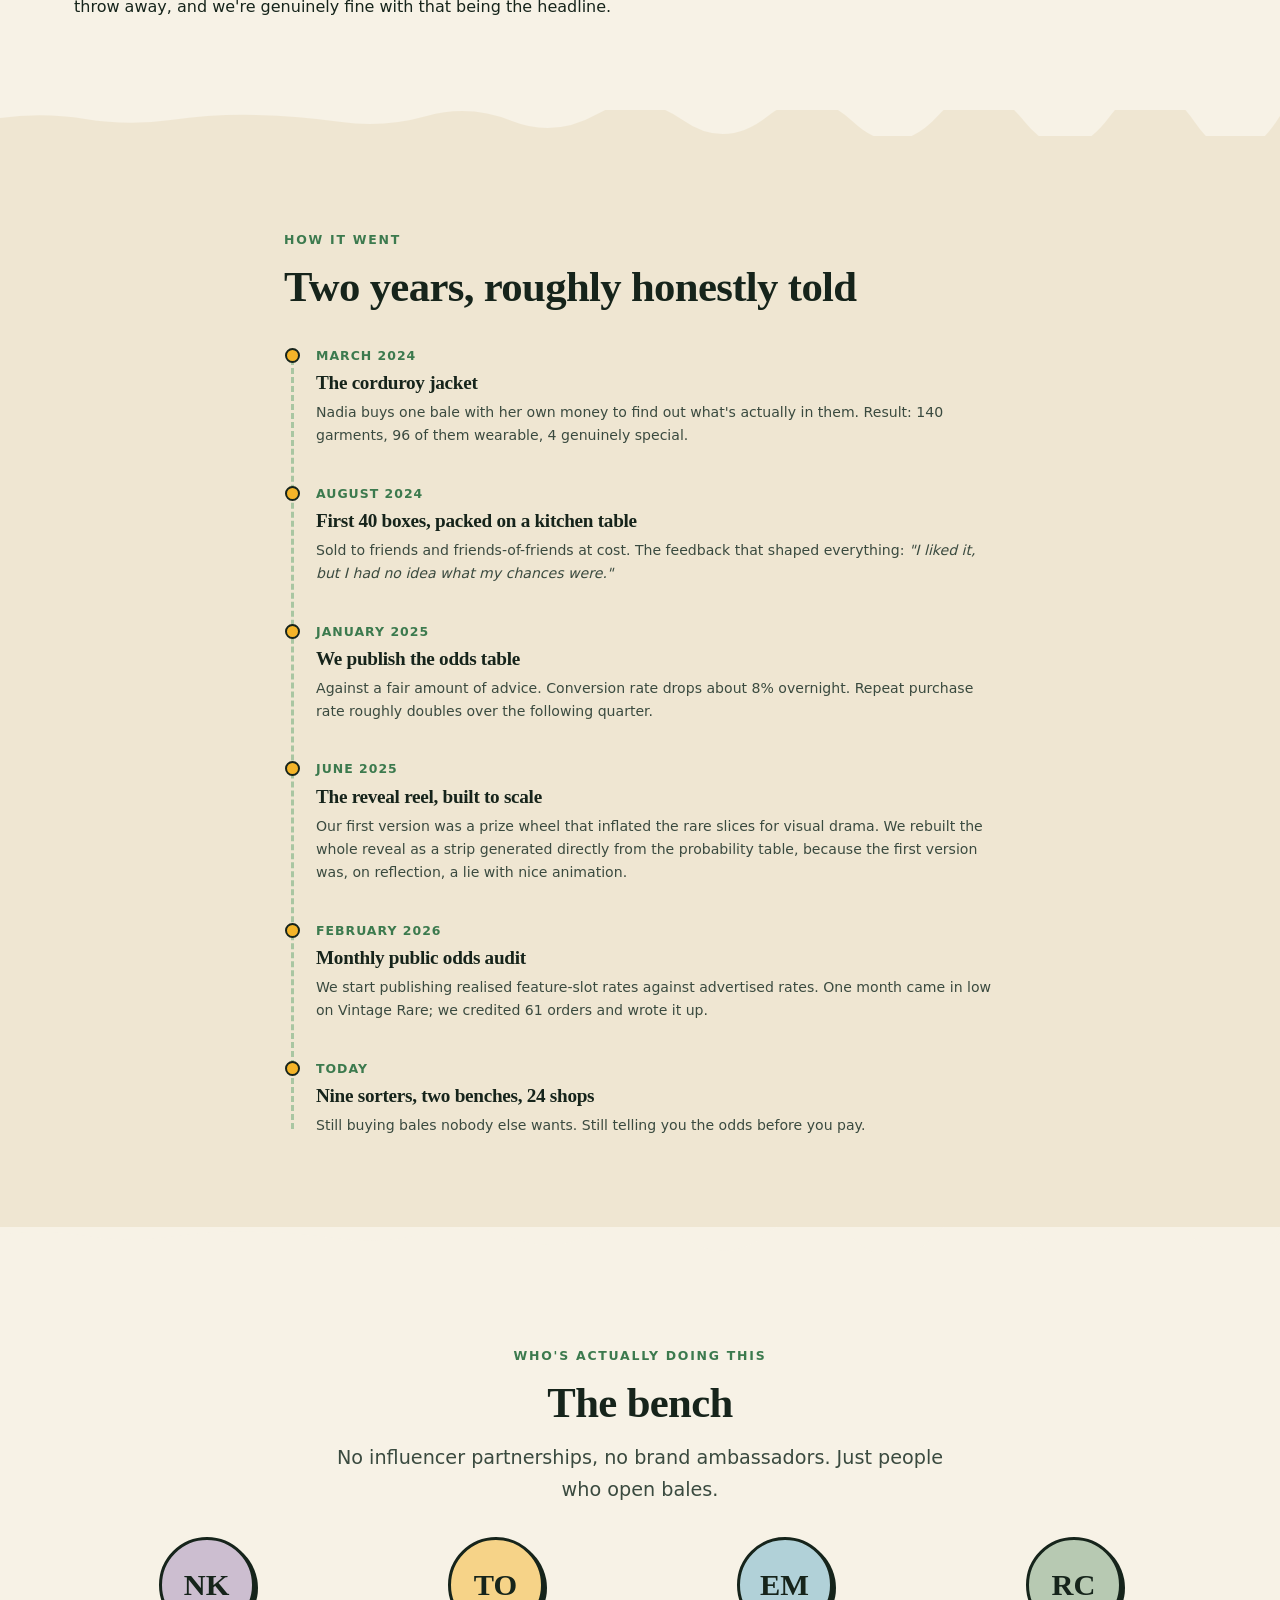
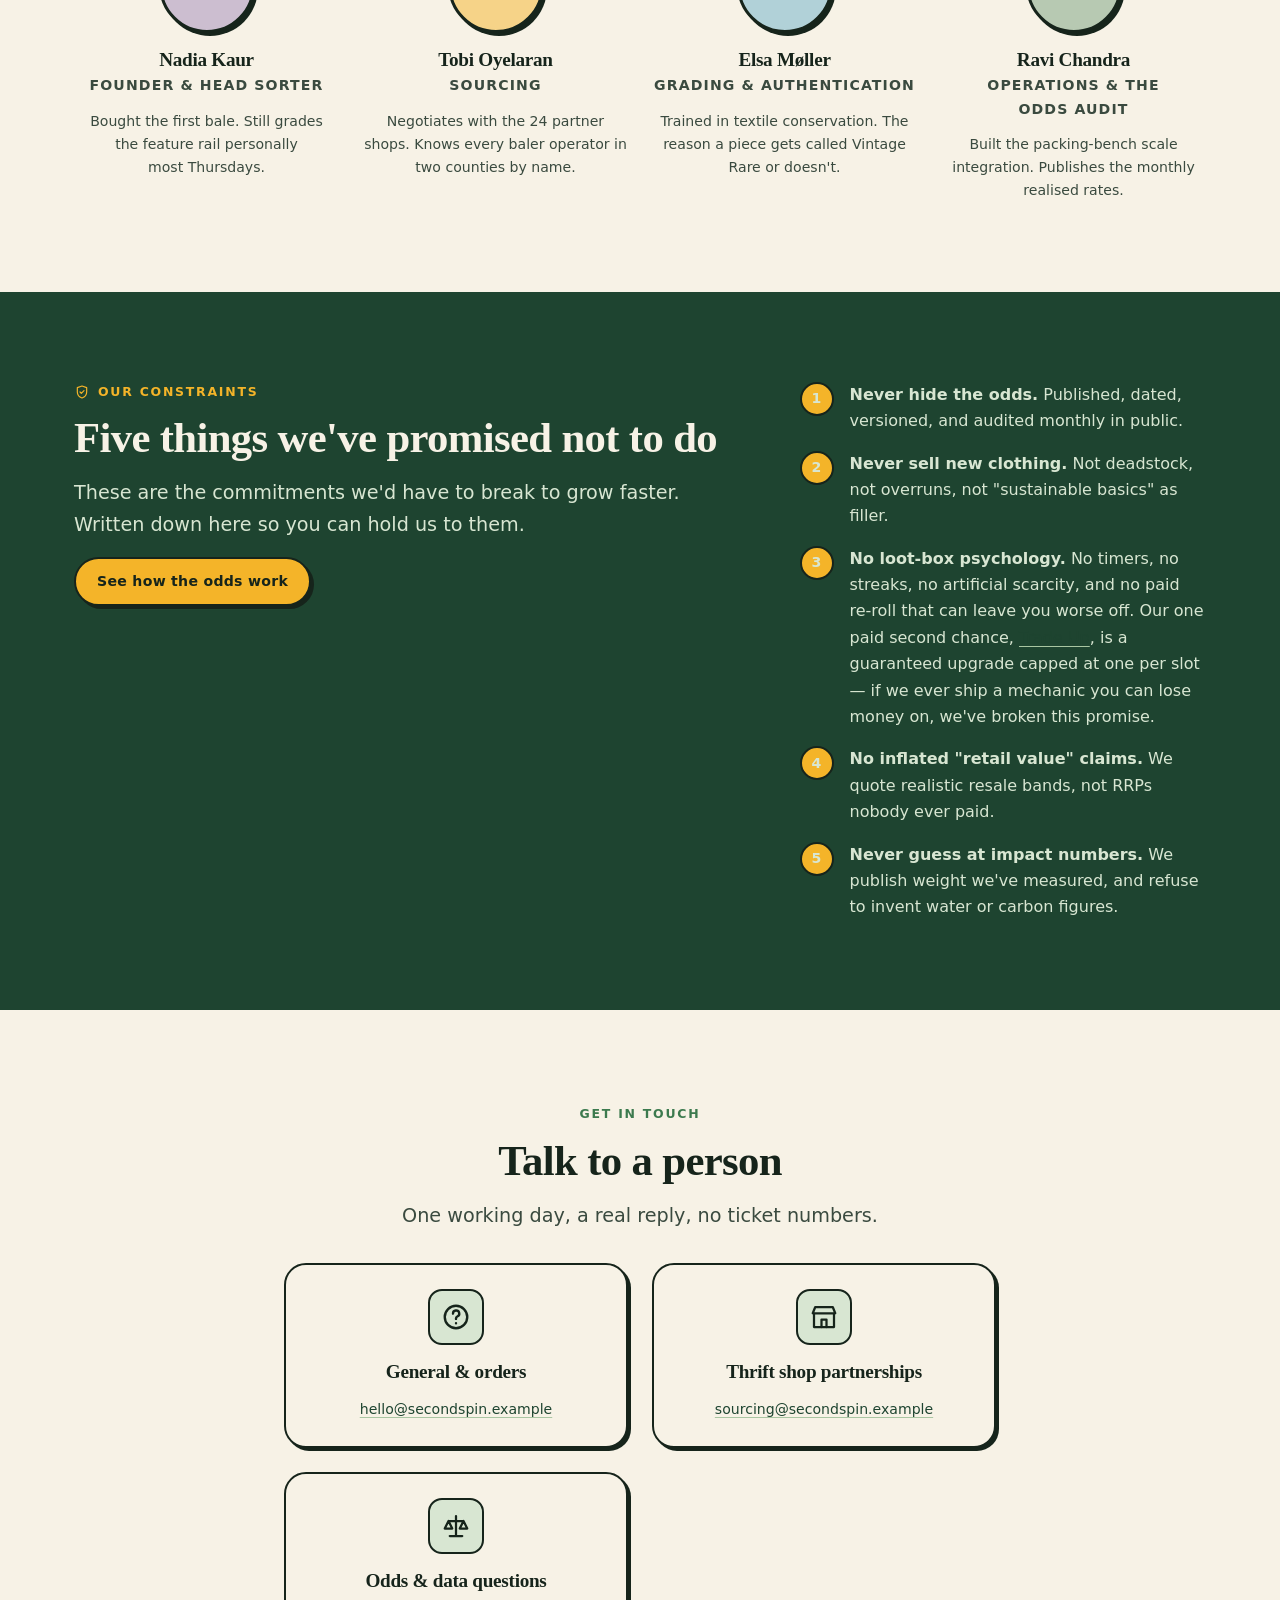
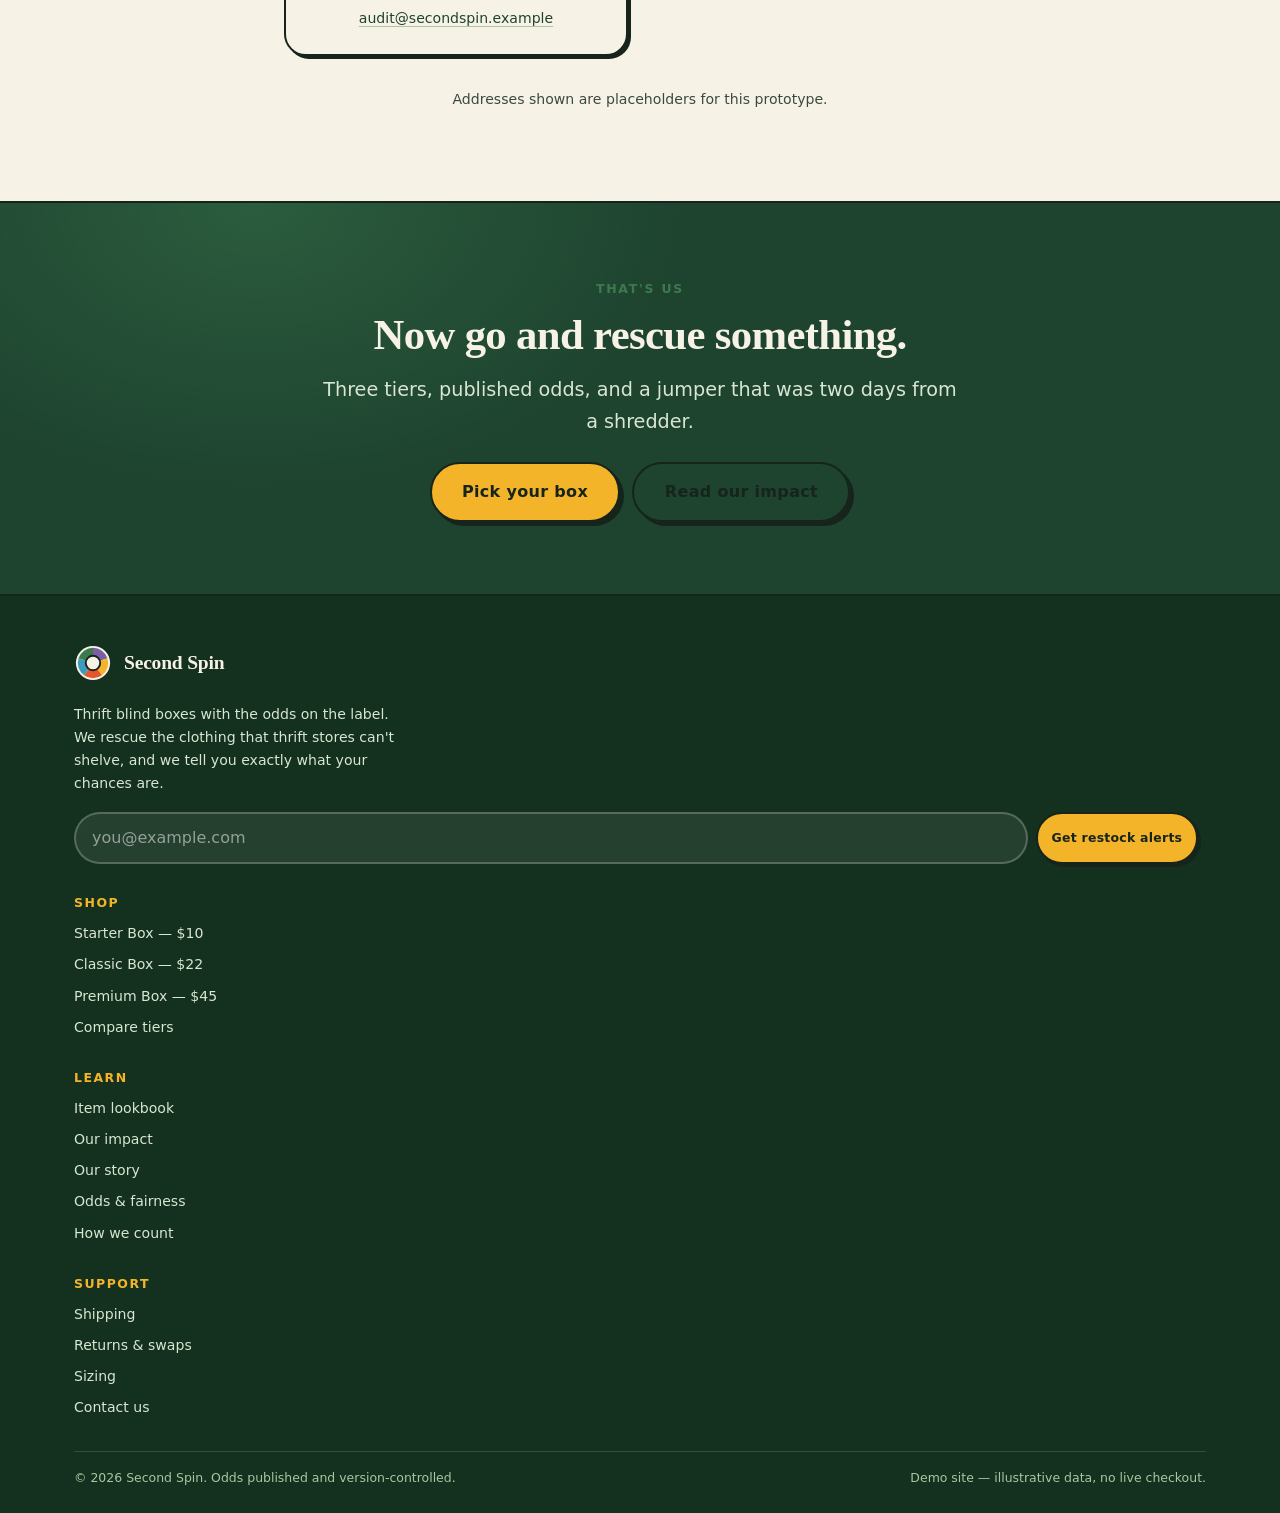
==== commit acd1caea: "refactor: drop the Card Vault line, make the reel the only reveal Two changes, as requested: the tra" ====
--- a/about.html
+++ b/about.html
@@ -34,7 +34,6 @@
     <nav class="nav" id="site-nav" data-nav aria-label="Main">
       <ul class="nav__list">
         <li><a class="nav__link" href="shop.html">Shop boxes</a></li>
-        <li><a class="nav__link" href="cards.html">Cards</a></li>
         <li><a class="nav__link" href="lookbook.html">Lookbook</a></li>
         <li><a class="nav__link" href="impact.html">Our impact</a></li>
         <li><a class="nav__link" href="about.html" aria-current="page">Our story</a></li>
@@ -109,7 +108,7 @@
           they've earned it: hidden odds, inflated "retail values", loot-box psychology aimed at
           people who can least afford it. We wanted the format without that. So we set a
           constraint at the start that we've never relaxed &mdash; <b>publish the odds, draw the
-          wheel to scale, and audit ourselves in public.</b>
+          reveal to scale, and audit ourselves in public.</b>
         </p>
         <p>
           It costs us conversions. A visitor who reads "55% chance of an everyday basic" sometimes
@@ -183,11 +182,11 @@
         </li>
         <li class="reveal">
           <time>June 2025</time>
-          <h3>The wheel, drawn to scale</h3>
-          <p>
-            Our first version inflated the rare slices for visual drama. We rebuilt it to generate
-            segments directly from the probability table, because the first version was, on
-            reflection, a lie with nice animation.
+          <h3>The reveal reel, built to scale</h3>
+          <p>
+            Our first version was a prize wheel that inflated the rare slices for visual drama. We
+            rebuilt the whole reveal as a strip generated directly from the probability table,
+            because the first version was, on reflection, a lie with nice animation.
           </p>
         </li>
         <li class="reveal">
@@ -362,7 +361,6 @@
       <div>
         <h4>Learn</h4>
         <ul class="footer-list">
-          <li><a href="cards.html">Card Vault</a></li>
           <li><a href="lookbook.html">Item lookbook</a></li>
           <li><a href="impact.html">Our impact</a></li>
           <li><a href="about.html">Our story</a></li>
@@ -411,6 +409,7 @@
 
 <script src="assets/js/site-data.js"></script>
 <script src="assets/js/app.js"></script>
-<script src="assets/js/wheel.js"></script>
+<script src="assets/js/reel.js"></script>
+<script src="assets/js/product.js"></script>
 </body>
 </html>
--- a/assets/css/styles.css
+++ b/assets/css/styles.css
@@ -297,7 +297,7 @@
 
 .dot { width: 0.7em; height: 0.7em; border-radius: 50%; background: currentColor; flex: none; }
 
-/* Rarity chips share colour with the wheel segments */
+/* Rarity chips share colour with the reel cells */
 .chip {
   display: inline-flex; align-items: center; gap: var(--sp-2);
   padding: 0.3em 0.8em;
@@ -461,68 +461,15 @@
 }
 
 /* --------------------------------------------------------------------------
-   10. The wheel
-   -------------------------------------------------------------------------- */
-.wheel-block {
-  display: grid; gap: var(--sp-6);
-  grid-template-columns: minmax(280px, 1fr) minmax(260px, 0.85fr);
-  align-items: center;
-}
-@media (max-width: 860px) { .wheel-block { grid-template-columns: 1fr; } }
-
-.wheel-stage {
-  position: relative;
-  width: 100%; max-width: 420px;
-  margin-inline: auto;
-  aspect-ratio: 1;
-  display: grid; place-items: center;
-}
-.wheel-stage__canvas { width: 100%; height: 100%; border-radius: 50%; }
-.wheel-stage__pointer {
-  position: absolute; top: -6px; left: 50%;
-  transform: translateX(-50%);
-  width: 34px; height: 44px;
-  z-index: 3;
-  filter: drop-shadow(0 3px 0 rgba(22,36,27,0.35));
-}
-.wheel-stage__hub {
-  position: absolute; z-index: 2;
-  width: 24%; aspect-ratio: 1;
-  border-radius: 50%;
-  background: var(--paper);
-  border: 3px solid var(--ink);
-  display: grid; place-items: center;
-  text-align: center;
-  box-shadow: var(--sh-md);
-}
-.wheel-stage__hub svg { width: 46%; }
-.wheel-stage.is-spinning .wheel-stage__hub { animation: hub-wobble 700ms var(--ease-in-out) infinite; }
-@keyframes hub-wobble { 0%,100% { transform: scale(1); } 50% { transform: scale(1.06); } }
-
-.wheel-controls { display: flex; flex-direction: column; gap: var(--sp-3); align-items: flex-start; }
-
-.wheel-result {
-  border: 2px dashed var(--paper-line);
-  border-radius: var(--r-lg);
-  padding: var(--sp-5);
-  background: var(--paper-2);
-  min-height: 170px;
-  display: flex; flex-direction: column; justify-content: center;
-}
-.wheel-result.is-hit {
-  border-style: solid;
-  border-color: var(--ink);
-  background: var(--paper);
-  box-shadow: var(--sticker-sm);
-  animation: pop var(--dur-slow) var(--ease-bounce);
-}
-@keyframes pop { 0% { transform: scale(0.94); } 60% { transform: scale(1.02); } 100% { transform: scale(1); } }
-.wheel-result__rarity {
+   10. Reveal result panel + confetti
+   Shared by the reel's result area.
+   -------------------------------------------------------------------------- */
+.reveal-result__rarity {
   font-family: var(--font-display);
   font-size: var(--t-lg); font-weight: 700;
   margin: var(--sp-2) 0;
 }
-.wheel-result__example { font-size: var(--t-sm); color: var(--ink-soft); }
+.reveal-result__example { font-size: var(--t-sm); color: var(--ink-soft); }
 
 .sim-note {
   display: flex; gap: var(--sp-3); align-items: flex-start;
@@ -536,7 +483,7 @@
 .sim-note svg { width: 18px; height: 18px; flex: none; margin-top: 2px; }
 
 /* Confetti burst on a rare hit */
-.confetti { position: absolute; inset: 0; overflow: visible; pointer-events: none; z-index: 4; }
+.confetti { position: absolute; inset: 0; overflow: visible; pointer-events: none; z-index: 5; }
 .confetti span {
   position: absolute; top: 50%; left: 50%;
   width: 9px; height: 14px; border-radius: 2px;
@@ -547,6 +494,8 @@
   0%   { opacity: 1; transform: translate(-50%, -50%) rotate(0deg) scale(0.6); }
   100% { opacity: 0; transform: translate(calc(-50% + var(--dx)), calc(-50% + var(--dy))) rotate(var(--rot)) scale(1); }
 }
+
+@keyframes pop { 0% { transform: scale(0.94); } 60% { transform: scale(1.02); } 100% { transform: scale(1); } }
 
 /* --------------------------------------------------------------------------
    11. Odds table (transparency UI)
--- a/assets/css/pages.css
+++ b/assets/css/pages.css
@@ -267,9 +267,11 @@
   align-items: start;
   padding-block: var(--sp-6) var(--sp-8);
 }
+.product > * { min-width: 0; }
 @media (max-width: 960px) { .product { grid-template-columns: 1fr; gap: var(--sp-6); } }
 
 .product__stage {
+  min-width: 0;                 /* see the .reel note — prevents grid blowout */
   position: sticky; top: 92px;
   background:
     radial-gradient(520px 380px at 50% 30%, color-mix(in srgb, var(--sage) 40%, transparent), transparent 72%),
@@ -652,7 +654,7 @@
 }
 .breadth-note svg { width: 22px; height: 22px; flex: none; margin-top: 2px; }
 
-/* Sample-item thumbnail shown in the wheel result panel */
+/* Sample-item thumbnail shown in the reveal result panel */
 .item-thumb {
   display: flex; gap: var(--sp-3); align-items: center;
   margin-top: var(--sp-3);
@@ -675,6 +677,12 @@
 /* --------------------------------------------------------------------------
    Reveal reel — horizontal case-opening animation
    -------------------------------------------------------------------------- */
+/* min-width:0 is load-bearing. .reel__track is width:max-content (64 cells),
+   and a grid/flex item's automatic minimum size is min-content — so without
+   this the column expands to fit the whole strip instead of clipping it, and
+   blows the page layout out sideways. */
+.reel, .reel__viewport { min-width: 0; max-width: 100%; }
+
 .reel {
   background: var(--paper-2);
   border: 2px solid var(--ink);
@@ -787,26 +795,3 @@
   .reel__img, .reel__blank { width: 48px; height: 48px; }
 }
 
-/* Reveal-mode toggle (wheel vs reel) */
-.reveal-toggle {
-  display: inline-flex; gap: 4px;
-  padding: 4px;
-  background: var(--paper-2);
-  border: 2px solid var(--ink);
-  border-radius: var(--r-pill);
-}
-.reveal-toggle button {
-  display: inline-flex; align-items: center; gap: var(--sp-2);
-  padding: 0.45em 1em;
-  font-size: var(--t-xs); font-weight: 800;
-  background: transparent; color: var(--ink);
-  border: 0; border-radius: var(--r-pill);
-  cursor: pointer;
-}
-.reveal-toggle button svg { width: 15px; height: 15px; }
-.reveal-toggle button[aria-pressed="true"] { background: var(--forest); color: var(--paper); }
-
-/* Card tier cards reuse .tier but need their own header tints */
-.tier__top--bulk      { background: color-mix(in srgb, var(--sage) 30%, var(--paper)); }
-.tier__top--collector { background: color-mix(in srgb, var(--grape) 18%, var(--paper)); }
-.tier__top--vault     { background: color-mix(in srgb, var(--sun) 26%, var(--paper)); }
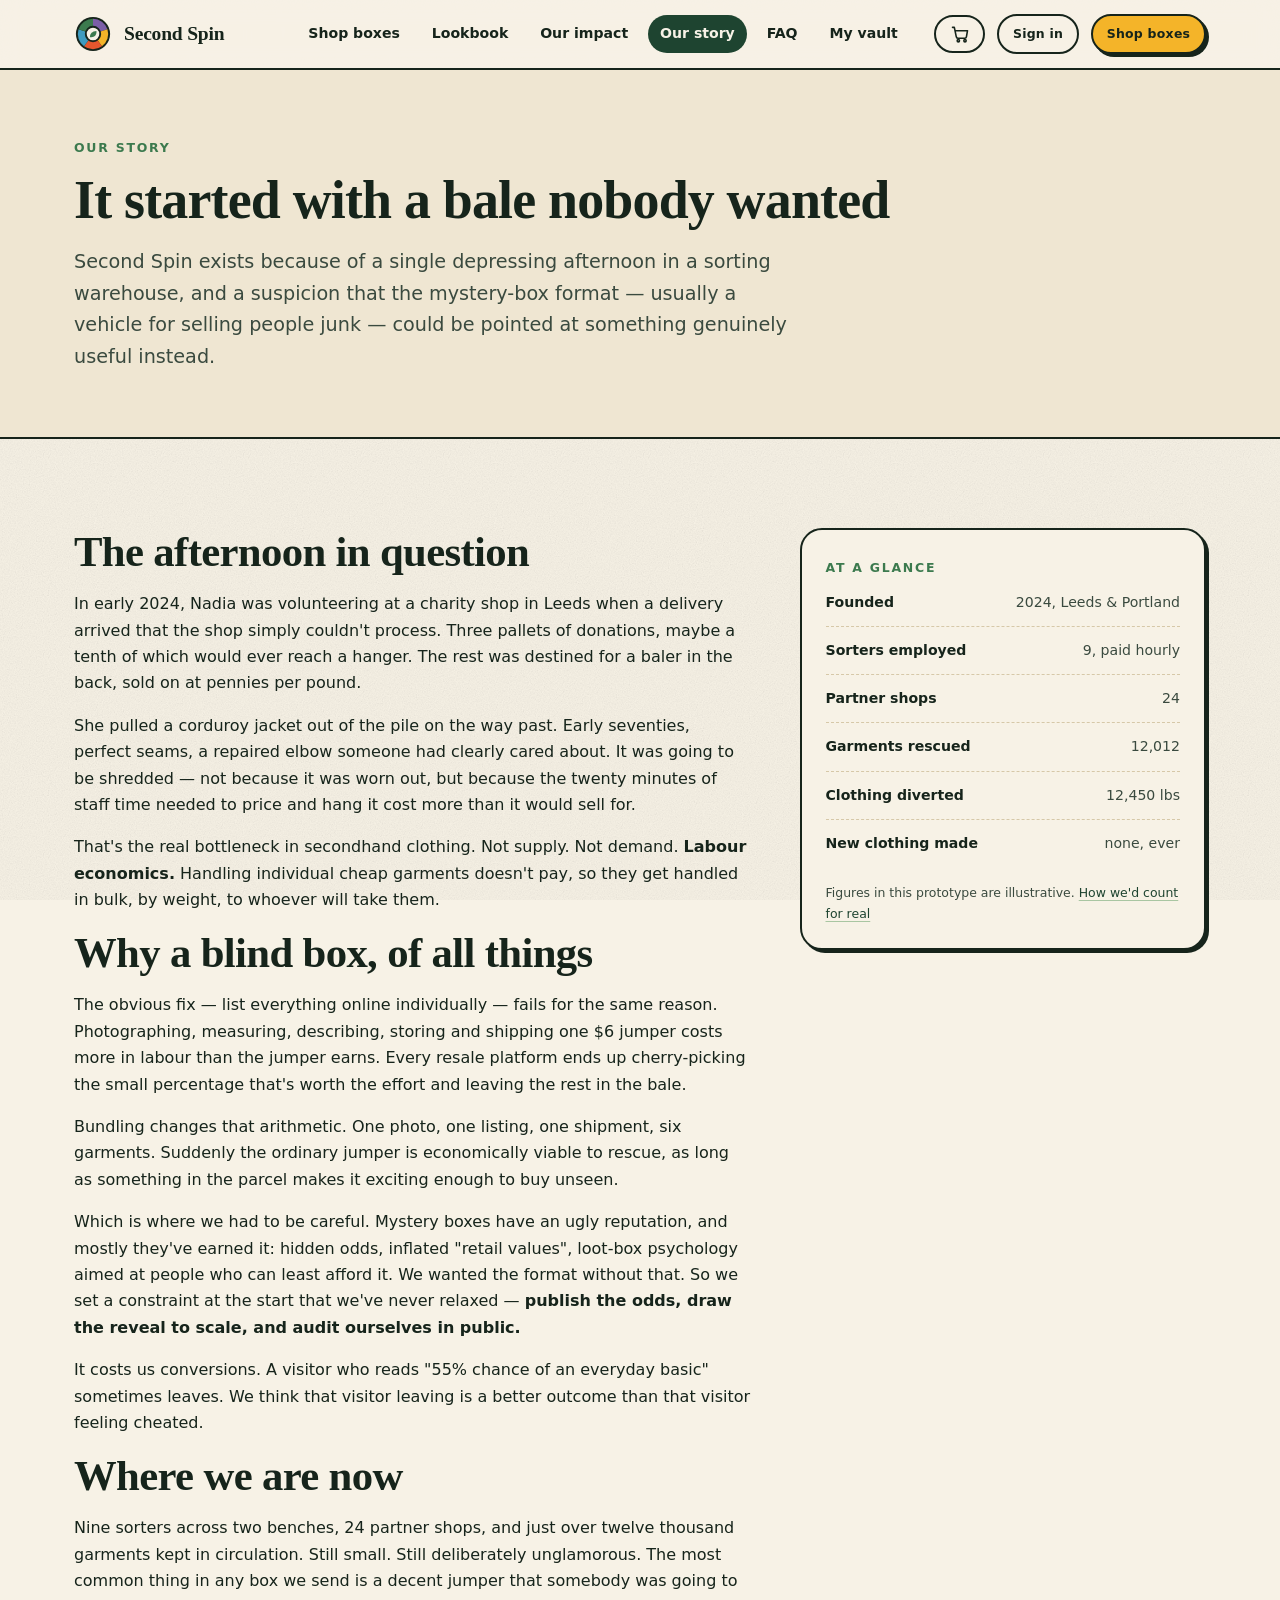
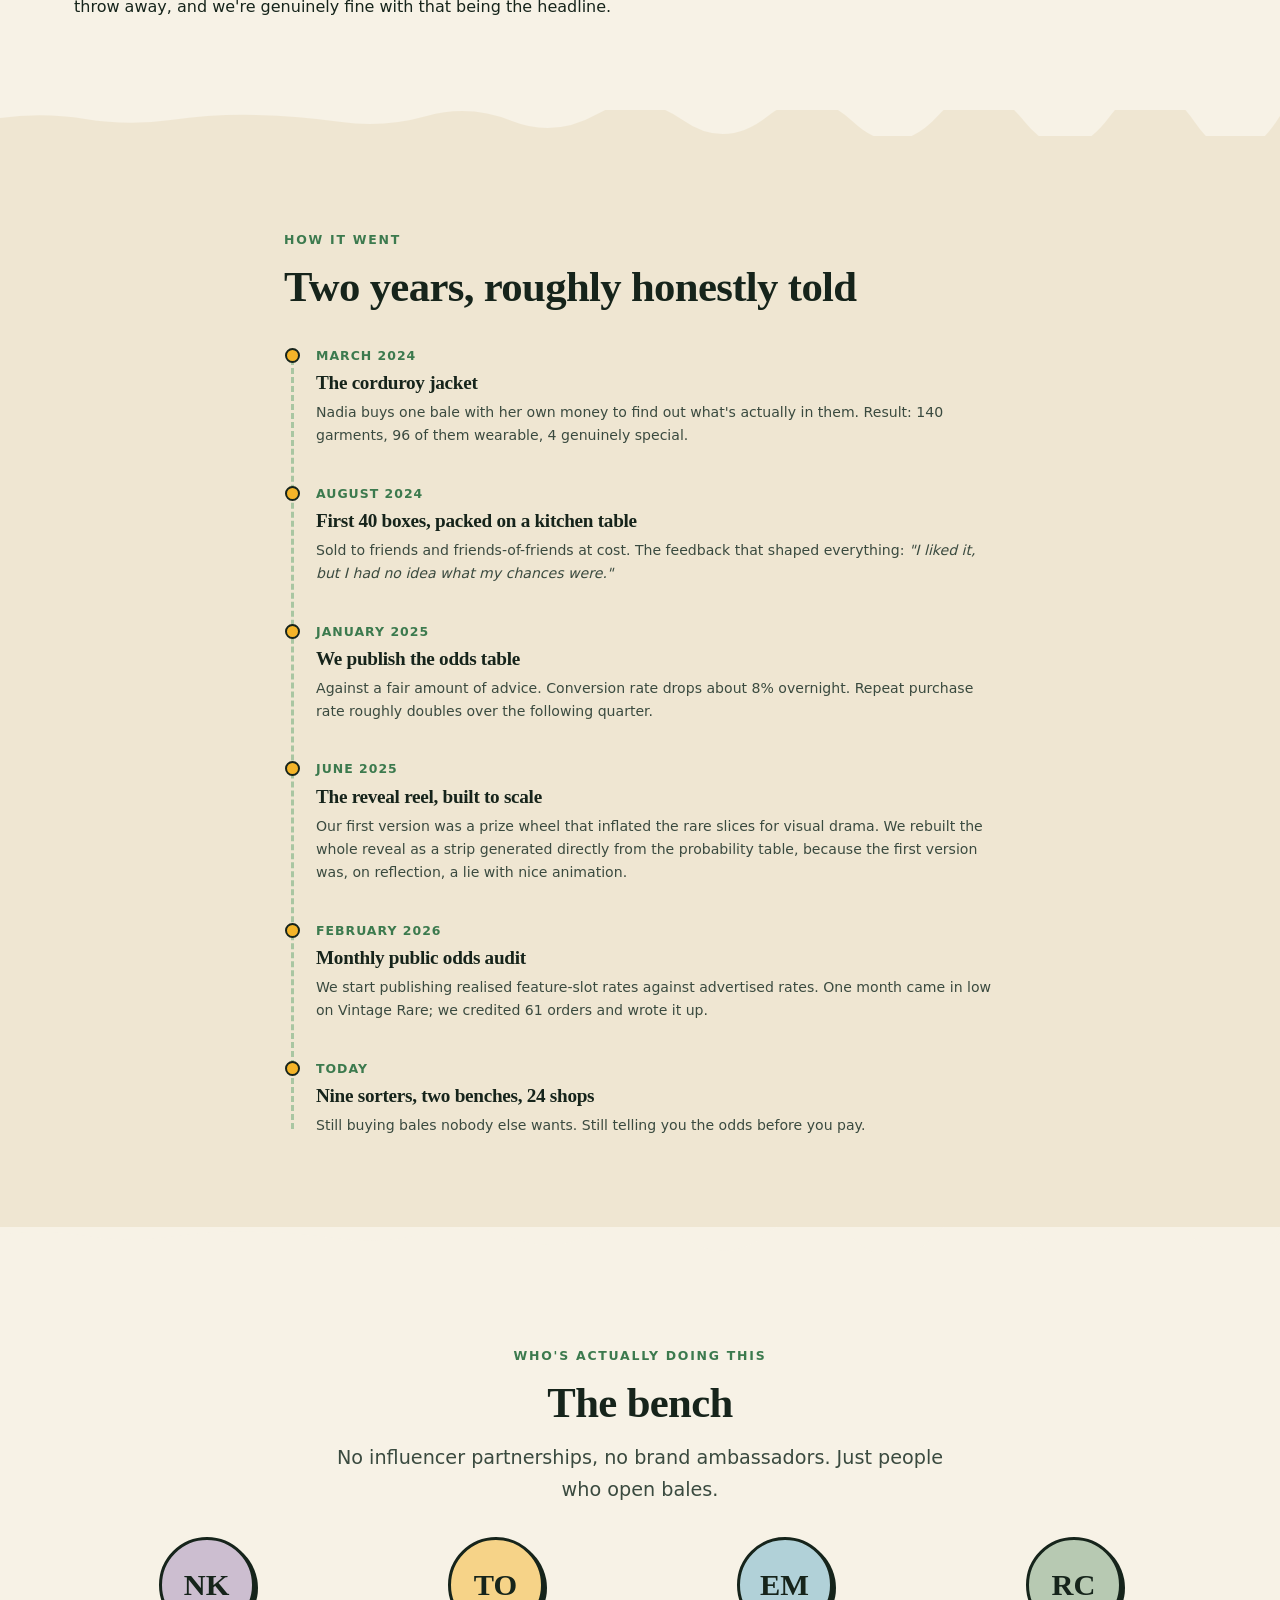
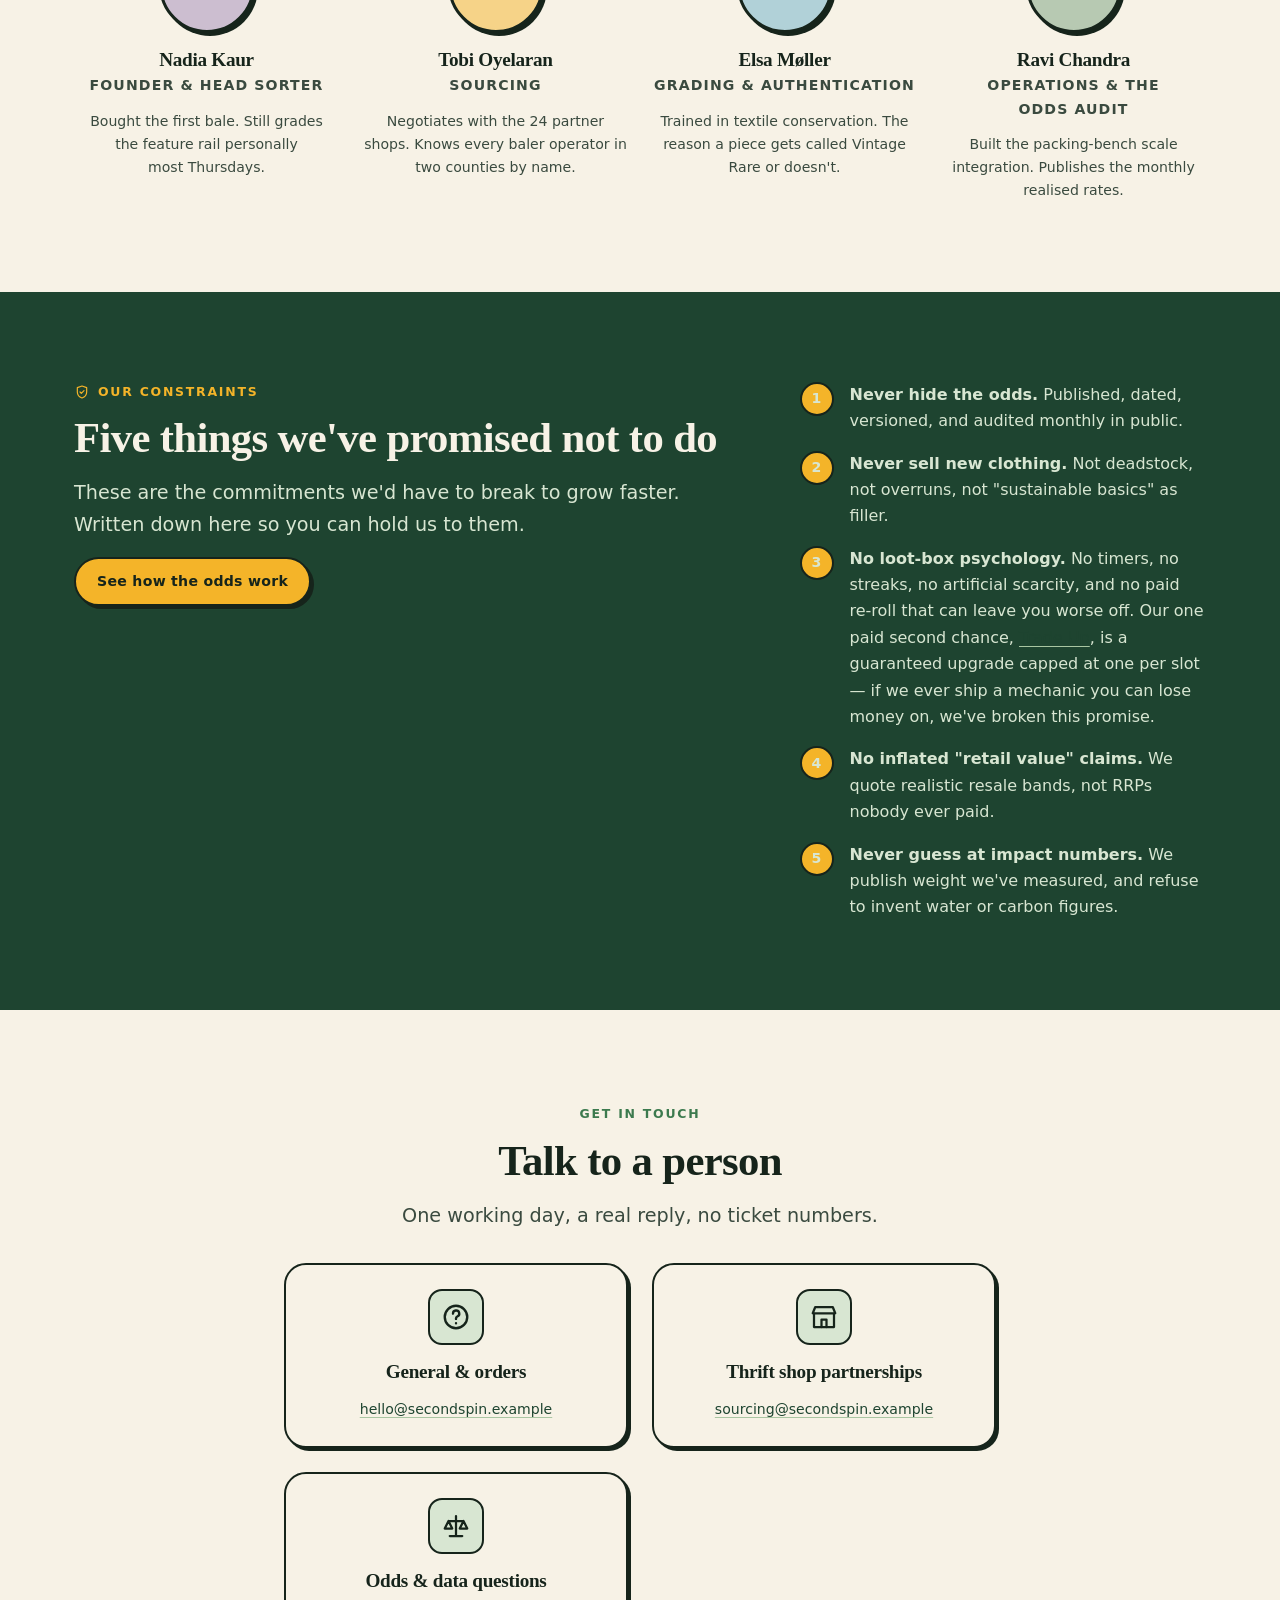
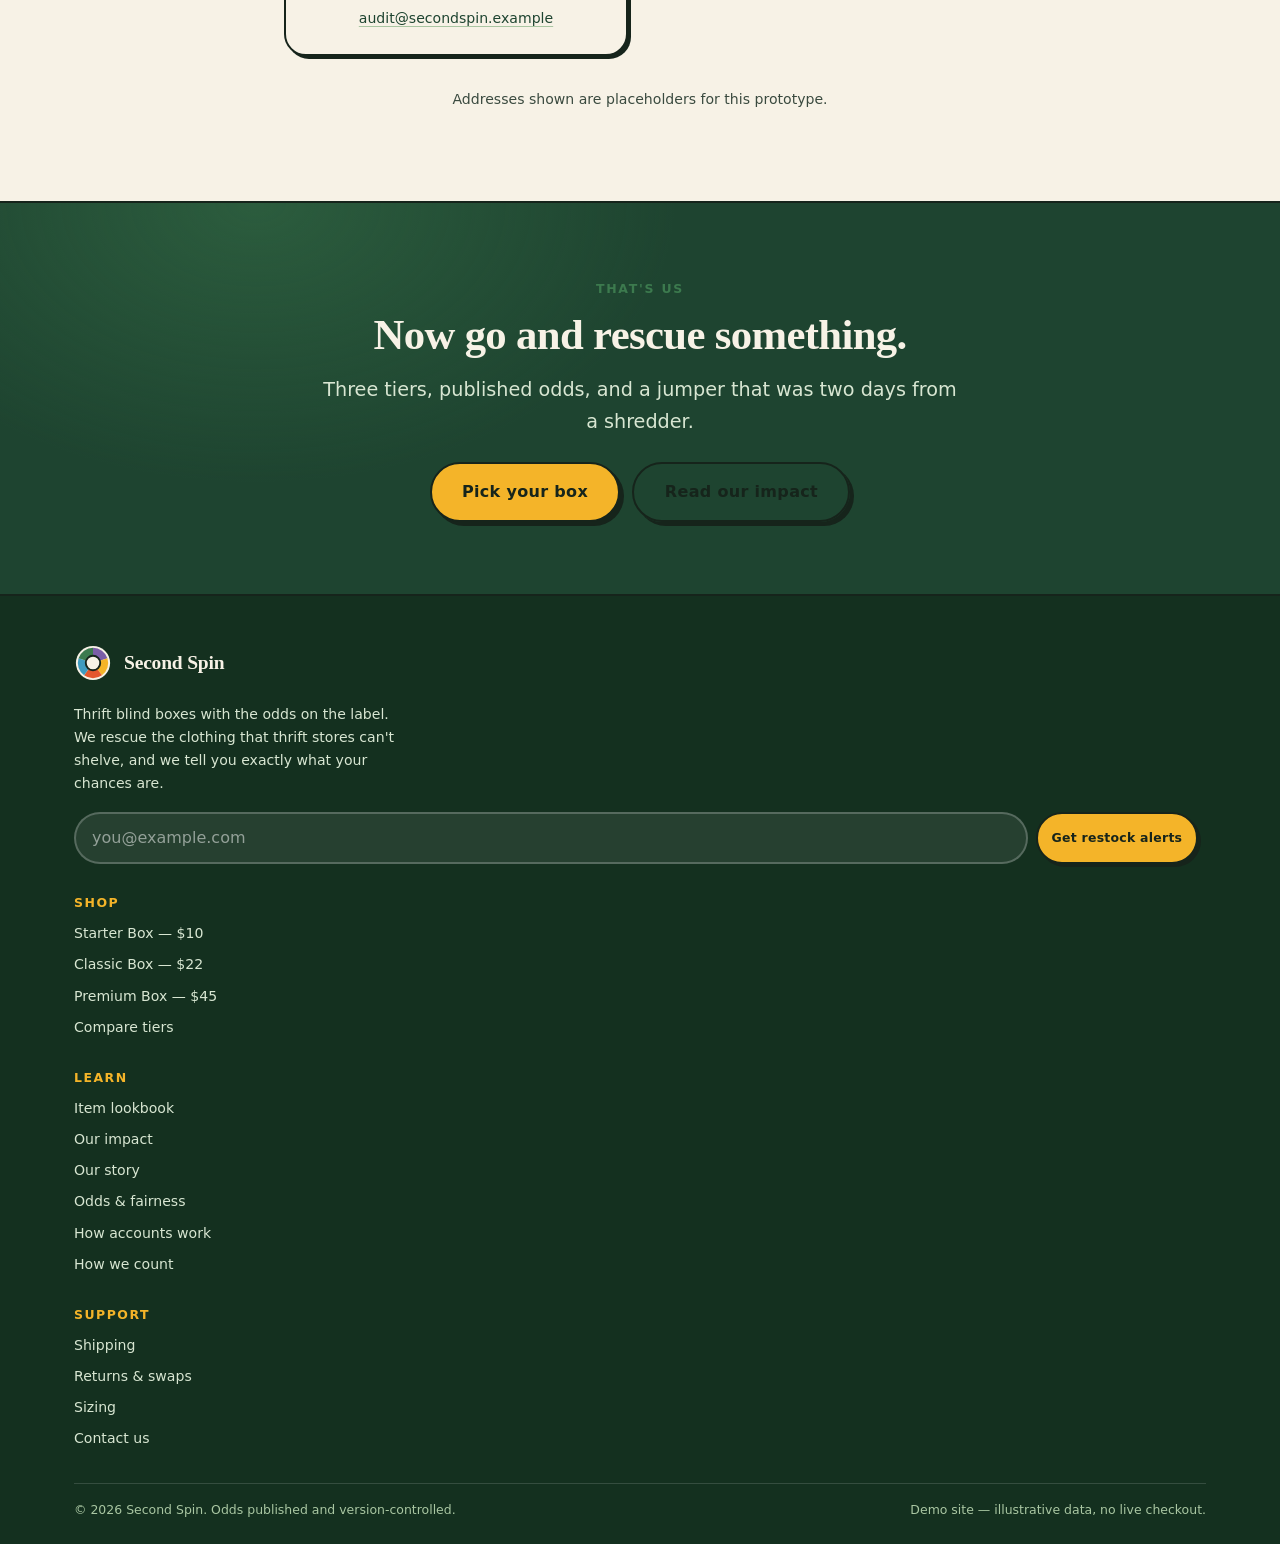
==== commit 0fe4bd65: "feat: accounts, real box opening, vault, delivery and sell-back for credit Turns the storefront into" ====
--- a/about.html
+++ b/about.html
@@ -38,6 +38,7 @@
         <li><a class="nav__link" href="impact.html">Our impact</a></li>
         <li><a class="nav__link" href="about.html" aria-current="page">Our story</a></li>
         <li><a class="nav__link" href="faq.html">FAQ</a></li>
+        <li><a class="nav__link" href="account.html">My vault</a></li>
       </ul>
     </nav>
 
@@ -46,6 +47,7 @@
         <span data-icon="cart" style="width:20px;display:block"></span>
         <span class="cart-btn__count" data-cart-count>0</span>
       </button>
+      <span data-account-chip></span>
       <a class="btn btn--sun btn--sm header-cta" href="shop.html">Shop boxes</a>
       <button class="btn btn--ghost btn--sm nav-toggle" type="button" data-nav-toggle
               aria-expanded="false" aria-controls="site-nav" aria-label="Toggle menu"></button>
@@ -365,6 +367,7 @@
           <li><a href="impact.html">Our impact</a></li>
           <li><a href="about.html">Our story</a></li>
           <li><a href="faq.html#odds">Odds &amp; fairness</a></li>
+          <li><a href="faq.html#accounts">How accounts work</a></li>
           <li><a href="impact.html#receipts">How we count</a></li>
         </ul>
       </div>
@@ -397,6 +400,7 @@
     </div>
     <div class="drawer__body" data-cart-body></div>
     <div class="drawer__foot" data-cart-foot hidden>
+      <div class="cart-credit" data-cart-credit hidden></div>
       <div class="cart-total">
         <span>Clothing rescued <b data-cart-lbs>0 lbs</b></span>
         <strong data-cart-total>$0</strong>
@@ -408,8 +412,10 @@
 </div>
 
 <script src="assets/js/site-data.js"></script>
+<script src="assets/js/account.js"></script>
 <script src="assets/js/app.js"></script>
 <script src="assets/js/reel.js"></script>
 <script src="assets/js/product.js"></script>
+<script src="assets/js/account-ui.js"></script>
 </body>
 </html>
--- a/assets/css/pages.css
+++ b/assets/css/pages.css
@@ -795,3 +795,47 @@
   .reel__img, .reel__blank { width: 48px; height: 48px; }
 }
 
+
+
+/* --------------------------------------------------------------------------
+   Account / My Vault
+   -------------------------------------------------------------------------- */
+.vault-summary {
+  display: grid; gap: var(--sp-4);
+  grid-template-columns: repeat(auto-fit, minmax(150px, 1fr));
+  padding: var(--sp-5);
+  background: var(--forest);
+  border: 2px solid var(--ink);
+  border-radius: var(--r-lg);
+  text-align: center;
+}
+.vault-summary .stat__value { color: var(--sun); font-size: clamp(1.6rem, 2.6vw, 2.2rem); }
+.vault-summary .stat__label { color: var(--sage); }
+
+.vault-actions {
+  display: flex; flex-wrap: wrap; gap: var(--sp-3);
+  align-items: center;
+  margin-top: var(--sp-4);
+  padding: var(--sp-4);
+  background: var(--paper-2);
+  border: 2px solid var(--ink);
+  border-radius: var(--r-md);
+}
+.vault-actions .muted { margin-left: auto; }
+
+.vault-pick {
+  display: flex; align-items: center; gap: var(--sp-2);
+  font-size: var(--t-xs); font-weight: 800;
+  cursor: pointer;
+}
+.vault-pick input { width: 16px; height: 16px; accent-color: var(--berry); }
+
+/* Credit line in the cart drawer */
+.cart-credit {
+  display: flex; justify-content: space-between; align-items: baseline;
+  font-size: var(--t-sm);
+  padding-bottom: var(--sp-2);
+  margin-bottom: var(--sp-2);
+  border-bottom: 1px dashed var(--paper-line);
+}
+.cart-credit b { color: var(--moss); }
